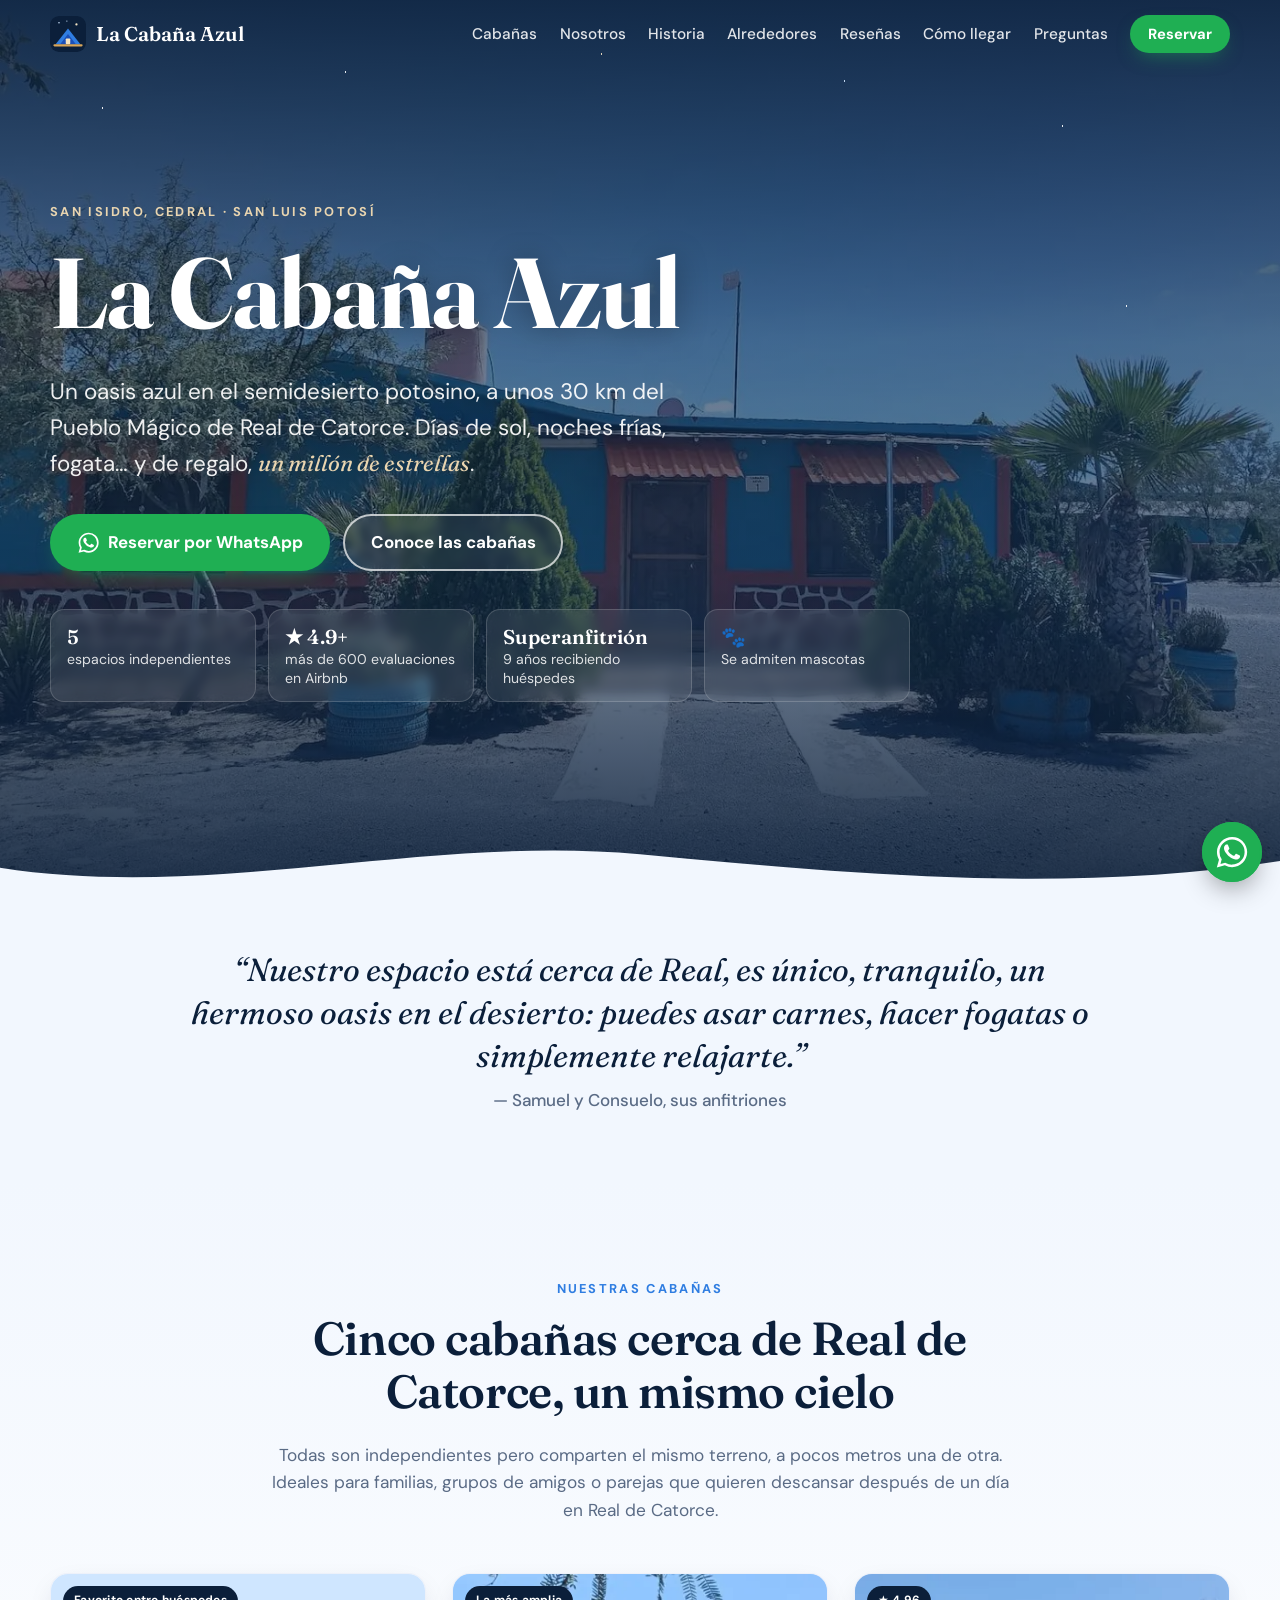
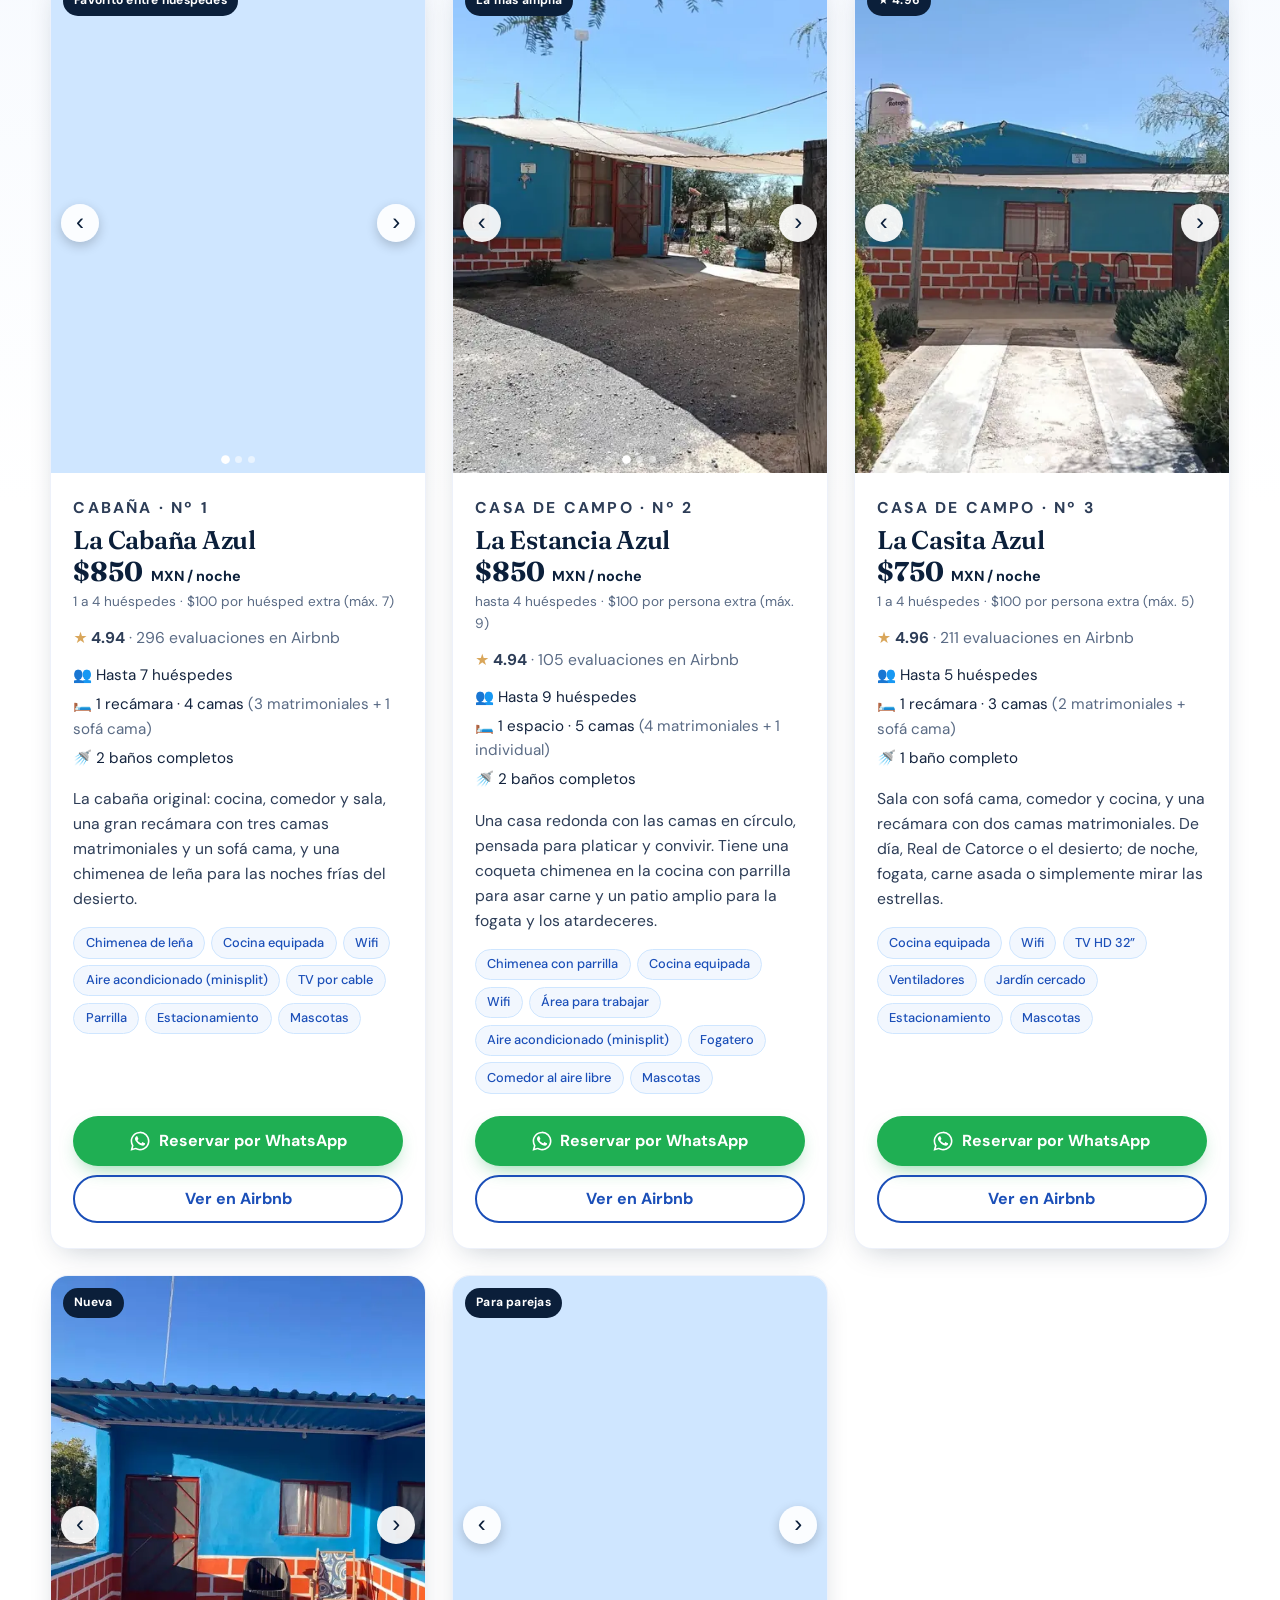
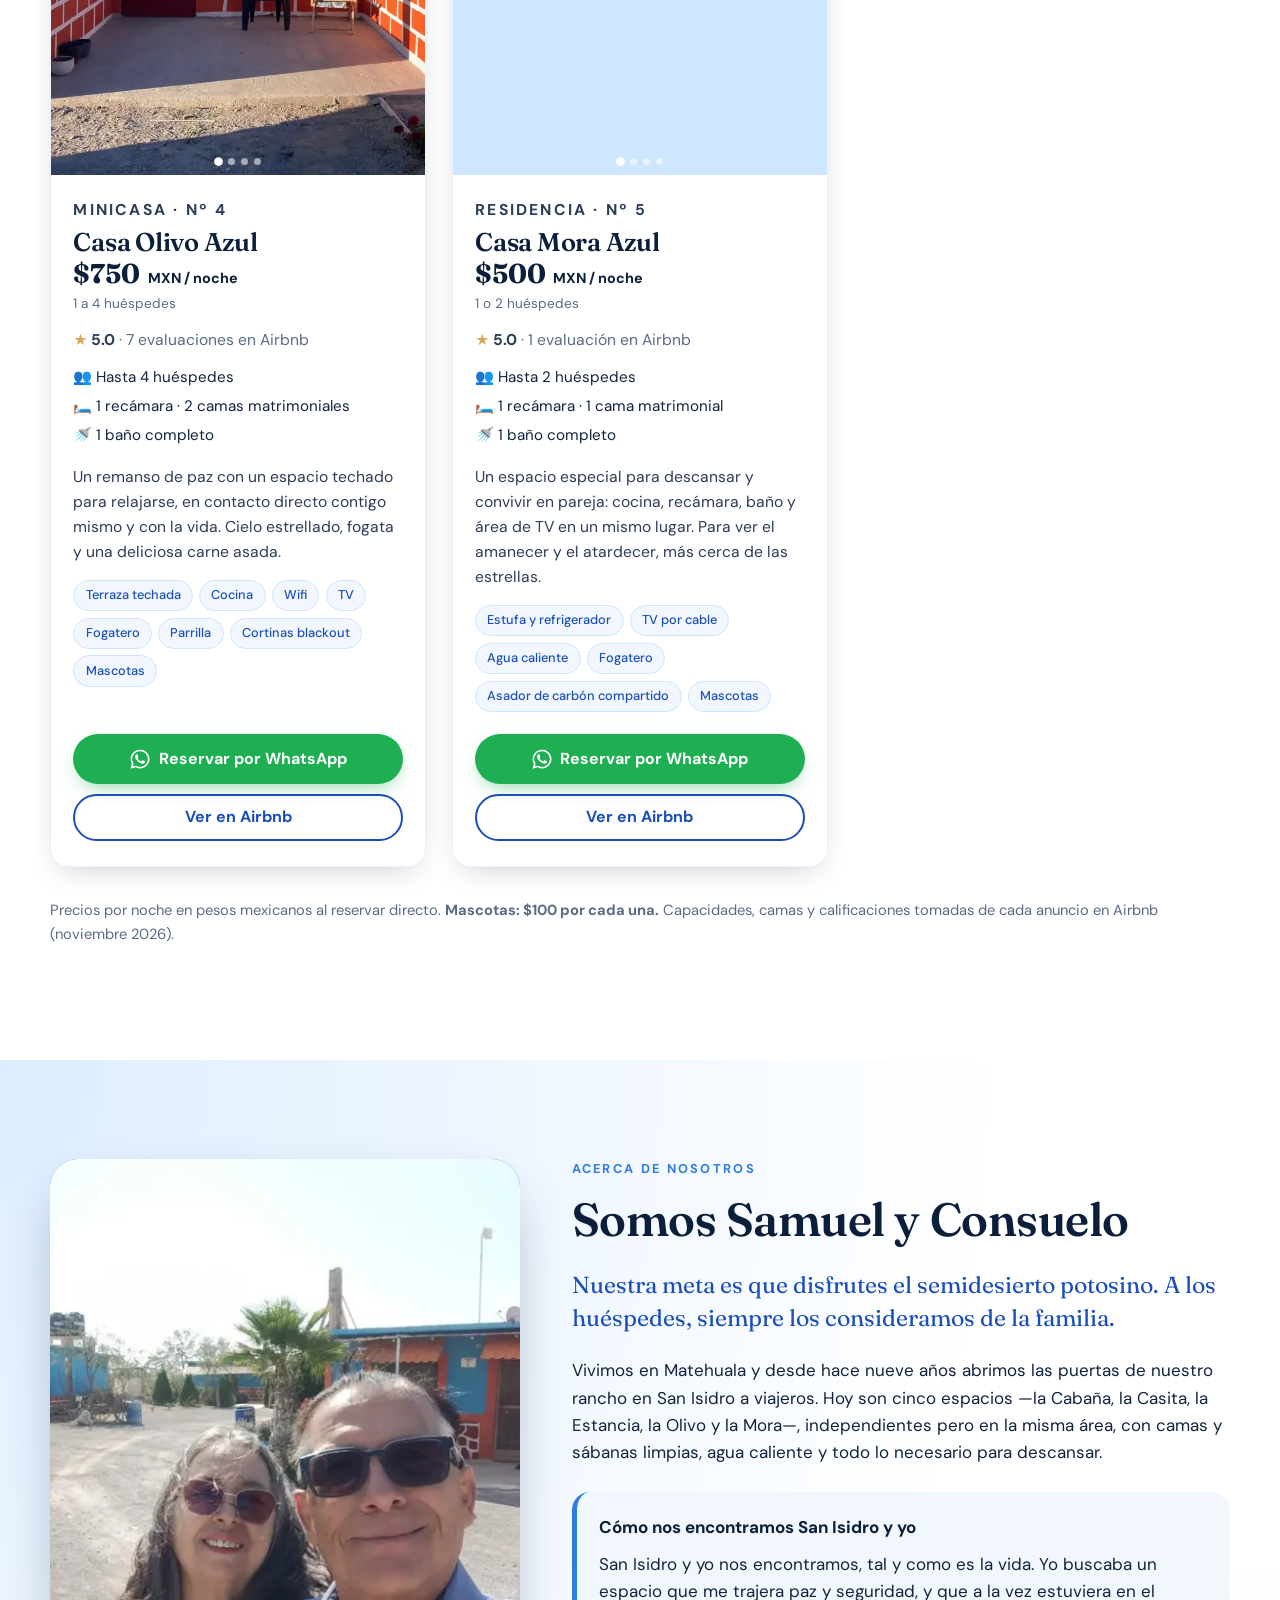
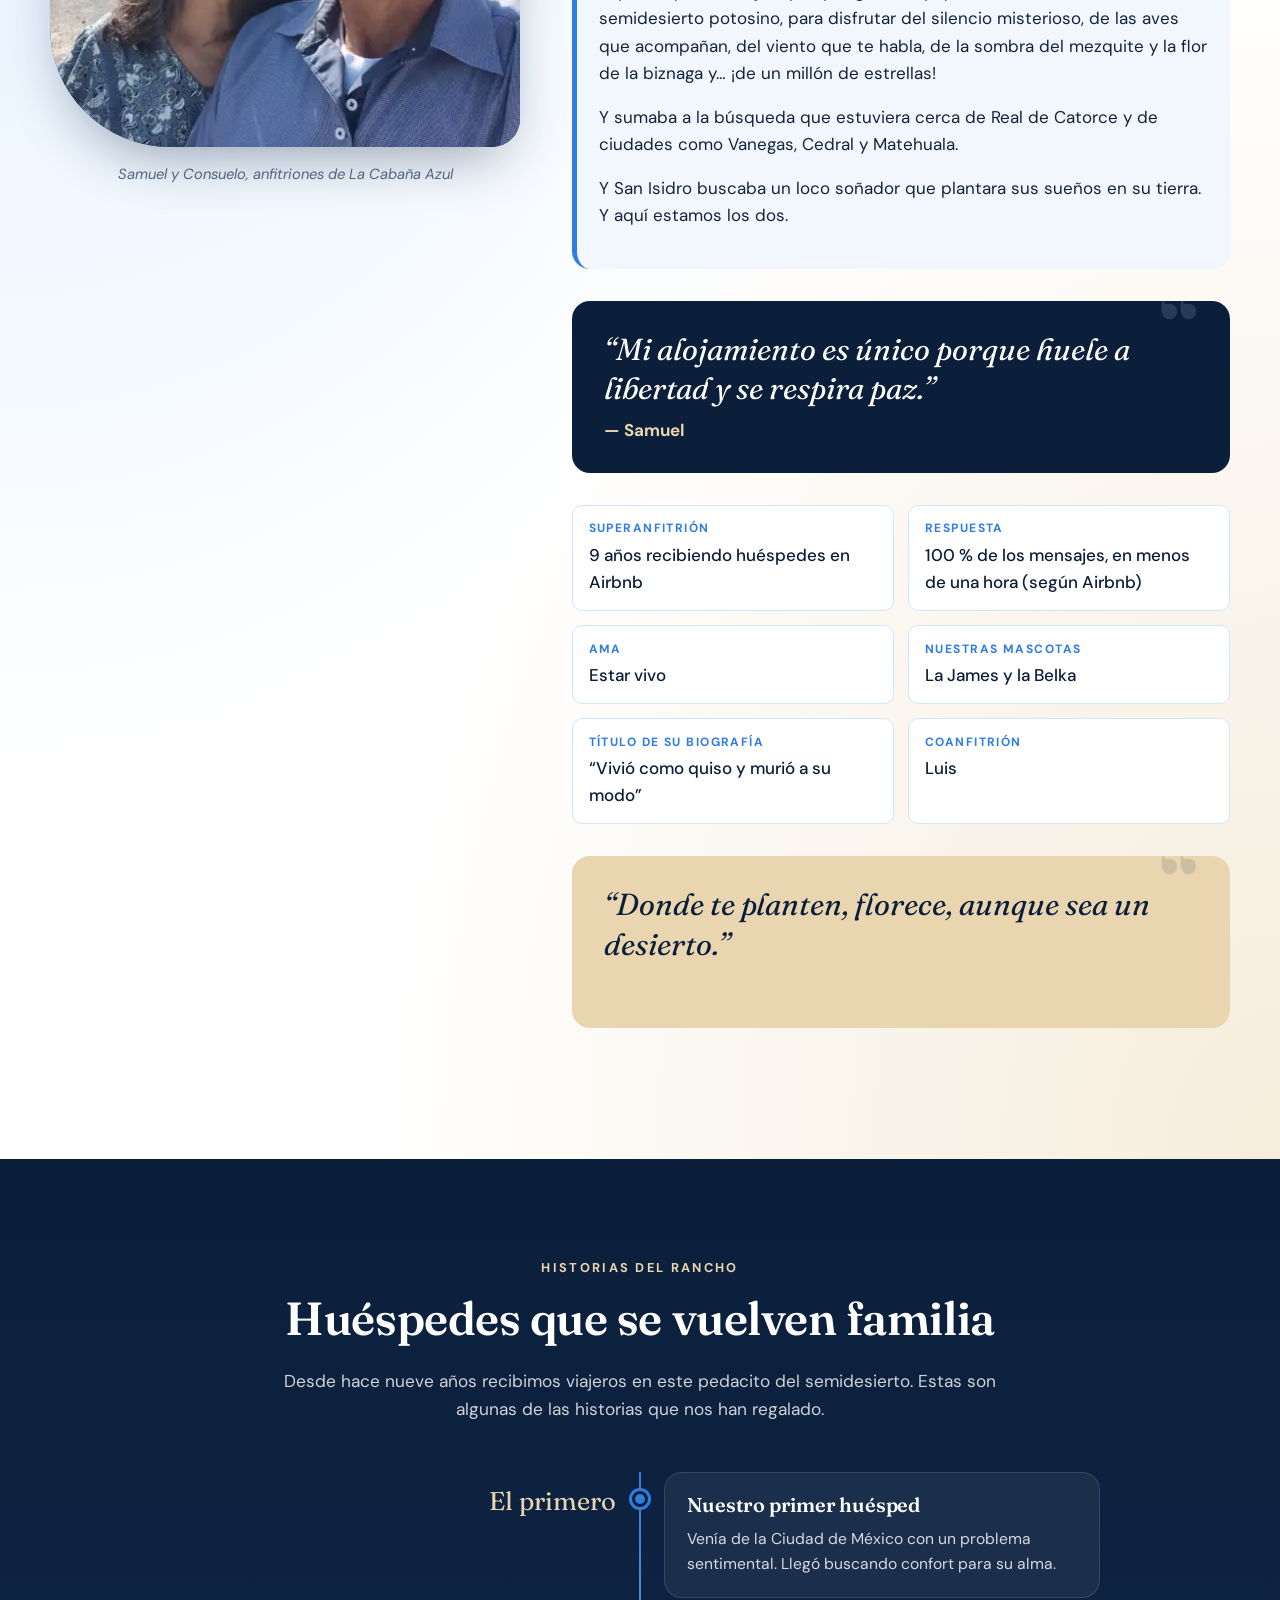
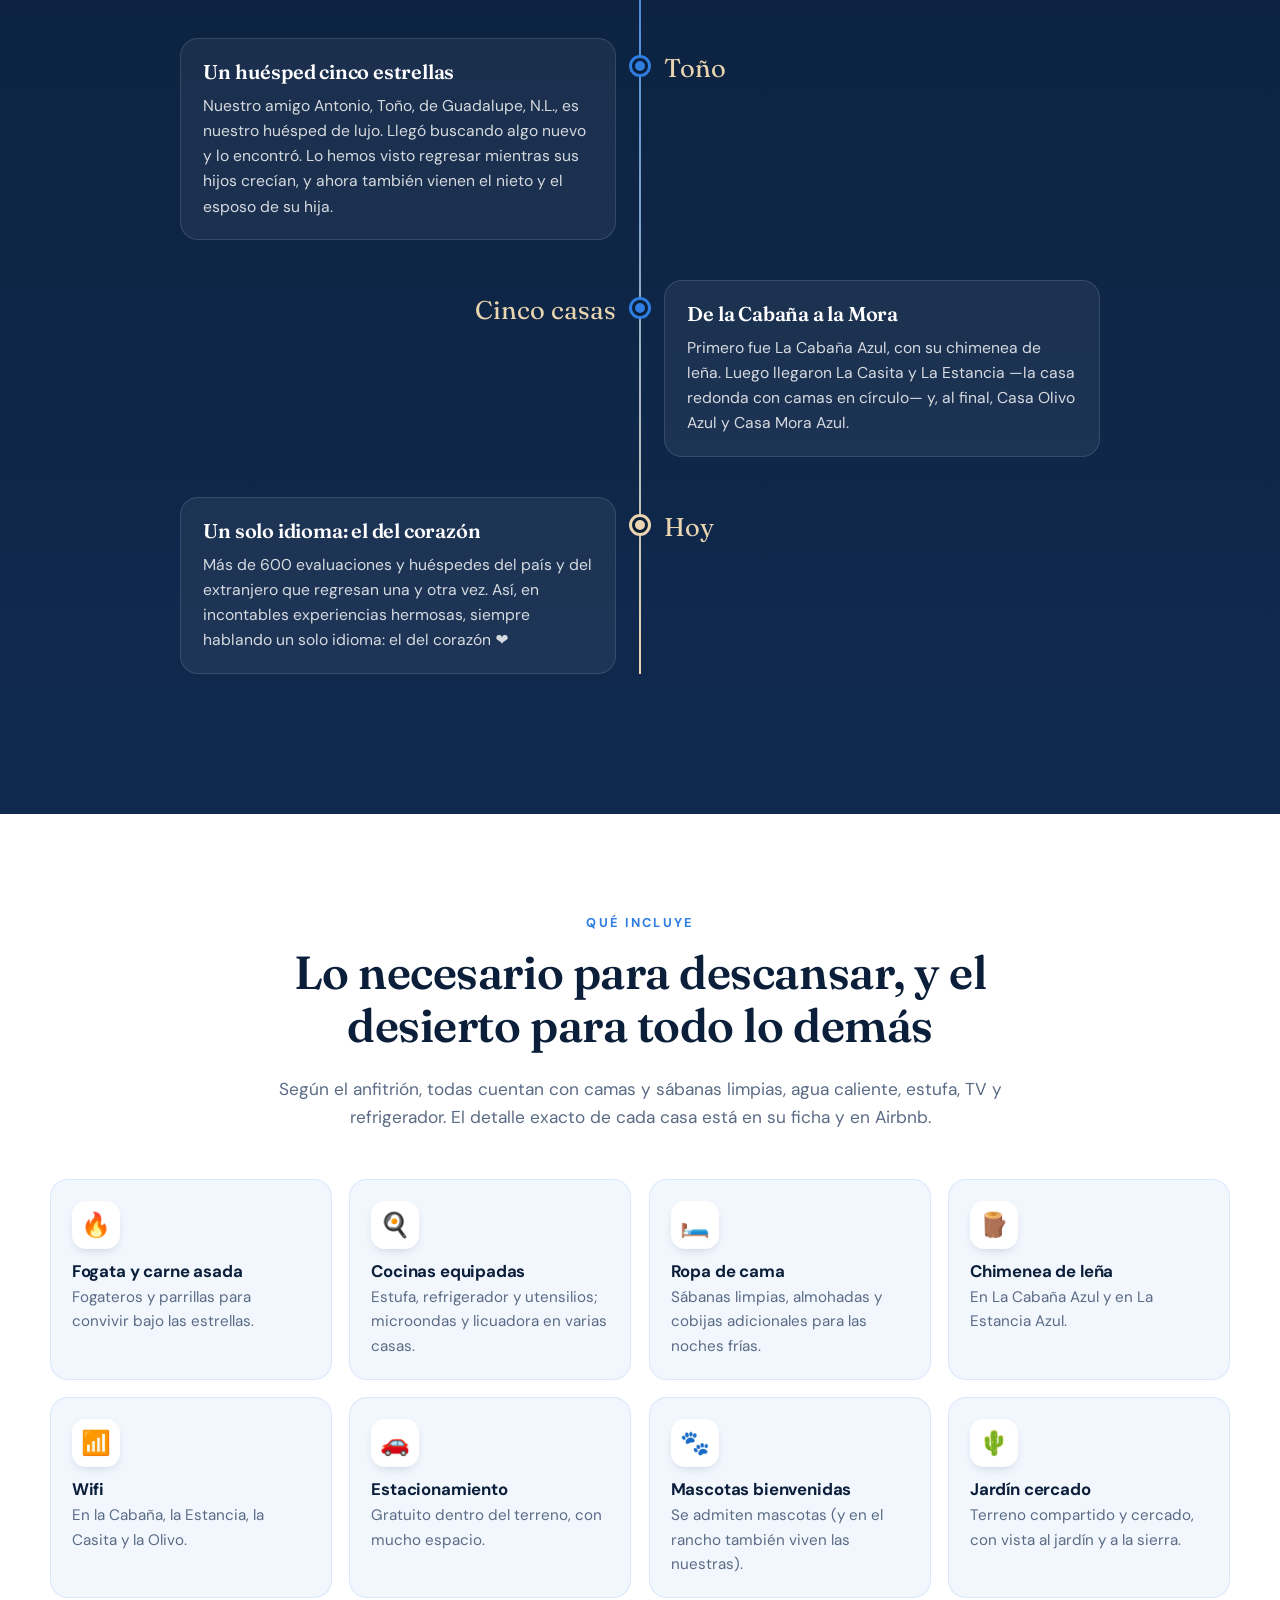
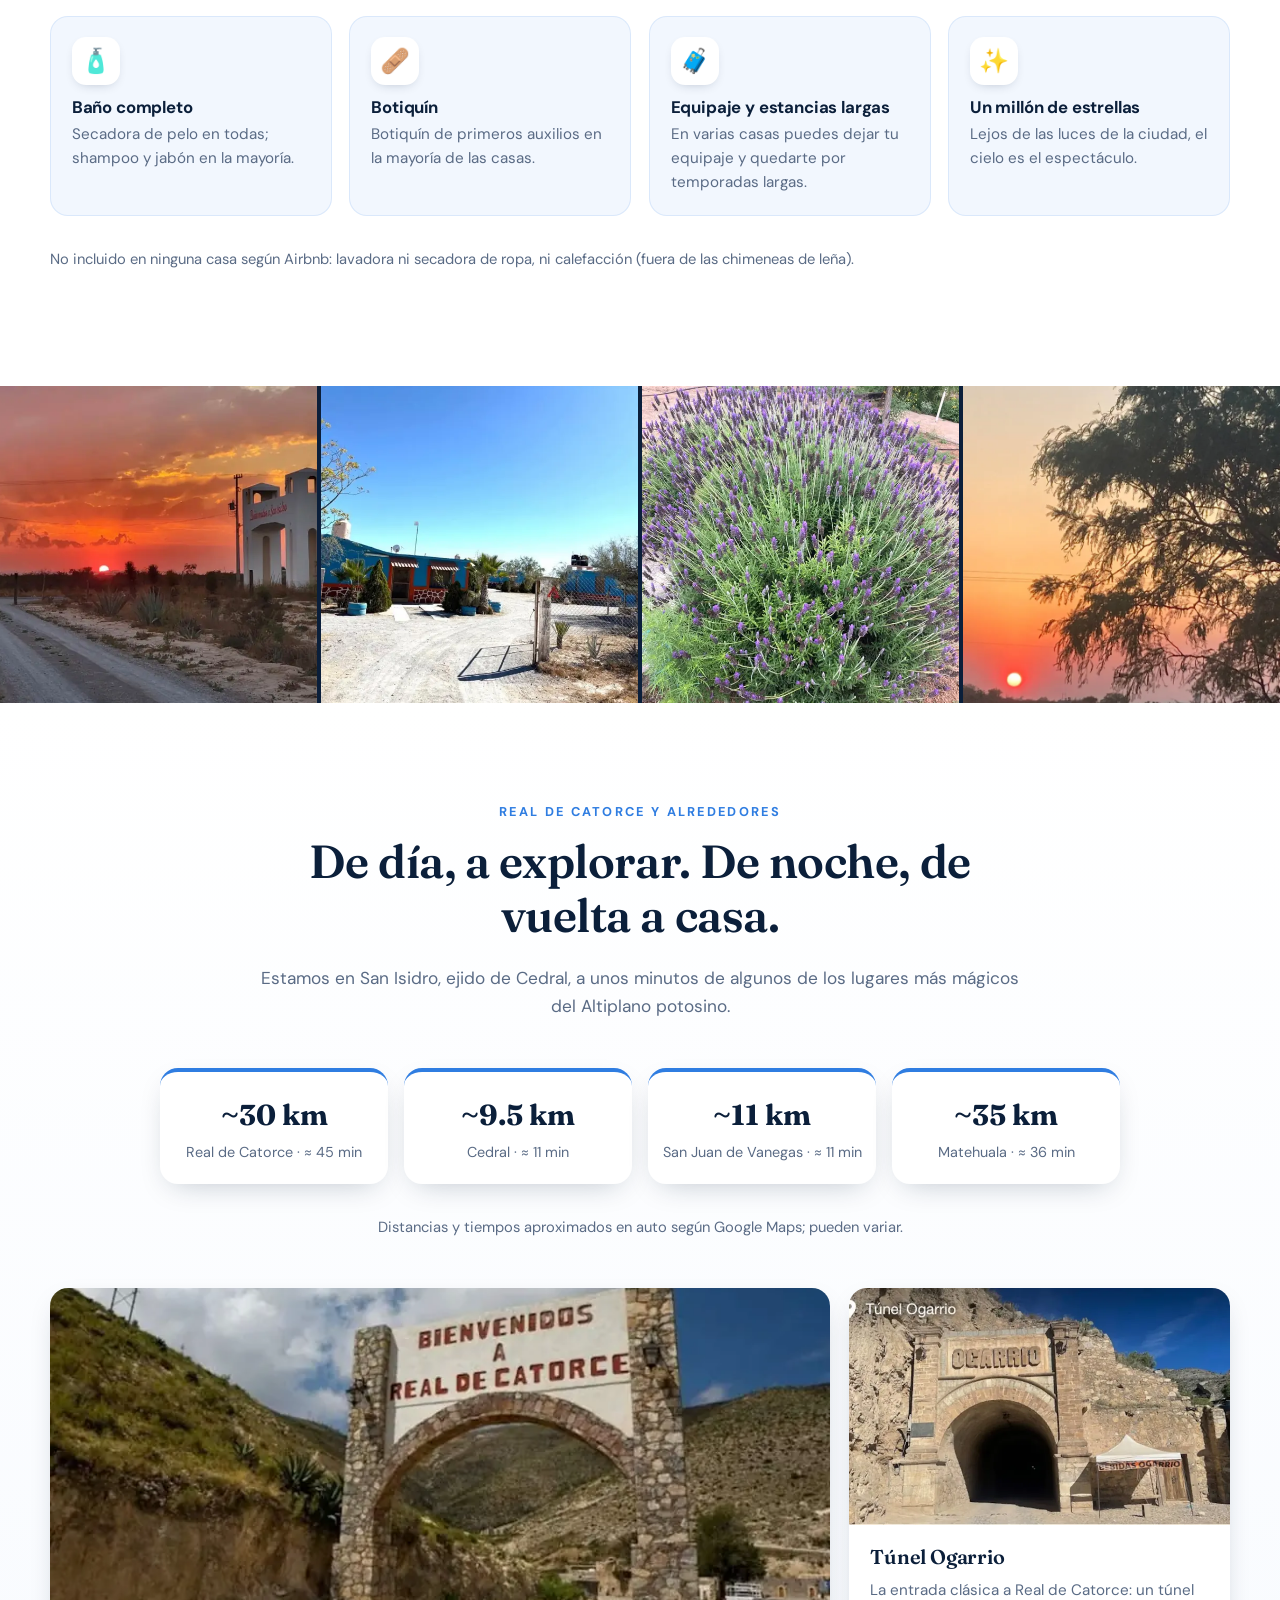
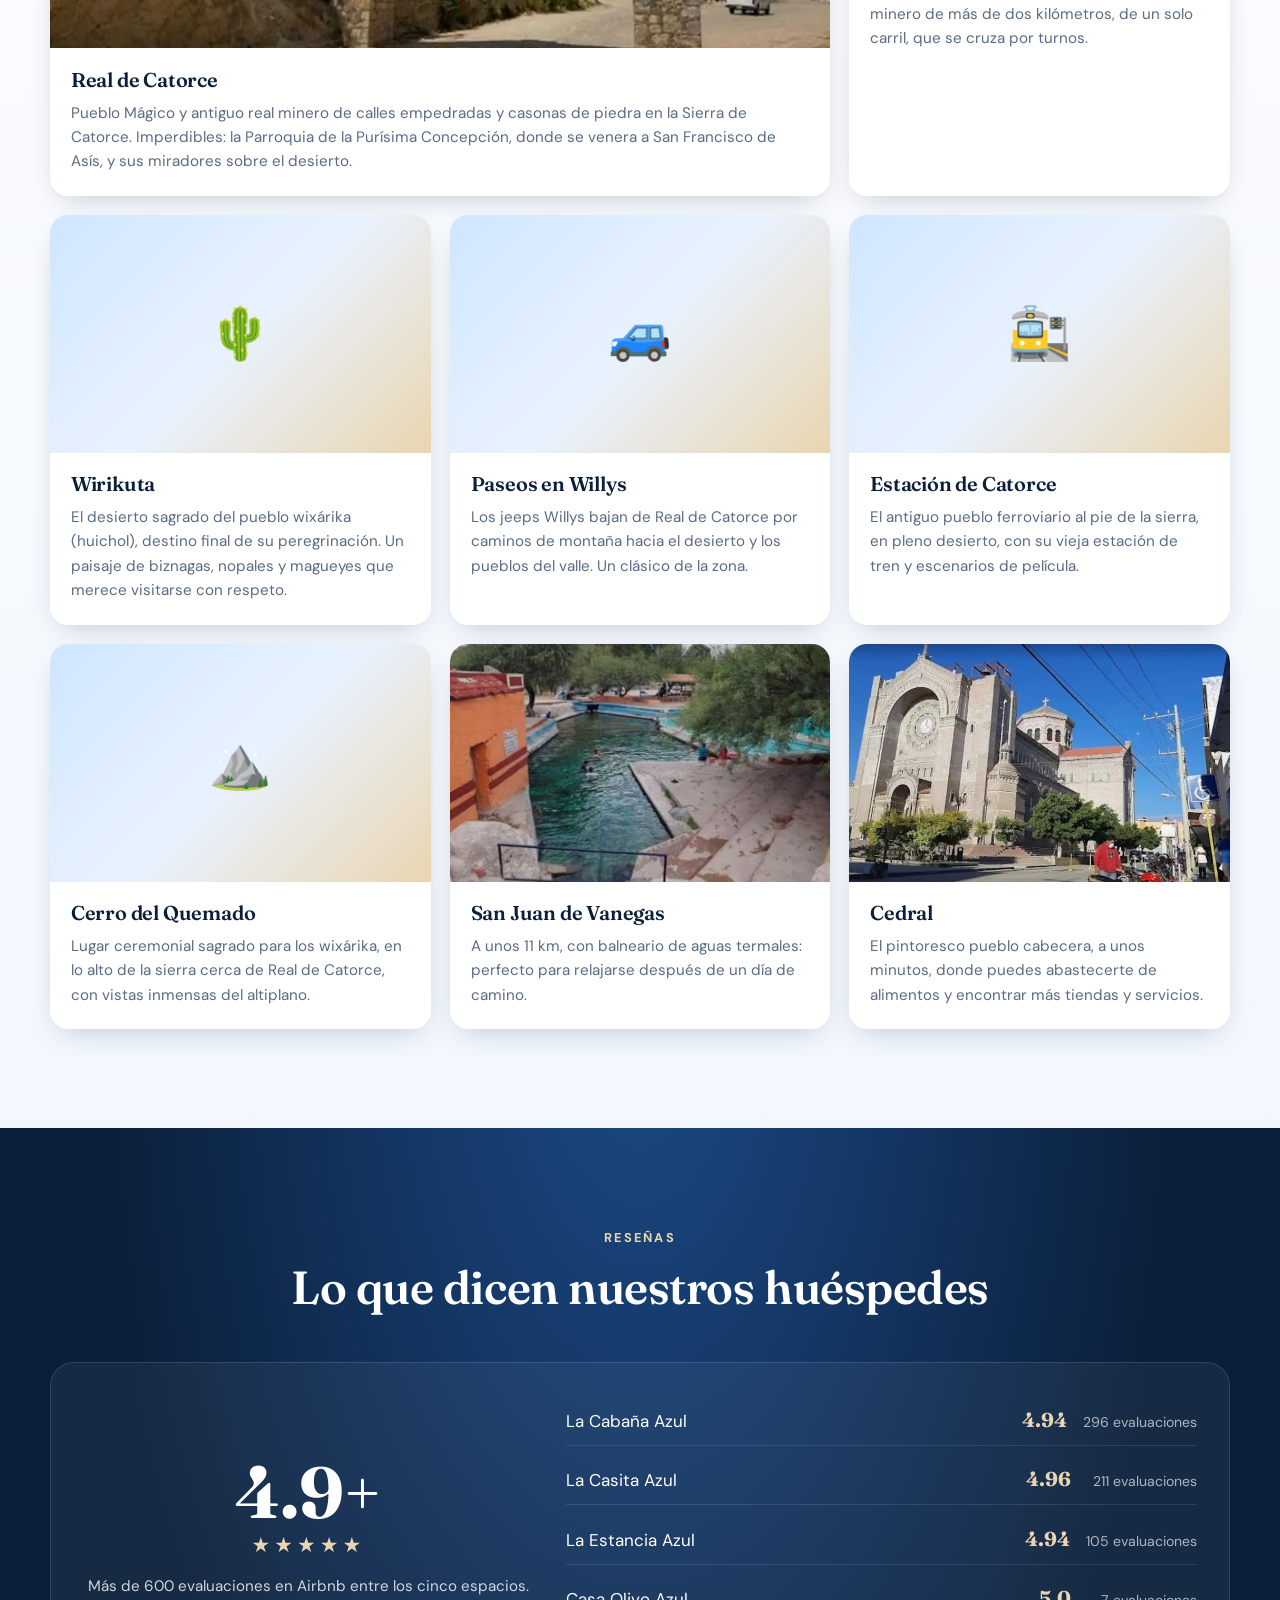
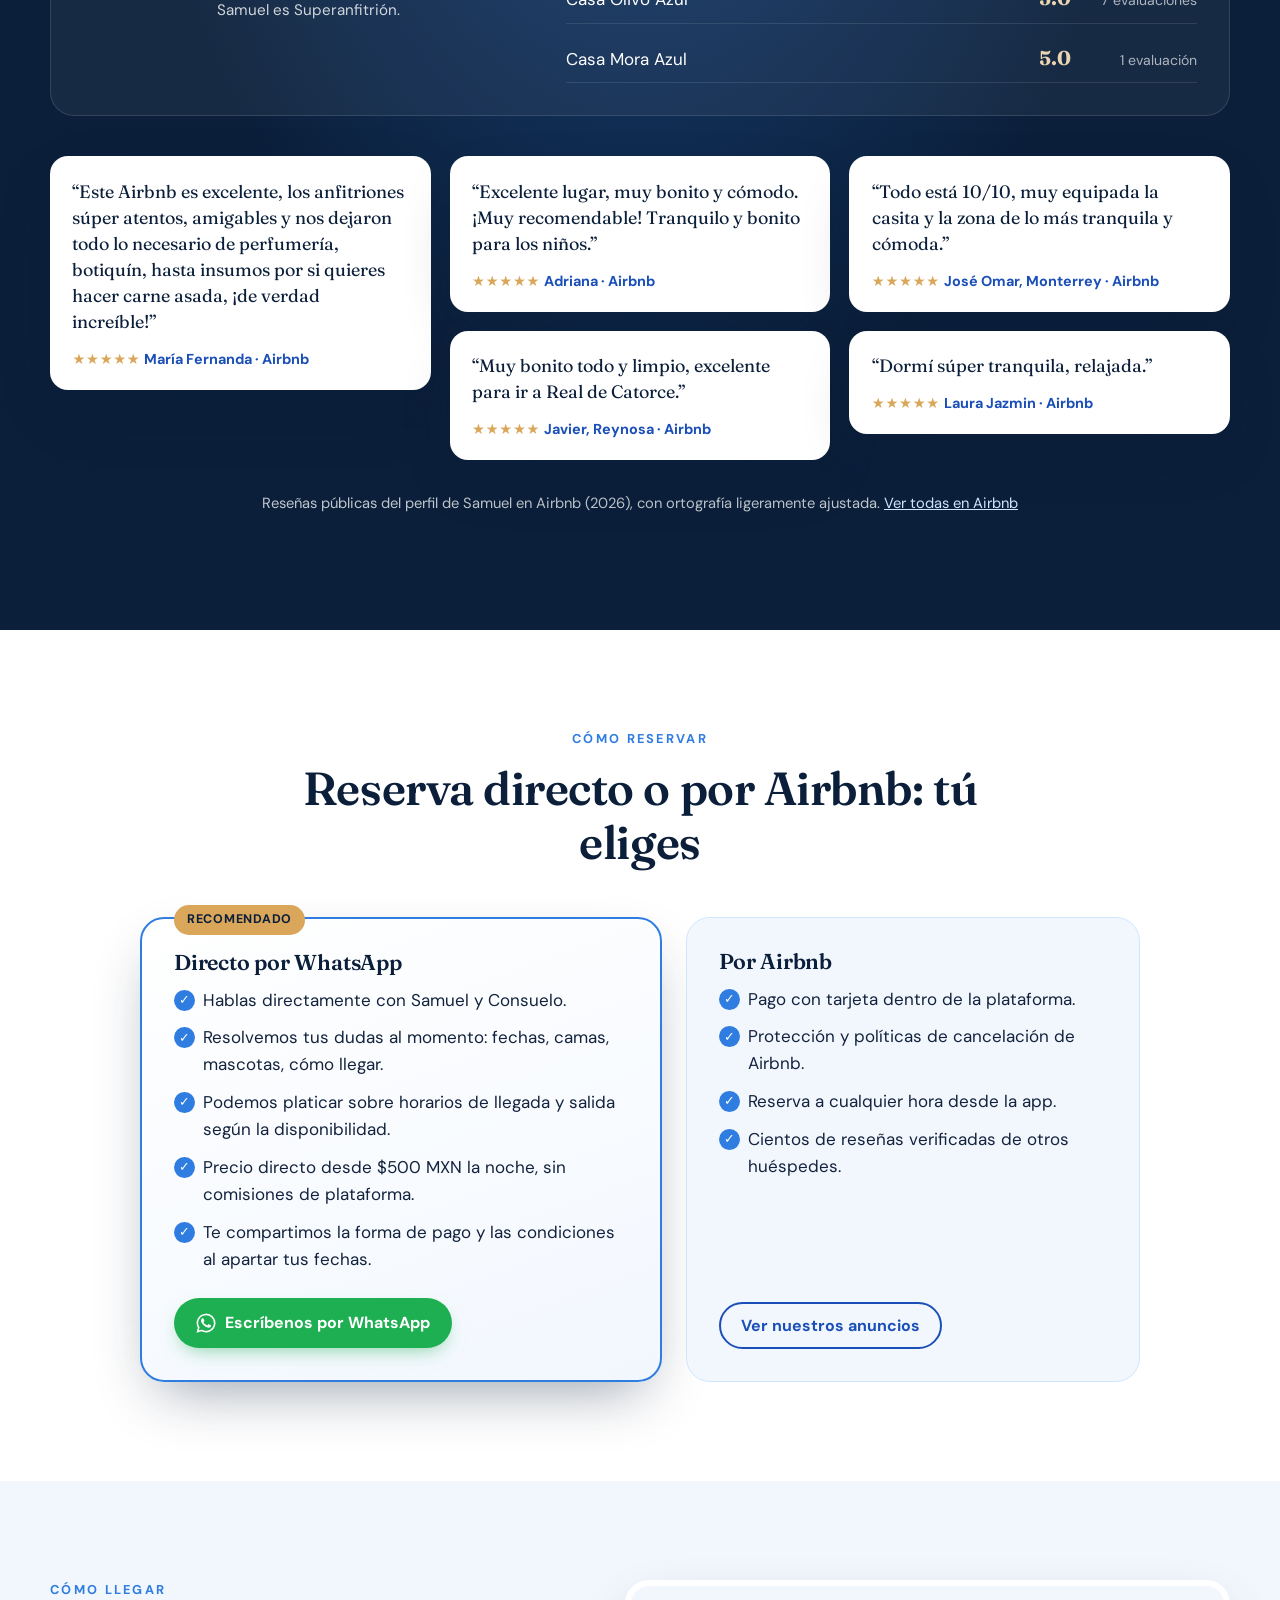
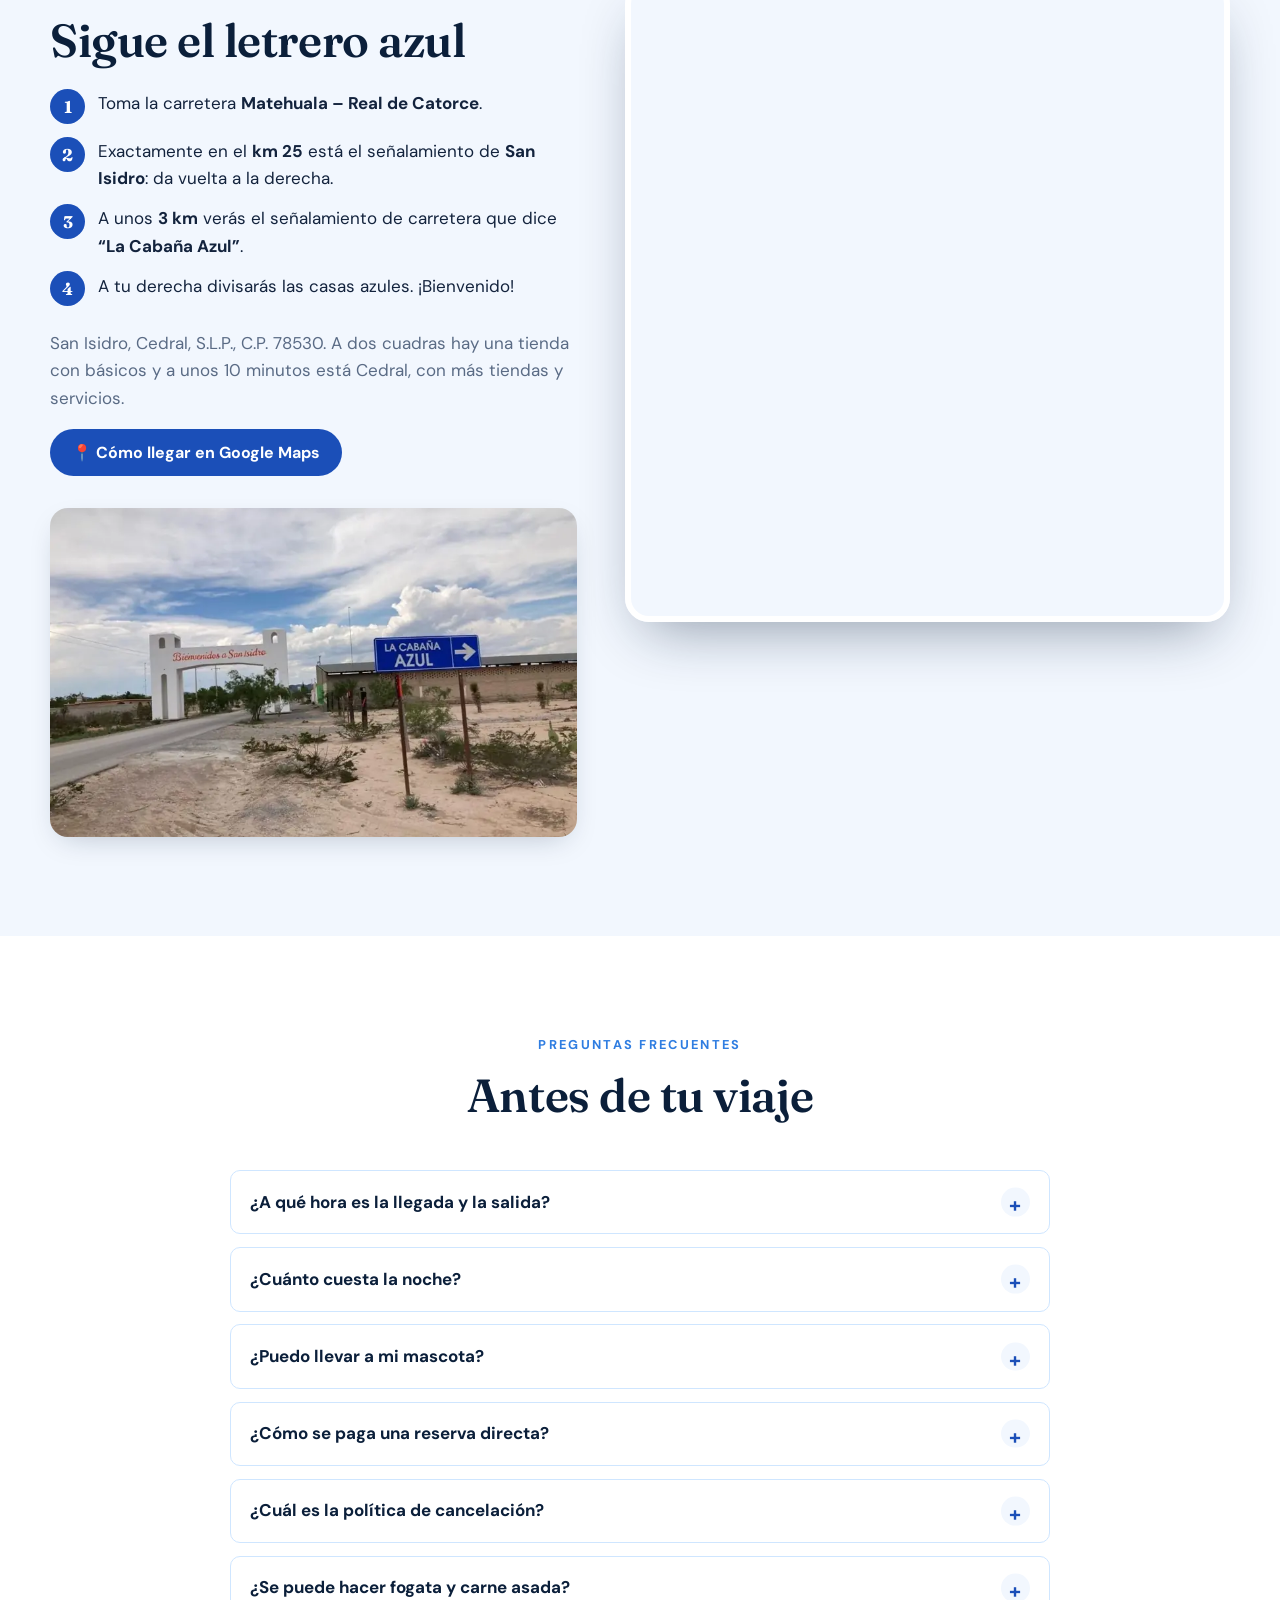
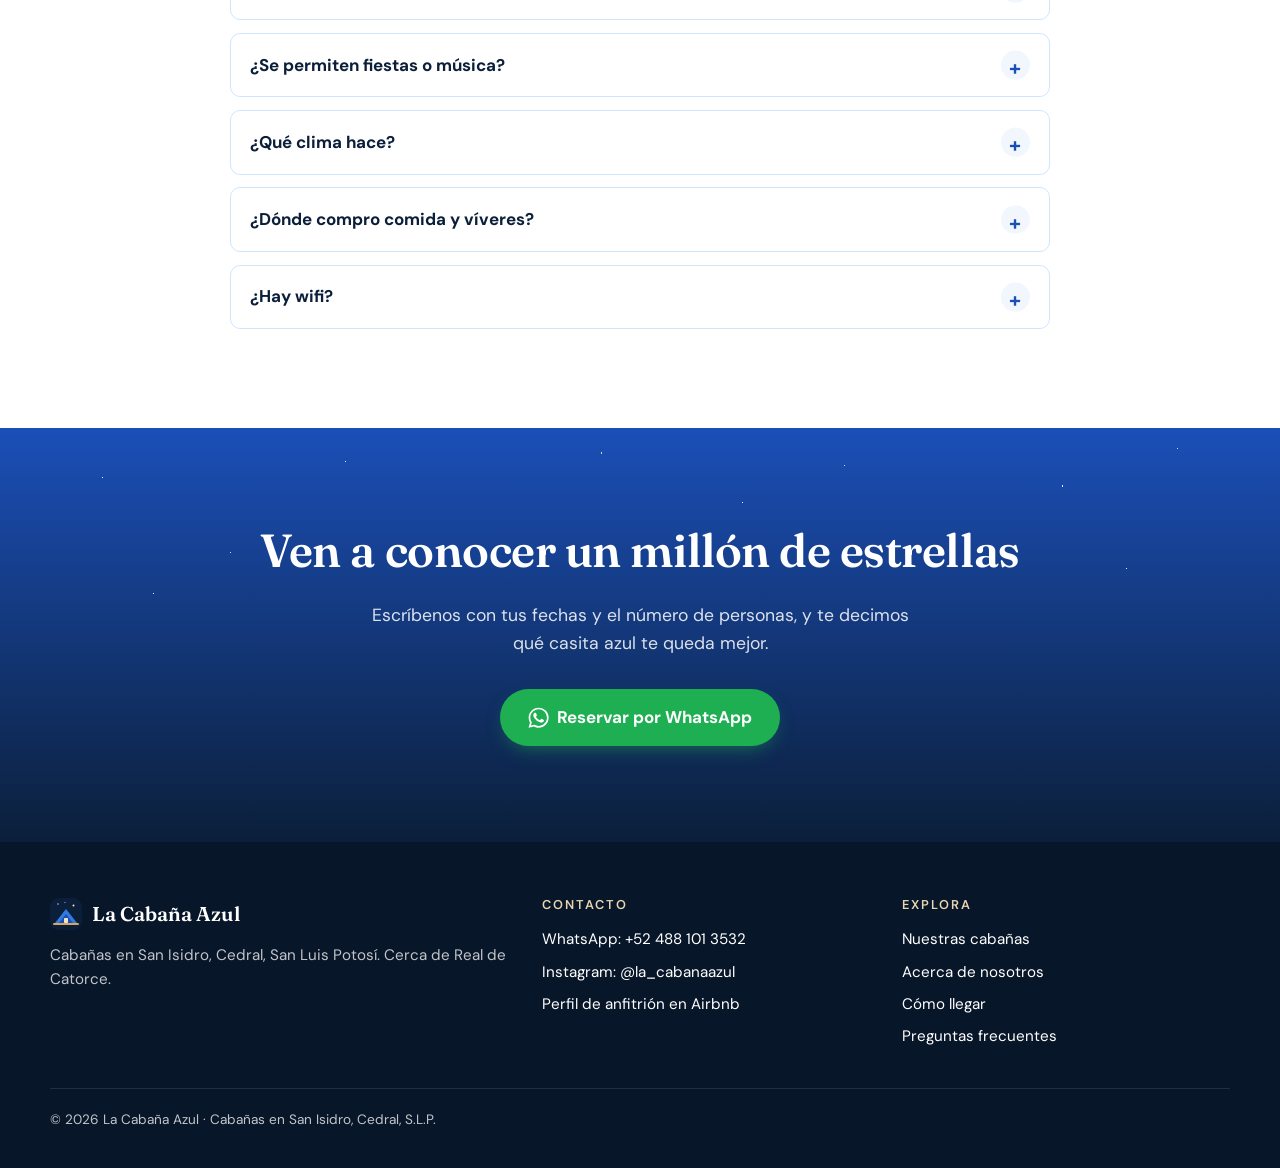
==== index.html @ 32acec33 "Contenido de los anfitriones, precios y mejoras de SEO - Sitio movido a la raíz del repo (listo para" ====
<!doctype html>
<html lang="es-MX">
<head>
  <meta charset="utf-8">
  <meta name="viewport" content="width=device-width, initial-scale=1, viewport-fit=cover">
  <title>La Cabaña Azul | Cabañas cerca de Real de Catorce, S.L.P. · Desde $500 la noche</title>
  <meta name="description" content="Hospedaje en San Isidro, Cedral, a 30 km de Real de Catorce: 5 cabañas independientes para 2 a 9 personas desde $500 MXN la noche. Fogata, carne asada, mascotas bienvenidas y un millón de estrellas. Reserva directo por WhatsApp.">
  <meta name="robots" content="index, follow, max-image-preview:large">
  <meta name="author" content="Samuel y Consuelo · La Cabaña Azul">
  <meta name="geo.region" content="MX-SLP">
  <meta name="geo.placename" content="San Isidro, Cedral, San Luis Potosí">
  <meta name="geo.position" content="23.8605292;-100.7771711">
  <meta name="ICBM" content="23.8605292, -100.7771711">
  <meta name="theme-color" content="#0B1F3A">
  <link rel="canonical" href="https://lucabamo.github.io/lacabanaazul/">
  <link rel="icon" href="assets/favicon.svg" type="image/svg+xml">
  <link rel="apple-touch-icon" href="assets/apple-touch-icon.png">

  <!-- Open Graph / redes sociales -->
  <meta property="og:type" content="website">
  <meta property="og:locale" content="es_MX">
  <meta property="og:site_name" content="La Cabaña Azul">
  <meta property="og:title" content="La Cabaña Azul · Cabañas cerca de Real de Catorce desde $500 la noche">
  <meta property="og:description" content="Un oasis azul en el semidesierto potosino: cabañas para descansar, hacer fogata y ver un millón de estrellas, a unos 30 km de Real de Catorce.">
  <meta property="og:url" content="https://lucabamo.github.io/lacabanaazul/">
  <meta property="og:image" content="https://lucabamo.github.io/lacabanaazul/assets/og-image.jpg">
  <meta property="og:image:width" content="1200">
  <meta property="og:image:height" content="630">
  <meta property="og:image:alt" content="Fachada azul de La Cabaña Azul bajo el cielo despejado del semidesierto">
  <meta name="twitter:card" content="summary_large_image">
  <meta name="twitter:title" content="La Cabaña Azul · Cabañas cerca de Real de Catorce">
  <meta name="twitter:description" content="5 cabañas en el semidesierto potosino, a 30 km de Real de Catorce. Desde $500 MXN la noche. Reserva directo por WhatsApp.">
  <meta name="twitter:image" content="https://lucabamo.github.io/lacabanaazul/assets/og-image.jpg">

  <link rel="preconnect" href="https://fonts.googleapis.com">
  <link rel="preconnect" href="https://fonts.gstatic.com" crossorigin>
  <link href="https://fonts.googleapis.com/css2?family=Fraunces:ital,opsz,wght@0,9..144,400;0,9..144,600;0,9..144,700;1,9..144,400;1,9..144,600&family=DM+Sans:wght@400;500;700&display=swap" rel="stylesheet">
  <link rel="preload" as="image" href="assets/img/cabana-azul-exterior.webp" imagesrcset="assets/img/cabana-azul-exterior-800.webp 800w, assets/img/cabana-azul-exterior.webp 1400w" imagesizes="100vw" fetchpriority="high">
  <link rel="stylesheet" href="styles.css">

  <script type="application/ld+json">
{
  "@context": "https://schema.org",
  "@graph": [
    {
      "@type": "WebSite",
      "@id": "https://lucabamo.github.io/lacabanaazul/#sitio",
      "url": "https://lucabamo.github.io/lacabanaazul/",
      "name": "La Cabaña Azul",
      "inLanguage": "es-MX",
      "publisher": {
        "@id": "https://lucabamo.github.io/lacabanaazul/#negocio"
      }
    },
    {
      "@type": "LodgingBusiness",
      "@id": "https://lucabamo.github.io/lacabanaazul/#negocio",
      "name": "La Cabaña Azul",
      "description": "Cinco cabañas independientes en San Isidro, Cedral, San Luis Potosí, a unos 30 km de Real de Catorce. Fogata, carne asada, mascotas bienvenidas y cielos estrellados en el semidesierto potosino.",
      "url": "https://lucabamo.github.io/lacabanaazul/",
      "image": [
        "https://lucabamo.github.io/lacabanaazul/assets/og-image.jpg",
        "https://lucabamo.github.io/lacabanaazul/assets/img/rancho-panorama.webp",
        "https://lucabamo.github.io/lacabanaazul/assets/img/samuel-y-consuelo.jpg"
      ],
      "logo": "https://lucabamo.github.io/lacabanaazul/assets/apple-touch-icon.png",
      "telephone": "+52 488 101 3532",
      "priceRange": "$500 – $1,350 MXN por noche",
      "currenciesAccepted": "MXN",
      "address": {
        "@type": "PostalAddress",
        "streetAddress": "San Isidro, km 25 de la carretera Matehuala–Real de Catorce (desviación a San Isidro)",
        "addressLocality": "Cedral",
        "addressRegion": "San Luis Potosí",
        "postalCode": "78530",
        "addressCountry": "MX"
      },
      "geo": {
        "@type": "GeoCoordinates",
        "latitude": 23.8605292,
        "longitude": -100.7771711
      },
      "hasMap": "https://www.google.com/maps/place/La+Caba%C3%B1a+Azul/@23.8605292,-100.7771711,17z",
      "areaServed": [
        "Real de Catorce",
        "Cedral",
        "Matehuala",
        "Vanegas",
        "Wirikuta"
      ],
      "knowsLanguage": "es",
      "petsAllowed": true,
      "founder": [
        {
          "@type": "Person",
          "name": "Samuel"
        },
        {
          "@type": "Person",
          "name": "Consuelo"
        }
      ],
      "slogan": "Donde te planten, florece, aunque sea un desierto.",
      "amenityFeature": [
        {
          "@type": "LocationFeatureSpecification",
          "name": "Estacionamiento gratuito",
          "value": true
        },
        {
          "@type": "LocationFeatureSpecification",
          "name": "Cocina",
          "value": true
        },
        {
          "@type": "LocationFeatureSpecification",
          "name": "Fogatero y parrilla",
          "value": true
        },
        {
          "@type": "LocationFeatureSpecification",
          "name": "Chimenea de leña",
          "value": true
        },
        {
          "@type": "LocationFeatureSpecification",
          "name": "Wifi",
          "value": true
        },
        {
          "@type": "LocationFeatureSpecification",
          "name": "Se admiten mascotas",
          "value": true
        }
      ],
      "containsPlace": [
        {
          "@type": "Accommodation",
          "@id": "https://lucabamo.github.io/lacabanaazul/#cabana-azul",
          "name": "La Cabaña Azul",
          "description": "Cabaña con chimenea de leña, cocina, comedor, sala y una recámara con tres camas matrimoniales y sofá cama.",
          "url": "https://lucabamo.github.io/lacabanaazul/#cabana-azul",
          "image": "https://lucabamo.github.io/lacabanaazul/assets/img/cabana-azul-exterior.webp",
          "occupancy": {
            "@type": "QuantitativeValue",
            "maxValue": 7
          },
          "numberOfBedrooms": 1,
          "numberOfBathroomsTotal": 2,
          "petsAllowed": true
        },
        {
          "@type": "Accommodation",
          "@id": "https://lucabamo.github.io/lacabanaazul/#estancia-azul",
          "name": "La Estancia Azul",
          "description": "Casa redonda con las camas en círculo, chimenea con parrilla en la cocina y patio amplio para fogata.",
          "url": "https://lucabamo.github.io/lacabanaazul/#estancia-azul",
          "image": "https://lucabamo.github.io/lacabanaazul/assets/img/estancia-azul-exterior.webp",
          "occupancy": {
            "@type": "QuantitativeValue",
            "maxValue": 9
          },
          "numberOfBedrooms": 1,
          "numberOfBathroomsTotal": 2,
          "petsAllowed": true
        },
        {
          "@type": "Accommodation",
          "@id": "https://lucabamo.github.io/lacabanaazul/#casita-azul",
          "name": "La Casita Azul",
          "description": "Casita con sala, sofá cama, comedor, cocina y una recámara con dos camas matrimoniales.",
          "url": "https://lucabamo.github.io/lacabanaazul/#casita-azul",
          "image": "https://lucabamo.github.io/lacabanaazul/assets/img/casita-azul-exterior.webp",
          "occupancy": {
            "@type": "QuantitativeValue",
            "maxValue": 5
          },
          "numberOfBedrooms": 1,
          "numberOfBathroomsTotal": 1,
          "petsAllowed": true
        },
        {
          "@type": "Accommodation",
          "@id": "https://lucabamo.github.io/lacabanaazul/#olivo-azul",
          "name": "Casa Olivo Azul",
          "description": "Minicasa con terraza techada, cocina y recámara con dos camas matrimoniales.",
          "url": "https://lucabamo.github.io/lacabanaazul/#olivo-azul",
          "image": "https://lucabamo.github.io/lacabanaazul/assets/img/olivo-azul-terraza.webp",
          "occupancy": {
            "@type": "QuantitativeValue",
            "maxValue": 4
          },
          "numberOfBedrooms": 1,
          "numberOfBathroomsTotal": 1,
          "petsAllowed": true
        },
        {
          "@type": "Accommodation",
          "@id": "https://lucabamo.github.io/lacabanaazul/#mora-azul",
          "name": "Casa Mora Azul",
          "description": "Residencia para parejas con cocina, recámara, baño y área de TV.",
          "url": "https://lucabamo.github.io/lacabanaazul/#mora-azul",
          "image": "https://lucabamo.github.io/lacabanaazul/assets/img/mora-azul-exterior.webp",
          "occupancy": {
            "@type": "QuantitativeValue",
            "maxValue": 2
          },
          "numberOfBedrooms": 1,
          "numberOfBathroomsTotal": 1,
          "petsAllowed": true
        }
      ],
      "makesOffer": [
        {
          "@type": "Offer",
          "name": "La Cabaña Azul · precio por noche",
          "itemOffered": {
            "@id": "https://lucabamo.github.io/lacabanaazul/#cabana-azul"
          },
          "priceSpecification": {
            "@type": "UnitPriceSpecification",
            "price": 850,
            "priceCurrency": "MXN",
            "unitText": "noche"
          }
        },
        {
          "@type": "Offer",
          "name": "La Estancia Azul · precio por noche",
          "itemOffered": {
            "@id": "https://lucabamo.github.io/lacabanaazul/#estancia-azul"
          },
          "priceSpecification": {
            "@type": "UnitPriceSpecification",
            "price": 850,
            "priceCurrency": "MXN",
            "unitText": "noche"
          }
        },
        {
          "@type": "Offer",
          "name": "La Casita Azul · precio por noche",
          "itemOffered": {
            "@id": "https://lucabamo.github.io/lacabanaazul/#casita-azul"
          },
          "priceSpecification": {
            "@type": "UnitPriceSpecification",
            "price": 750,
            "priceCurrency": "MXN",
            "unitText": "noche"
          }
        },
        {
          "@type": "Offer",
          "name": "Casa Olivo Azul · precio por noche",
          "itemOffered": {
            "@id": "https://lucabamo.github.io/lacabanaazul/#olivo-azul"
          },
          "priceSpecification": {
            "@type": "UnitPriceSpecification",
            "price": 750,
            "priceCurrency": "MXN",
            "unitText": "noche"
          }
        },
        {
          "@type": "Offer",
          "name": "Casa Mora Azul · precio por noche",
          "itemOffered": {
            "@id": "https://lucabamo.github.io/lacabanaazul/#mora-azul"
          },
          "priceSpecification": {
            "@type": "UnitPriceSpecification",
            "price": 500,
            "priceCurrency": "MXN",
            "unitText": "noche"
          }
        }
      ],
      "sameAs": [
        "https://www.instagram.com/la_cabanaazul/",
        "https://www.airbnb.mx/users/show/71899445"
      ]
    },
    {
      "@type": "FAQPage",
      "@id": "https://lucabamo.github.io/lacabanaazul/#faq",
      "mainEntity": [
        {
          "@type": "Question",
          "name": "¿A qué hora es la llegada y la salida?",
          "acceptedAnswer": {
            "@type": "Answer",
            "text": "Te confirmamos los horarios de llegada y salida al reservar. Te pedimos ser puntual a la hora de salida; si por alguna circunstancia necesitas más tiempo, avísanos y, si no hay huésped entrante, platicamos sobre opciones."
          }
        },
        {
          "@type": "Question",
          "name": "¿Cuánto cuesta la noche?",
          "acceptedAnswer": {
            "@type": "Answer",
            "text": "Reservando directo: La Cabaña Azul y La Estancia Azul $850, La Casita Azul y Casa Olivo Azul $750, y Casa Mora Azul $500 MXN por noche, para hasta 4 personas (2 en la Mora). Cada huésped extra cuesta $100 y cada mascota $100."
          }
        },
        {
          "@type": "Question",
          "name": "¿Puedo llevar a mi mascota?",
          "acceptedAnswer": {
            "@type": "Answer",
            "text": "Sí, en todas nuestras casas se admiten mascotas, con un cargo de $100 MXN por cada una. Ten en cuenta que en la propiedad también viven nuestras mascotas, la James y la Belka."
          }
        },
        {
          "@type": "Question",
          "name": "¿Cómo se paga una reserva directa?",
          "acceptedAnswer": {
            "@type": "Answer",
            "text": "Escríbenos por WhatsApp con tus fechas y el número de personas; al apartar te compartimos la forma de pago. Si reservas por Airbnb, el pago se hace dentro de la plataforma."
          }
        },
        {
          "@type": "Question",
          "name": "¿Cuál es la política de cancelación?",
          "acceptedAnswer": {
            "@type": "Answer",
            "text": "Para reservas directas, te explicamos las condiciones por WhatsApp antes de apartar. En Airbnb aplica la política que se muestre en cada anuncio al momento de reservar."
          }
        },
        {
          "@type": "Question",
          "name": "¿Se puede hacer fogata y carne asada?",
          "acceptedAnswer": {
            "@type": "Answer",
            "text": "¡Claro! Hay fogateros y parrillas en el exterior. Es de lo que más disfrutan nuestros huéspedes por la noche."
          }
        },
        {
          "@type": "Question",
          "name": "¿Se permiten fiestas o música?",
          "acceptedAnswer": {
            "@type": "Answer",
            "text": "Las reuniones son bienvenidas con los límites que requiera el respeto y la privacidad de todos. Si hay huéspedes en las otras casas, la música alta es como máximo hasta las 12 de la noche."
          }
        },
        {
          "@type": "Question",
          "name": "¿Qué clima hace?",
          "acceptedAnswer": {
            "@type": "Answer",
            "text": "En el semidesierto potosino los días suelen ser calurosos y las noches frías, casi siempre. Trae algo abrigador para la noche; tenemos cobijas adicionales."
          }
        },
        {
          "@type": "Question",
          "name": "¿Dónde compro comida y víveres?",
          "acceptedAnswer": {
            "@type": "Answer",
            "text": "A dos cuadras hay una tienda con productos básicos y a unos 10 minutos está Cedral, donde puedes abastecerte de todo. Todas las casas tienen cocina o estufa para preparar tus alimentos."
          }
        },
        {
          "@type": "Question",
          "name": "¿Hay wifi?",
          "acceptedAnswer": {
            "@type": "Answer",
            "text": "Sí en La Cabaña, La Estancia, La Casita y Casa Olivo Azul. Para Casa Mora Azul, confírmalo con nosotros por WhatsApp."
          }
        }
      ]
    }
  ]
}
  </script>
</head>
<body>
  <a class="skip-link" href="#contenido">Saltar al contenido</a>

  <!-- ============ ENCABEZADO ============ -->
  <header class="site-header" id="top">
    <div class="container header-inner">
      <a class="brand" href="#inicio" aria-label="La Cabaña Azul, ir al inicio">
        <img src="assets/favicon.svg" alt="" width="36" height="36">
        <span>La Cabaña Azul</span>
      </a>
      <button class="nav-toggle" aria-expanded="false" aria-controls="menu" aria-label="Abrir menú">
        <span></span><span></span><span></span>
      </button>
      <nav id="menu" class="nav" aria-label="Principal">
        <ul>
          <li><a href="#cabanas">Cabañas</a></li>
          <li><a href="#nosotros">Nosotros</a></li>
          <li><a href="#historia">Historia</a></li>
          <li><a href="#alrededores">Alrededores</a></li>
          <li><a href="#resenas">Reseñas</a></li>
          <li><a href="#como-llegar">Cómo llegar</a></li>
          <li><a href="#faq">Preguntas</a></li>
          <li><a class="btn btn-sm btn-wa" data-wa href="https://wa.me/524881013532">Reservar</a></li>
        </ul>
      </nav>
    </div>
  </header>

  <main id="contenido">

    <!-- ============ HERO ============ -->
    <section class="hero" id="inicio" aria-labelledby="hero-title">
      <div class="hero-media">
        <img src="assets/img/cabana-azul-exterior.webp" srcset="assets/img/cabana-azul-exterior-800.webp 800w, assets/img/cabana-azul-exterior.webp 1400w" sizes="100vw" alt="Fachada azul de La Cabaña Azul con plantas del desierto bajo un cielo despejado" width="1400" height="1050" fetchpriority="high">
      </div>
      <div class="hero-stars" aria-hidden="true"></div>
      <div class="container hero-content">
        <p class="eyebrow">San Isidro, Cedral · San Luis Potosí</p>
        <h1 id="hero-title">La Cabaña Azul</h1>
        <p class="hero-tagline">Un oasis azul en el semidesierto potosino, a unos 30 km del Pueblo Mágico de Real de Catorce. Días de sol, noches frías, fogata… y de regalo, <em>un millón de estrellas</em>.</p>
        <div class="hero-cta">
          <a class="btn btn-wa btn-lg" data-wa href="https://wa.me/524881013532">
            <svg class="ico" aria-hidden="true"><use href="#i-wa"/></svg> Reservar por WhatsApp
          </a>
          <a class="btn btn-ghost btn-lg" href="#cabanas">Conoce las cabañas</a>
        </div>
        <ul class="hero-badges" aria-label="Datos destacados">
          <li><strong>5</strong> espacios independientes</li>
          <li><strong>★ 4.9+</strong> más de 600 evaluaciones en Airbnb</li>
          <li><strong>Superanfitrión</strong> 9 años recibiendo huéspedes</li>
          <li><strong>🐾</strong> Se admiten mascotas</li>
        </ul>
      </div>
      <svg class="hero-wave" viewBox="0 0 1440 120" preserveAspectRatio="none" aria-hidden="true"><path d="M0 70 C240 120 480 20 720 50 C960 80 1200 110 1440 60 L1440 120 L0 120 Z" fill="currentColor"/></svg>
    </section>

    <!-- ============ INTRO ============ -->
    <section class="intro section-tight" aria-label="Bienvenida">
      <div class="container intro-grid">
        <p class="intro-lead">“Nuestro espacio está cerca de Real, es único, tranquilo, un hermoso oasis en el desierto: puedes asar carnes, hacer fogatas o simplemente relajarte.”</p>
        <p class="intro-sub">— Samuel y Consuelo, sus anfitriones</p>
      </div>
    </section>

    <!-- ============ CABAÑAS ============ -->
    <section class="section" id="cabanas" aria-labelledby="cabanas-title">
      <div class="container">
        <header class="section-head">
          <p class="eyebrow">Nuestras cabañas</p>
          <h2 id="cabanas-title">Cinco cabañas cerca de Real de Catorce, un mismo cielo</h2>
          <p>Todas son independientes pero comparten el mismo terreno, a pocos metros una de otra. Ideales para familias, grupos de amigos o parejas que quieren descansar después de un día en Real de Catorce.</p>
        </header>

        <div class="cards">

          <!-- 1. La Cabaña Azul -->
          <article class="card" id="cabana-azul" data-cabin="La Cabaña Azul">
            <div class="gallery" data-gallery>
              <div class="gallery-track" tabindex="0" aria-label="Fotos de La Cabaña Azul">
                <img src="assets/img/cabana-azul-exterior.webp" srcset="assets/img/cabana-azul-exterior-800.webp 800w, assets/img/cabana-azul-exterior.webp 1400w" sizes="(max-width: 800px) 100vw, 50vw" alt="Exterior de La Cabaña Azul, fachada azul con jardín y plantas del semidesierto" loading="lazy" decoding="async" width="1400" height="1050">
                <img src="assets/img/cabana-azul-patio.webp" srcset="assets/img/cabana-azul-patio-800.webp 800w, assets/img/cabana-azul-patio.webp 1400w" sizes="(max-width: 800px) 100vw, 50vw" alt="Patio amplio de tierra frente a las cabañas azules, con espacio para estacionar" loading="lazy" decoding="async" width="1400" height="1050">
                <img src="assets/img/cabana-azul-letrero.webp" srcset="assets/img/cabana-azul-letrero-800.webp 800w, assets/img/cabana-azul-letrero.webp 1400w" sizes="(max-width: 800px) 100vw, 50vw" alt="Muro azul con el letrero “Cabaña Azul 1”" loading="lazy" decoding="async" width="1050" height="1400">
              </div>
              <button class="g-btn g-prev" aria-label="Foto anterior">‹</button>
              <button class="g-btn g-next" aria-label="Foto siguiente">›</button>
              <span class="badge">Favorito entre huéspedes</span>
            </div>
            <div class="card-body">
              <p class="card-kicker">Cabaña · Nº 1</p>
              <h3>La Cabaña Azul</h3>
              <p class="price"><strong>$850</strong> <span>MXN / noche</span> <small>1 a 4 huéspedes · $100 por huésped extra (máx. 7)</small></p>
              <p class="rating"><span aria-hidden="true">★</span> 4.94 <span class="muted">· 296 evaluaciones en Airbnb</span></p>
              <ul class="specs" aria-label="Capacidad">
                <li>👥 Hasta 7 huéspedes</li>
                <li>🛏️ 1 recámara · 4 camas <span class="muted">(3 matrimoniales + 1 sofá cama)</span></li>
                <li>🚿 2 baños completos</li>
              </ul>
              <p>La cabaña original: cocina, comedor y sala, una gran recámara con tres camas matrimoniales y un sofá cama, y una chimenea de leña para las noches frías del desierto.</p>
              <ul class="chips" aria-label="Amenidades principales">
                <li>Chimenea de leña</li><li>Cocina equipada</li><li>Wifi</li><li>Aire acondicionado (minisplit)</li><li>TV por cable</li><li>Parrilla</li><li>Estacionamiento</li><li>Mascotas</li>
              </ul>
              <div class="card-actions">
                <a class="btn btn-wa" data-wa data-cabin-name="La Cabaña Azul" href="https://wa.me/524881013532"><svg class="ico" aria-hidden="true"><use href="#i-wa"/></svg> Reservar por WhatsApp</a>
                <a class="btn btn-outline" href="https://www.airbnb.mx/rooms/10617414" target="_blank" rel="noopener">Ver en Airbnb</a>
              </div>
            </div>
          </article>

          <!-- 2. La Estancia Azul -->
          <article class="card" id="estancia-azul" data-cabin="La Estancia Azul">
            <div class="gallery" data-gallery>
              <div class="gallery-track" tabindex="0" aria-label="Fotos de La Estancia Azul">
                <img src="assets/img/estancia-azul-exterior.webp" srcset="assets/img/estancia-azul-exterior-800.webp 800w, assets/img/estancia-azul-exterior.webp 1400w" sizes="(max-width: 800px) 100vw, 50vw" alt="Exterior de La Estancia Azul con camino de grava y árboles" loading="lazy" decoding="async" width="1400" height="1050">
                <img src="assets/img/estancia-azul-carreta.webp" srcset="assets/img/estancia-azul-carreta-800.webp 800w, assets/img/estancia-azul-carreta.webp 1400w" sizes="(max-width: 800px) 100vw, 50vw" alt="Rueda de carreta antigua de madera en el patio del rancho" loading="lazy" decoding="async" width="1050" height="1400">
                <img src="assets/img/estancia-azul-letrero.webp" srcset="assets/img/estancia-azul-letrero-800.webp 800w, assets/img/estancia-azul-letrero.webp 1400w" sizes="(max-width: 800px) 100vw, 50vw" alt="Muro azul con el letrero “Estancia Azul 2”" loading="lazy" decoding="async" width="1050" height="1400">
              </div>
              <button class="g-btn g-prev" aria-label="Foto anterior">‹</button>
              <button class="g-btn g-next" aria-label="Foto siguiente">›</button>
              <span class="badge">La más amplia</span>
            </div>
            <div class="card-body">
              <p class="card-kicker">Casa de campo · Nº 2</p>
              <h3>La Estancia Azul</h3>
              <p class="price"><strong>$850</strong> <span>MXN / noche</span> <small>hasta 4 huéspedes · $100 por persona extra (máx. 9)</small></p>
              <p class="rating"><span aria-hidden="true">★</span> 4.94 <span class="muted">· 105 evaluaciones en Airbnb</span></p>
              <ul class="specs" aria-label="Capacidad">
                <li>👥 Hasta 9 huéspedes</li>
                <li>🛏️ 1 espacio · 5 camas <span class="muted">(4 matrimoniales + 1 individual)</span></li>
                <li>🚿 2 baños completos</li>
              </ul>
              <p>Una casa redonda con las camas en círculo, pensada para platicar y convivir. Tiene una coqueta chimenea en la cocina con parrilla para asar carne y un patio amplio para la fogata y los atardeceres.</p>
              <ul class="chips" aria-label="Amenidades principales">
                <li>Chimenea con parrilla</li><li>Cocina equipada</li><li>Wifi</li><li>Área para trabajar</li><li>Aire acondicionado (minisplit)</li><li>Fogatero</li><li>Comedor al aire libre</li><li>Mascotas</li>
              </ul>
              <div class="card-actions">
                <a class="btn btn-wa" data-wa data-cabin-name="La Estancia Azul" href="https://wa.me/524881013532"><svg class="ico" aria-hidden="true"><use href="#i-wa"/></svg> Reservar por WhatsApp</a>
                <a class="btn btn-outline" href="https://www.airbnb.mx/rooms/46900722" target="_blank" rel="noopener">Ver en Airbnb</a>
              </div>
            </div>
          </article>

          <!-- 3. La Casita Azul -->
          <article class="card" id="casita-azul" data-cabin="La Casita Azul">
            <div class="gallery" data-gallery>
              <div class="gallery-track" tabindex="0" aria-label="Fotos de La Casita Azul">
                <img src="assets/img/casita-azul-exterior.webp" srcset="assets/img/casita-azul-exterior-800.webp 800w, assets/img/casita-azul-exterior.webp 1400w" sizes="(max-width: 800px) 100vw, 50vw" alt="Exterior de La Casita Azul entre árboles y plantas, con cielo azul" loading="lazy" decoding="async" width="1400" height="1050">
                <img src="assets/img/casita-azul-terreno.webp" srcset="assets/img/casita-azul-terreno-800.webp 800w, assets/img/casita-azul-terreno.webp 1400w" sizes="(max-width: 800px) 100vw, 50vw" alt="Terreno del rancho con las casas azules al fondo y el portón de entrada" loading="lazy" decoding="async" width="1400" height="1050">
                <img src="assets/img/casita-azul-letrero.webp" srcset="assets/img/casita-azul-letrero-800.webp 800w, assets/img/casita-azul-letrero.webp 1400w" sizes="(max-width: 800px) 100vw, 50vw" alt="Muro azul con el letrero “Casita Azul 3” y ventana con toldo" loading="lazy" decoding="async" width="1050" height="1400">
              </div>
              <button class="g-btn g-prev" aria-label="Foto anterior">‹</button>
              <button class="g-btn g-next" aria-label="Foto siguiente">›</button>
              <span class="badge">★ 4.96</span>
            </div>
            <div class="card-body">
              <p class="card-kicker">Casa de campo · Nº 3</p>
              <h3>La Casita Azul</h3>
              <p class="price"><strong>$750</strong> <span>MXN / noche</span> <small>1 a 4 huéspedes · $100 por persona extra (máx. 5)</small></p>
              <p class="rating"><span aria-hidden="true">★</span> 4.96 <span class="muted">· 211 evaluaciones en Airbnb</span></p>
              <ul class="specs" aria-label="Capacidad">
                <li>👥 Hasta 5 huéspedes</li>
                <li>🛏️ 1 recámara · 3 camas <span class="muted">(2 matrimoniales + sofá cama)</span></li>
                <li>🚿 1 baño completo</li>
              </ul>
              <p>Sala con sofá cama, comedor y cocina, y una recámara con dos camas matrimoniales. De día, Real de Catorce o el desierto; de noche, fogata, carne asada o simplemente mirar las estrellas.</p>
              <ul class="chips" aria-label="Amenidades principales">
                <li>Cocina equipada</li><li>Wifi</li><li>TV HD 32”</li><li>Ventiladores</li><li>Jardín cercado</li><li>Estacionamiento</li><li>Mascotas</li>
              </ul>
              <div class="card-actions">
                <a class="btn btn-wa" data-wa data-cabin-name="La Casita Azul" href="https://wa.me/524881013532"><svg class="ico" aria-hidden="true"><use href="#i-wa"/></svg> Reservar por WhatsApp</a>
                <a class="btn btn-outline" href="https://www.airbnb.mx/rooms/33633803" target="_blank" rel="noopener">Ver en Airbnb</a>
              </div>
            </div>
          </article>

          <!-- 4. Casa Olivo Azul -->
          <article class="card" id="olivo-azul" data-cabin="Casa Olivo Azul">
            <div class="gallery" data-gallery>
              <div class="gallery-track" tabindex="0" aria-label="Fotos de Casa Olivo Azul">
                <img src="assets/img/olivo-azul-terraza.webp" srcset="assets/img/olivo-azul-terraza-800.webp 800w, assets/img/olivo-azul-terraza.webp 1400w" sizes="(max-width: 800px) 100vw, 50vw" alt="Terraza techada de Casa Olivo Azul, muros azules y ladrillo rojo" loading="lazy" decoding="async" width="1400" height="1366">
                <img src="assets/img/olivo-azul-recamara.webp" srcset="assets/img/olivo-azul-recamara-800.webp 800w, assets/img/olivo-azul-recamara.webp 1400w" sizes="(max-width: 800px) 100vw, 50vw" alt="Recámara de Casa Olivo Azul con dos camas matrimoniales y televisión" loading="lazy" decoding="async" width="1400" height="1050">
                <img src="assets/img/olivo-azul-comedor.webp" srcset="assets/img/olivo-azul-comedor-800.webp 800w, assets/img/olivo-azul-comedor.webp 1400w" sizes="(max-width: 800px) 100vw, 50vw" alt="Comedor de madera con seis sillas en Casa Olivo Azul" loading="lazy" decoding="async" width="1400" height="1050">
                <img src="assets/img/olivo-azul-bano.webp" srcset="assets/img/olivo-azul-bano-800.webp 800w, assets/img/olivo-azul-bano.webp 1400w" sizes="(max-width: 800px) 100vw, 50vw" alt="Baño completo de Casa Olivo Azul, en tonos blancos" loading="lazy" decoding="async" width="1050" height="1400">
              </div>
              <button class="g-btn g-prev" aria-label="Foto anterior">‹</button>
              <button class="g-btn g-next" aria-label="Foto siguiente">›</button>
              <span class="badge">Nueva</span>
            </div>
            <div class="card-body">
              <p class="card-kicker">Minicasa · Nº 4</p>
              <h3>Casa Olivo Azul</h3>
              <p class="price"><strong>$750</strong> <span>MXN / noche</span> <small>1 a 4 huéspedes</small></p>
              <p class="rating"><span aria-hidden="true">★</span> 5.0 <span class="muted">· 7 evaluaciones en Airbnb</span></p>
              <ul class="specs" aria-label="Capacidad">
                <li>👥 Hasta 4 huéspedes</li>
                <li>🛏️ 1 recámara · 2 camas matrimoniales</li>
                <li>🚿 1 baño completo</li>
              </ul>
              <p>Un remanso de paz con un espacio techado para relajarse, en contacto directo contigo mismo y con la vida. Cielo estrellado, fogata y una deliciosa carne asada.</p>
              <ul class="chips" aria-label="Amenidades principales">
                <li>Terraza techada</li><li>Cocina</li><li>Wifi</li><li>TV</li><li>Fogatero</li><li>Parrilla</li><li>Cortinas blackout</li><li>Mascotas</li>
              </ul>
              <div class="card-actions">
                <a class="btn btn-wa" data-wa data-cabin-name="Casa Olivo Azul" href="https://wa.me/524881013532"><svg class="ico" aria-hidden="true"><use href="#i-wa"/></svg> Reservar por WhatsApp</a>
                <a class="btn btn-outline" href="https://www.airbnb.mx/rooms/1530568709805475083" target="_blank" rel="noopener">Ver en Airbnb</a>
              </div>
            </div>
          </article>

          <!-- 5. Casa Mora Azul -->
          <article class="card" id="mora-azul" data-cabin="Casa Mora Azul">
            <div class="gallery" data-gallery>
              <div class="gallery-track" tabindex="0" aria-label="Fotos de Casa Mora Azul">
                <img src="assets/img/mora-azul-exterior.webp" srcset="assets/img/mora-azul-exterior-800.webp 800w, assets/img/mora-azul-exterior.webp 1400w" sizes="(max-width: 800px) 100vw, 50vw" alt="Entrada de Casa Mora Azul, muro azul con el letrero número 5" loading="lazy" decoding="async" width="1050" height="1400">
                <img src="assets/img/mora-azul-recamara.webp" srcset="assets/img/mora-azul-recamara-800.webp 800w, assets/img/mora-azul-recamara.webp 1400w" sizes="(max-width: 800px) 100vw, 50vw" alt="Recámara de Casa Mora Azul con cama matrimonial, televisión y ventilador" loading="lazy" decoding="async" width="1050" height="1400">
                <img src="assets/img/mora-azul-recamara-2.webp" srcset="assets/img/mora-azul-recamara-2-800.webp 800w, assets/img/mora-azul-recamara-2.webp 1400w" sizes="(max-width: 800px) 100vw, 50vw" alt="Cama matrimonial con colcha azul y buró de madera en Casa Mora Azul" loading="lazy" decoding="async" width="1050" height="1400">
                <img src="assets/img/mora-azul-bano.webp" srcset="assets/img/mora-azul-bano-800.webp 800w, assets/img/mora-azul-bano.webp 1400w" sizes="(max-width: 800px) 100vw, 50vw" alt="Baño completo de Casa Mora Azul" loading="lazy" decoding="async" width="1050" height="1400">
              </div>
              <button class="g-btn g-prev" aria-label="Foto anterior">‹</button>
              <button class="g-btn g-next" aria-label="Foto siguiente">›</button>
              <span class="badge">Para parejas</span>
            </div>
            <div class="card-body">
              <p class="card-kicker">Residencia · Nº 5</p>
              <h3>Casa Mora Azul</h3>
              <p class="price"><strong>$500</strong> <span>MXN / noche</span> <small>1 o 2 huéspedes</small></p>
              <p class="rating"><span aria-hidden="true">★</span> 5.0 <span class="muted">· 1 evaluación en Airbnb</span></p>
              <ul class="specs" aria-label="Capacidad">
                <li>👥 Hasta 2 huéspedes</li>
                <li>🛏️ 1 recámara · 1 cama matrimonial</li>
                <li>🚿 1 baño completo</li>
              </ul>
              <p>Un espacio especial para descansar y convivir en pareja: cocina, recámara, baño y área de TV en un mismo lugar. Para ver el amanecer y el atardecer, más cerca de las estrellas.</p>
              <ul class="chips" aria-label="Amenidades principales">
                <li>Estufa y refrigerador</li><li>TV por cable</li><li>Agua caliente</li><li>Fogatero</li><li>Asador de carbón compartido</li><li>Mascotas</li>
              </ul>
              <div class="card-actions">
                <a class="btn btn-wa" data-wa data-cabin-name="Casa Mora Azul" href="https://wa.me/524881013532"><svg class="ico" aria-hidden="true"><use href="#i-wa"/></svg> Reservar por WhatsApp</a>
                <a class="btn btn-outline" href="https://www.airbnb.mx/rooms/1530573193805119303" target="_blank" rel="noopener">Ver en Airbnb</a>
              </div>
            </div>
          </article>

        </div>
        <p class="note">Precios por noche en pesos mexicanos al reservar directo. <strong>Mascotas: $100 por cada una.</strong> Capacidades, camas y calificaciones tomadas de cada anuncio en Airbnb (noviembre 2026).</p>
      </div>
    </section>

    <!-- ============ ACERCA DE NOSOTROS ============ -->
    <section class="section about" id="nosotros" aria-labelledby="nosotros-title">
      <div class="container about-grid">
        <figure class="about-photo">
          <div class="photo-slot has-photo">
            <img src="assets/img/samuel-y-consuelo.webp" srcset="assets/img/samuel-y-consuelo-800.webp 800w, assets/img/samuel-y-consuelo.webp 1400w" sizes="(max-width: 800px) 100vw, 50vw" alt="Samuel y Consuelo sonriendo en el patio del rancho, con las casas azules de San Isidro al fondo" loading="lazy" decoding="async" width="1280" height="960">
          </div>
          <figcaption>Samuel y Consuelo, anfitriones de La Cabaña Azul</figcaption>
        </figure>

        <div class="about-text">
          <p class="eyebrow">Acerca de nosotros</p>
          <h2 id="nosotros-title">Somos Samuel y Consuelo</h2>
          <p class="lead">Nuestra meta es que disfrutes el semidesierto potosino. A los huéspedes, siempre los consideramos de la familia.</p>
          <p>Vivimos en Matehuala y desde hace nueve años abrimos las puertas de nuestro rancho en San Isidro a viajeros. Hoy son cinco espacios —la Cabaña, la Casita, la Estancia, la Olivo y la Mora—, independientes pero en la misma área, con camas y sábanas limpias, agua caliente y todo lo necesario para descansar.</p>

          <div class="story-slot">
            <p class="story-label">Cómo nos encontramos San Isidro y yo</p>
            <p>San Isidro y yo nos encontramos, tal y como es la vida. Yo buscaba un espacio que me trajera paz y seguridad, y que a la vez estuviera en el semidesierto potosino, para disfrutar del silencio misterioso, de las aves que acompañan, del viento que te habla, de la sombra del mezquite y la flor de la biznaga y… ¡de un millón de estrellas!</p>
            <p>Y sumaba a la búsqueda que estuviera cerca de Real de Catorce y de ciudades como Vanegas, Cedral y Matehuala.</p>
            <p>Y San Isidro buscaba un loco soñador que plantara sus sueños en su tierra. Y aquí estamos los dos.</p>
          </div>

          <blockquote class="pull-quote">
            <p>“Mi alojamiento es único porque huele a libertad y se respira paz.”</p>
            <cite>— Samuel</cite>
          </blockquote>

          <dl class="host-facts">
            <div><dt>Superanfitrión</dt><dd>9 años recibiendo huéspedes en Airbnb</dd></div>
            <div><dt>Respuesta</dt><dd>100 % de los mensajes, en menos de una hora (según Airbnb)</dd></div>
            <div><dt>Ama</dt><dd>Estar vivo</dd></div>
            <div><dt>Nuestras mascotas</dt><dd>La James y la Belka</dd></div>
            <div><dt>Título de su biografía</dt><dd>“Vivió como quiso y murió a su modo”</dd></div>
            <div><dt>Coanfitrión</dt><dd>Luis</dd></div>
          </dl>

          <blockquote class="pull-quote pull-quote-alt">
            <p>“Donde te planten, florece, aunque sea un desierto.”</p>
            <cite>— Nuestra frase favorita</cite>
          </blockquote>
        </div>
      </div>
    </section>

    <!-- ============ HISTORIA DEL RANCHO ============ -->
    <section class="section history" id="historia" aria-labelledby="historia-title">
      <div class="container">
        <header class="section-head light">
          <p class="eyebrow">Historias del rancho</p>
          <h2 id="historia-title">Huéspedes que se vuelven familia</h2>
          <p>Desde hace nueve años recibimos viajeros en este pedacito del semidesierto. Estas son algunas de las historias que nos han regalado.</p>
        </header>

        <ol class="timeline">
          <li class="tl-item">
            <span class="tl-year">El primero</span>
            <div class="tl-card">
              <h3>Nuestro primer huésped</h3>
              <p>Venía de la Ciudad de México con un problema sentimental. Llegó buscando confort para su alma.</p>
            </div>
          </li>
          <li class="tl-item">
            <span class="tl-year">Toño</span>
            <div class="tl-card">
              <h3>Un huésped cinco estrellas</h3>
              <p>Nuestro amigo Antonio, Toño, de Guadalupe, N.L., es nuestro huésped de lujo. Llegó buscando algo nuevo y lo encontró. Lo hemos visto regresar mientras sus hijos crecían, y ahora también vienen el nieto y el esposo de su hija.</p>
            </div>
          </li>
          <li class="tl-item">
            <span class="tl-year">Cinco casas</span>
            <div class="tl-card">
              <h3>De la Cabaña a la Mora</h3>
              <p>Primero fue La Cabaña Azul, con su chimenea de leña. Luego llegaron La Casita y La Estancia —la casa redonda con camas en círculo— y, al final, Casa Olivo Azul y Casa Mora Azul.</p>
            </div>
          </li>
          <li class="tl-item now">
            <span class="tl-year">Hoy</span>
            <div class="tl-card">
              <h3>Un solo idioma: el del corazón</h3>
              <p>Más de 600 evaluaciones y huéspedes del país y del extranjero que regresan una y otra vez. Así, en incontables experiencias hermosas, siempre hablando un solo idioma: el del corazón ❤️</p>
            </div>
          </li>
        </ol>
      </div>
    </section>

    <!-- ============ AMENIDADES ============ -->
    <section class="section" id="amenidades" aria-labelledby="amenidades-title">
      <div class="container">
        <header class="section-head">
          <p class="eyebrow">Qué incluye</p>
          <h2 id="amenidades-title">Lo necesario para descansar, y el desierto para todo lo demás</h2>
          <p>Según el anfitrión, todas cuentan con camas y sábanas limpias, agua caliente, estufa, TV y refrigerador. El detalle exacto de cada casa está en su ficha y en Airbnb.</p>
        </header>
        <ul class="amenities">
          <li><span class="am-ico" aria-hidden="true">🔥</span><h3>Fogata y carne asada</h3><p>Fogateros y parrillas para convivir bajo las estrellas.</p></li>
          <li><span class="am-ico" aria-hidden="true">🍳</span><h3>Cocinas equipadas</h3><p>Estufa, refrigerador y utensilios; microondas y licuadora en varias casas.</p></li>
          <li><span class="am-ico" aria-hidden="true">🛏️</span><h3>Ropa de cama</h3><p>Sábanas limpias, almohadas y cobijas adicionales para las noches frías.</p></li>
          <li><span class="am-ico" aria-hidden="true">🪵</span><h3>Chimenea de leña</h3><p>En La Cabaña Azul y en La Estancia Azul.</p></li>
          <li><span class="am-ico" aria-hidden="true">📶</span><h3>Wifi</h3><p>En la Cabaña, la Estancia, la Casita y la Olivo.</p></li>
          <li><span class="am-ico" aria-hidden="true">🚗</span><h3>Estacionamiento</h3><p>Gratuito dentro del terreno, con mucho espacio.</p></li>
          <li><span class="am-ico" aria-hidden="true">🐾</span><h3>Mascotas bienvenidas</h3><p>Se admiten mascotas (y en el rancho también viven las nuestras).</p></li>
          <li><span class="am-ico" aria-hidden="true">🌵</span><h3>Jardín cercado</h3><p>Terreno compartido y cercado, con vista al jardín y a la sierra.</p></li>
          <li><span class="am-ico" aria-hidden="true">🧴</span><h3>Baño completo</h3><p>Secadora de pelo en todas; shampoo y jabón en la mayoría.</p></li>
          <li><span class="am-ico" aria-hidden="true">🩹</span><h3>Botiquín</h3><p>Botiquín de primeros auxilios en la mayoría de las casas.</p></li>
          <li><span class="am-ico" aria-hidden="true">🧳</span><h3>Equipaje y estancias largas</h3><p>En varias casas puedes dejar tu equipaje y quedarte por temporadas largas.</p></li>
          <li><span class="am-ico" aria-hidden="true">✨</span><h3>Un millón de estrellas</h3><p>Lejos de las luces de la ciudad, el cielo es el espectáculo.</p></li>
        </ul>
        <p class="note">No incluido en ninguna casa según Airbnb: lavadora ni secadora de ropa, ni calefacción (fuera de las chimeneas de leña).</p>
      </div>
    </section>

    <!-- ============ FRANJA DE FOTOS ============ -->
    <section class="strip" aria-label="Momentos en el rancho">
      <figure><img src="assets/img/atardecer-camino.webp" srcset="assets/img/atardecer-camino-800.webp 800w, assets/img/atardecer-camino.webp 1400w" sizes="(max-width: 800px) 100vw, 50vw" alt="Atardecer naranja sobre el camino de tierra junto al arco de entrada de San Isidro" loading="lazy" decoding="async" width="1400" height="1044"></figure>
      <figure><img src="assets/img/rancho-panorama.webp" srcset="assets/img/rancho-panorama-800.webp 800w, assets/img/rancho-panorama.webp 1400w" sizes="(max-width: 800px) 100vw, 50vw" alt="Vista del rancho con las casas azules, palmas y portón de entrada" loading="lazy" decoding="async" width="1400" height="1050"></figure>
      <figure><img src="assets/img/lavanda.webp" srcset="assets/img/lavanda-800.webp 800w, assets/img/lavanda.webp 1400w" sizes="(max-width: 800px) 100vw, 50vw" alt="Arbusto de lavanda en flor en el jardín del rancho" loading="lazy" decoding="async" width="1050" height="1400"></figure>
      <figure><img src="assets/img/atardecer-mezquite.webp" srcset="assets/img/atardecer-mezquite-800.webp 800w, assets/img/atardecer-mezquite.webp 1400w" sizes="(max-width: 800px) 100vw, 50vw" alt="Silueta de un mezquite contra el sol poniente del desierto" loading="lazy" decoding="async" width="1266" height="1400"></figure>
    </section>

    <!-- ============ ALREDEDORES ============ -->
    <section class="section nearby" id="alrededores" aria-labelledby="alrededores-title">
      <div class="container">
        <header class="section-head">
          <p class="eyebrow">Real de Catorce y alrededores</p>
          <h2 id="alrededores-title">De día, a explorar. De noche, de vuelta a casa.</h2>
          <p>Estamos en San Isidro, ejido de Cedral, a unos minutos de algunos de los lugares más mágicos del Altiplano potosino.</p>
        </header>

        <ul class="distances" aria-label="Distancias aproximadas en auto desde La Cabaña Azul">
          <li><strong>~30 km</strong><span>Real de Catorce · ≈ 45 min</span></li>
          <li><strong>~9.5 km</strong><span>Cedral · ≈ 11 min</span></li>
          <li><strong>~11 km</strong><span>San Juan de Vanegas · ≈ 11 min</span></li>
          <li><strong>~35 km</strong><span>Matehuala · ≈ 36 min</span></li>
        </ul>
        <p class="note center">Distancias y tiempos aproximados en auto según Google Maps; pueden variar.</p>

        <div class="places">
          <article class="place place-feature">
            <img src="assets/img/real-de-catorce-arco.webp" srcset="assets/img/real-de-catorce-arco-800.webp 800w, assets/img/real-de-catorce-arco.webp 1400w" sizes="(max-width: 800px) 100vw, 50vw" alt="Arco de piedra de bienvenida a Real de Catorce" loading="lazy" decoding="async" width="1400" height="743">
            <div>
              <h3>Real de Catorce</h3>
              <p>Pueblo Mágico y antiguo real minero de calles empedradas y casonas de piedra en la Sierra de Catorce. Imperdibles: la Parroquia de la Purísima Concepción, donde se venera a San Francisco de Asís, y sus miradores sobre el desierto.</p>
            </div>
          </article>
          <article class="place">
            <img src="assets/img/tunel-ogarrio.webp" srcset="assets/img/tunel-ogarrio-800.webp 800w, assets/img/tunel-ogarrio.webp 1400w" sizes="(max-width: 800px) 100vw, 50vw" alt="Entrada al Túnel Ogarrio, excavado en la roca" loading="lazy" decoding="async" width="1400" height="801">
            <div>
              <h3>Túnel Ogarrio</h3>
              <p>La entrada clásica a Real de Catorce: un túnel minero de más de dos kilómetros, de un solo carril, que se cruza por turnos.</p>
            </div>
          </article>
          <article class="place">
            <div class="place-ico" aria-hidden="true">🌵</div>
            <div>
              <h3>Wirikuta</h3>
              <p>El desierto sagrado del pueblo wixárika (huichol), destino final de su peregrinación. Un paisaje de biznagas, nopales y magueyes que merece visitarse con respeto.</p>
            </div>
          </article>
          <article class="place">
            <div class="place-ico" aria-hidden="true">🚙</div>
            <div>
              <h3>Paseos en Willys</h3>
              <p>Los jeeps Willys bajan de Real de Catorce por caminos de montaña hacia el desierto y los pueblos del valle. Un clásico de la zona.</p>
            </div>
          </article>
          <article class="place">
            <div class="place-ico" aria-hidden="true">🚉</div>
            <div>
              <h3>Estación de Catorce</h3>
              <p>El antiguo pueblo ferroviario al pie de la sierra, en pleno desierto, con su vieja estación de tren y escenarios de película.</p>
            </div>
          </article>
          <article class="place">
            <div class="place-ico" aria-hidden="true">⛰️</div>
            <div>
              <h3>Cerro del Quemado</h3>
              <p>Lugar ceremonial sagrado para los wixárika, en lo alto de la sierra cerca de Real de Catorce, con vistas inmensas del altiplano.</p>
            </div>
          </article>
          <article class="place">
            <img src="assets/img/balneario-vanegas.webp" srcset="assets/img/balneario-vanegas-800.webp 800w, assets/img/balneario-vanegas.webp 1400w" sizes="(max-width: 800px) 100vw, 50vw" alt="Alberca del balneario de aguas termales de San Juan de Vanegas" loading="lazy" decoding="async" width="1400" height="919">
            <div>
              <h3>San Juan de Vanegas</h3>
              <p>A unos 11 km, con balneario de aguas termales: perfecto para relajarse después de un día de camino.</p>
            </div>
          </article>
          <article class="place">
            <img src="assets/img/cedral-iglesia.webp" srcset="assets/img/cedral-iglesia-800.webp 800w, assets/img/cedral-iglesia.webp 1400w" sizes="(max-width: 800px) 100vw, 50vw" alt="Iglesia de piedra de Cedral con palmeras en la plaza principal" loading="lazy" decoding="async" width="1400" height="790">
            <div>
              <h3>Cedral</h3>
              <p>El pintoresco pueblo cabecera, a unos minutos, donde puedes abastecerte de alimentos y encontrar más tiendas y servicios.</p>
            </div>
          </article>
        </div>
      </div>
    </section>

    <!-- ============ RESEÑAS ============ -->
    <section class="section reviews" id="resenas" aria-labelledby="resenas-title">
      <div class="container">
        <header class="section-head light">
          <p class="eyebrow">Reseñas</p>
          <h2 id="resenas-title">Lo que dicen nuestros huéspedes</h2>
        </header>

        <div class="score">
          <div class="score-big">
            <strong>4.9+</strong>
            <span>★★★★★</span>
            <p>Más de 600 evaluaciones en Airbnb entre los cinco espacios. Samuel es Superanfitrión.</p>
          </div>
          <ul class="score-list" aria-label="Calificación de cada espacio en Airbnb">
            <li><span>La Cabaña Azul</span><b>4.94</b><em>296 evaluaciones</em></li>
            <li><span>La Casita Azul</span><b>4.96</b><em>211 evaluaciones</em></li>
            <li><span>La Estancia Azul</span><b>4.94</b><em>105 evaluaciones</em></li>
            <li><span>Casa Olivo Azul</span><b>5.0</b><em>7 evaluaciones</em></li>
            <li><span>Casa Mora Azul</span><b>5.0</b><em>1 evaluación</em></li>
          </ul>
        </div>

        <div class="quotes">
          <figure class="quote">
            <blockquote><p>“Este Airbnb es excelente, los anfitriones súper atentos, amigables y nos dejaron todo lo necesario de perfumería, botiquín, hasta insumos por si quieres hacer carne asada, ¡de verdad increíble!”</p></blockquote>
            <figcaption>María Fernanda · Airbnb</figcaption>
          </figure>
          <figure class="quote">
            <blockquote><p>“Excelente lugar, muy bonito y cómodo. ¡Muy recomendable! Tranquilo y bonito para los niños.”</p></blockquote>
            <figcaption>Adriana · Airbnb</figcaption>
          </figure>
          <figure class="quote">
            <blockquote><p>“Muy bonito todo y limpio, excelente para ir a Real de Catorce.”</p></blockquote>
            <figcaption>Javier, Reynosa · Airbnb</figcaption>
          </figure>
          <figure class="quote">
            <blockquote><p>“Todo está 10/10, muy equipada la casita y la zona de lo más tranquila y cómoda.”</p></blockquote>
            <figcaption>José Omar, Monterrey · Airbnb</figcaption>
          </figure>
          <figure class="quote">
            <blockquote><p>“Dormí súper tranquila, relajada.”</p></blockquote>
            <figcaption>Laura Jazmin · Airbnb</figcaption>
          </figure>
        </div>
        <p class="note light center">Reseñas públicas del perfil de Samuel en Airbnb (2026), con ortografía ligeramente ajustada. <a href="https://www.airbnb.mx/users/show/71899445" target="_blank" rel="noopener">Ver todas en Airbnb</a></p>
      </div>
    </section>

    <!-- ============ RESERVAR DIRECTO ============ -->
    <section class="section" id="reservar" aria-labelledby="reservar-title">
      <div class="container">
        <header class="section-head">
          <p class="eyebrow">Cómo reservar</p>
          <h2 id="reservar-title">Reserva directo o por Airbnb: tú eliges</h2>
        </header>
        <div class="compare">
          <article class="compare-card direct">
            <span class="compare-tag">Recomendado</span>
            <h3>Directo por WhatsApp</h3>
            <ul class="checks">
              <li>Hablas directamente con Samuel y Consuelo.</li>
              <li>Resolvemos tus dudas al momento: fechas, camas, mascotas, cómo llegar.</li>
              <li>Podemos platicar sobre horarios de llegada y salida según la disponibilidad.</li>
              <li>Precio directo desde $500 MXN la noche, sin comisiones de plataforma.</li>
              <li>Te compartimos la forma de pago y las condiciones al apartar tus fechas.</li>
              <!-- PENDIENTE: forma de pago, anticipo y política de cancelación de reservas directas -->
            </ul>
            <a class="btn btn-wa" data-wa href="https://wa.me/524881013532"><svg class="ico" aria-hidden="true"><use href="#i-wa"/></svg> Escríbenos por WhatsApp</a>
          </article>
          <article class="compare-card">
            <h3>Por Airbnb</h3>
            <ul class="checks">
              <li>Pago con tarjeta dentro de la plataforma.</li>
              <li>Protección y políticas de cancelación de Airbnb.</li>
              <li>Reserva a cualquier hora desde la app.</li>
              <li>Cientos de reseñas verificadas de otros huéspedes.</li>
            </ul>
            <a class="btn btn-outline" href="https://www.airbnb.mx/users/show/71899445" target="_blank" rel="noopener">Ver nuestros anuncios</a>
          </article>
        </div>
      </div>
    </section>

    <!-- ============ CÓMO LLEGAR ============ -->
    <section class="section directions" id="como-llegar" aria-labelledby="llegar-title">
      <div class="container directions-grid">
        <div>
          <p class="eyebrow">Cómo llegar</p>
          <h2 id="llegar-title">Sigue el letrero azul</h2>
          <ol class="steps">
            <li>Toma la carretera <strong>Matehuala – Real de Catorce</strong>.</li>
            <li>Exactamente en el <strong>km 25</strong> está el señalamiento de <strong>San Isidro</strong>: da vuelta a la derecha.</li>
            <li>A unos <strong>3 km</strong> verás el señalamiento de carretera que dice <strong>“La Cabaña Azul”</strong>.</li>
            <li>A tu derecha divisarás las casas azules. ¡Bienvenido!</li>
          </ol>
          <p class="muted">San Isidro, Cedral, S.L.P., C.P. 78530. A dos cuadras hay una tienda con básicos y a unos 10 minutos está Cedral, con más tiendas y servicios.</p>
          <a class="btn btn-primary" href="https://www.google.com/maps/dir/?api=1&amp;destination=23.8605292,-100.7771711" target="_blank" rel="noopener">📍 Cómo llegar en Google Maps</a>
          <figure class="sign-photo">
            <img src="assets/img/letrero-entrada.webp" srcset="assets/img/letrero-entrada-800.webp 800w, assets/img/letrero-entrada.webp 1400w" sizes="(max-width: 800px) 100vw, 50vw" alt="Letrero azul de “La Cabaña Azul” junto al camino, con el arco de San Isidro al fondo" loading="lazy" decoding="async" width="1400" height="1050">
          </figure>
        </div>
        <div class="map-wrap">
          <iframe title="Mapa de ubicación de La Cabaña Azul en San Isidro, Cedral" src="https://www.google.com/maps?q=23.8605292,-100.7771711&amp;z=14&amp;hl=es&amp;output=embed" loading="lazy" referrerpolicy="no-referrer-when-downgrade" allowfullscreen></iframe>
        </div>
      </div>
    </section>

    <!-- ============ FAQ ============ -->
    <section class="section faq" id="faq" aria-labelledby="faq-title">
      <div class="container narrow">
        <header class="section-head">
          <p class="eyebrow">Preguntas frecuentes</p>
          <h2 id="faq-title">Antes de tu viaje</h2>
        </header>
        <div class="accordion">
          <details>
            <summary>¿A qué hora es la llegada y la salida?</summary>
            <p>Te confirmamos los horarios de llegada y salida al reservar. Te pedimos ser puntual a la hora de salida; si por alguna circunstancia necesitas más tiempo, avísanos y, si no hay huésped entrante, platicamos sobre opciones.</p><!-- PENDIENTE: horas de check-in y check-out -->
          </details>
          <details>
            <summary>¿Cuánto cuesta la noche?</summary>
            <p>Reservando directo: La Cabaña Azul y La Estancia Azul $850, La Casita Azul y Casa Olivo Azul $750, y Casa Mora Azul $500 MXN por noche, para hasta 4 personas (2 en la Mora). Cada huésped extra cuesta $100 y cada mascota $100.</p>
          </details>
          <details>
            <summary>¿Puedo llevar a mi mascota?</summary>
            <p>Sí, en todas nuestras casas se admiten mascotas, con un cargo de $100 MXN por cada una. Ten en cuenta que en la propiedad también viven nuestras mascotas, la James y la Belka.</p>
          </details>
          <details>
            <summary>¿Cómo se paga una reserva directa?</summary>
            <p>Escríbenos por WhatsApp con tus fechas y el número de personas; al apartar te compartimos la forma de pago. Si reservas por Airbnb, el pago se hace dentro de la plataforma.</p>
          </details>
          <details>
            <summary>¿Cuál es la política de cancelación?</summary>
            <p>Para reservas directas, te explicamos las condiciones por WhatsApp antes de apartar. En Airbnb aplica la política que se muestre en cada anuncio al momento de reservar.</p>
          </details>
          <details>
            <summary>¿Se puede hacer fogata y carne asada?</summary>
            <p>¡Claro! Hay fogateros y parrillas en el exterior. Es de lo que más disfrutan nuestros huéspedes por la noche.</p>
          </details>
          <details>
            <summary>¿Se permiten fiestas o música?</summary>
            <p>Las reuniones son bienvenidas con los límites que requiera el respeto y la privacidad de todos. Si hay huéspedes en las otras casas, la música alta es como máximo hasta las 12 de la noche.</p>
          </details>
          <details>
            <summary>¿Qué clima hace?</summary>
            <p>En el semidesierto potosino los días suelen ser calurosos y las noches frías, casi siempre. Trae algo abrigador para la noche; tenemos cobijas adicionales.</p>
          </details>
          <details>
            <summary>¿Dónde compro comida y víveres?</summary>
            <p>A dos cuadras hay una tienda con productos básicos y a unos 10 minutos está Cedral, donde puedes abastecerte de todo. Todas las casas tienen cocina o estufa para preparar tus alimentos.</p>
          </details>
          <details>
            <summary>¿Hay wifi?</summary>
            <p>Sí en La Cabaña, La Estancia, La Casita y Casa Olivo Azul. Para Casa Mora Azul, confírmalo con nosotros por WhatsApp.</p>
          </details>
        </div>
      </div>
    </section>

    <!-- ============ CTA FINAL ============ -->
    <section class="final-cta" aria-labelledby="cta-title">
      <div class="hero-stars" aria-hidden="true"></div>
      <div class="container">
        <h2 id="cta-title">Ven a conocer un millón de estrellas</h2>
        <p>Escríbenos con tus fechas y el número de personas, y te decimos qué casita azul te queda mejor.</p>
        <a class="btn btn-wa btn-lg" data-wa href="https://wa.me/524881013532"><svg class="ico" aria-hidden="true"><use href="#i-wa"/></svg> Reservar por WhatsApp</a>
      </div>
    </section>
  </main>

  <!-- ============ PIE ============ -->
  <footer class="site-footer">
    <div class="container footer-grid">
      <div>
        <a class="brand" href="#inicio"><img src="assets/favicon.svg" alt="" width="32" height="32"><span>La Cabaña Azul</span></a>
        <p>Cabañas en San Isidro, Cedral, San Luis Potosí. Cerca de Real de Catorce.</p>
      </div>
      <div>
        <h2 class="footer-title">Contacto</h2>
        <ul>
          <li><a data-wa href="https://wa.me/524881013532">WhatsApp: <span data-phone-display>+52 488 101 3532</span></a></li>
          <li><a href="https://www.instagram.com/la_cabanaazul/" target="_blank" rel="noopener">Instagram: @la_cabanaazul</a></li>
          <li><a href="https://www.airbnb.mx/users/show/71899445" target="_blank" rel="noopener">Perfil de anfitrión en Airbnb</a></li>
        </ul>
      </div>
      <div>
        <h2 class="footer-title">Explora</h2>
        <ul>
          <li><a href="#cabanas">Nuestras cabañas</a></li>
          <li><a href="#nosotros">Acerca de nosotros</a></li>
          <li><a href="#como-llegar">Cómo llegar</a></li>
          <li><a href="#faq">Preguntas frecuentes</a></li>
        </ul>
      </div>
    </div>
    <div class="container footer-bottom">
      <p>© <span data-year>2026</span> La Cabaña Azul · Cabañas en San Isidro, Cedral, S.L.P.</p>
    </div>
  </footer>

  <!-- Botón flotante de WhatsApp -->
  <a class="wa-float" data-wa href="https://wa.me/524881013532" aria-label="Escríbenos por WhatsApp">
    <svg class="ico" aria-hidden="true"><use href="#i-wa"/></svg>
  </a>

  <!-- Visor de fotos -->
  <dialog class="lightbox" aria-label="Foto ampliada">
    <button class="lb-close" aria-label="Cerrar foto">×</button>
    <img src="" alt="">
  </dialog>

  <!-- Íconos SVG -->
  <svg width="0" height="0" style="position:absolute" aria-hidden="true">
    <symbol id="i-wa" viewBox="0 0 24 24"><path fill="currentColor" d="M17.47 14.38c-.3-.15-1.76-.87-2.03-.97-.27-.1-.47-.15-.67.15-.2.3-.77.97-.94 1.17-.17.2-.35.22-.64.07-.3-.15-1.26-.46-2.4-1.48-.89-.79-1.49-1.77-1.66-2.07-.17-.3-.02-.46.13-.6.13-.14.3-.35.45-.52.15-.17.2-.3.3-.5.1-.2.05-.37-.03-.52-.07-.15-.67-1.61-.92-2.2-.24-.58-.49-.5-.67-.51h-.57c-.2 0-.52.07-.79.37-.27.3-1.04 1.02-1.04 2.48s1.07 2.88 1.21 3.08c.15.2 2.1 3.2 5.08 4.49.71.31 1.26.49 1.69.62.71.23 1.36.2 1.87.12.57-.08 1.76-.72 2-1.41.25-.7.25-1.29.17-1.41-.07-.13-.27-.2-.57-.35M12.05 21.5h-.01a9.4 9.4 0 0 1-4.79-1.31l-.34-.2-3.56.93.95-3.47-.22-.36A9.4 9.4 0 0 1 2.64 12C2.64 6.8 6.87 2.58 12.06 2.58a9.35 9.35 0 0 1 6.65 2.76 9.35 9.35 0 0 1 2.75 6.66c0 5.19-4.22 9.42-9.41 9.42m8.01-17.43A11.26 11.26 0 0 0 12.05.75C5.8.75.72 5.83.72 12.07c0 2 .52 3.94 1.51 5.65L.62 23.6l6.01-1.58a11.3 11.3 0 0 0 5.41 1.38h.01c6.24 0 11.33-5.08 11.33-11.32 0-3.02-1.18-5.87-3.32-8.01"/></symbol>
  </svg>

  <script src="main.js" defer></script>
</body>
</html>
---- styles.css ----
/* =========================================================
   La Cabaña Azul — estilos
   Paleta: marino profundo, cobalto, azul cabaña, cielo, blanco y arena
   ========================================================= */
:root{
  --navy:#0B1F3A;
  --navy-2:#102a4f;
  --cobalt:#1B4FB8;
  --azul:#2F7DE1;      /* el azul de las fachadas */
  --sky:#CFE6FF;
  --mist:#F2F7FE;
  --white:#ffffff;
  --sand:#E9D5B0;
  --sand-2:#D9A65A;
  --terra:#C8553D;     /* acento del ladrillo de las casitas */
  --ink:#13233d;
  --muted:#5a6b85;
  --wa:#1FAF53;
  --wa-dark:#178a41;
  --radius:18px;
  --radius-sm:10px;
  --shadow:0 10px 30px -12px rgba(11,31,58,.28);
  --shadow-lg:0 24px 60px -20px rgba(11,31,58,.45);
  --font-display:"Fraunces", Georgia, "Times New Roman", serif;
  --font-body:"DM Sans", system-ui, -apple-system, "Segoe UI", Roboto, sans-serif;
  --header-h:68px;
}

*,*::before,*::after{box-sizing:border-box}
html{scroll-behavior:smooth;scroll-padding-top:calc(var(--header-h) + 8px);-webkit-text-size-adjust:100%}
body{margin:0;font-family:var(--font-body);color:var(--ink);background:var(--white);line-height:1.6;font-size:1.0625rem}
img{max-width:100%;height:auto;display:block}
a{color:var(--cobalt)}
a:hover{color:var(--navy)}
h1,h2,h3{font-family:var(--font-display);line-height:1.15;color:var(--navy);margin:0 0 .5em;font-weight:600;letter-spacing:-.01em}
h2{font-size:clamp(1.8rem,1.2rem + 2.4vw,2.9rem)}
h3{font-size:1.35rem}
p{margin:0 0 1em}
:focus-visible{outline:3px solid var(--sand-2);outline-offset:3px;border-radius:6px}
@media (prefers-reduced-motion:reduce){html{scroll-behavior:auto}*{animation:none!important;transition:none!important}}

.container{width:min(1180px,100% - 2.5rem);margin-inline:auto}
.container.narrow{width:min(820px,100% - 2.5rem)}
.section{padding:clamp(4rem,3rem + 4vw,7rem) 0}
.section-tight{padding:3rem 0}
.muted{color:var(--muted)}
.center{text-align:center}
.note{font-size:.92rem;color:var(--muted);margin-top:2rem}
.note.light{color:rgba(255,255,255,.75)}
.note.light a{color:var(--sky)}

.skip-link{position:absolute;left:-999px;top:0;background:var(--navy);color:#fff;padding:.7rem 1rem;z-index:1000;border-radius:0 0 8px 0}
.skip-link:focus{left:0}

/* Marcadores de contenido pendiente [CORCHETES] */
.ph{background:repeating-linear-gradient(-45deg,rgba(217,166,90,.18) 0 8px,rgba(217,166,90,.08) 8px 16px);border:1px dashed var(--sand-2);color:#7a5414;border-radius:6px;padding:.05em .4em;font-style:normal;font-size:.95em}
p.ph{display:block;padding:.8em 1em}

.eyebrow{font-size:.8rem;text-transform:uppercase;letter-spacing:.18em;font-weight:700;color:var(--azul);margin-bottom:.8rem}
.section-head{max-width:760px;margin:0 auto 3rem;text-align:center}
.section-head p:not(.eyebrow){color:var(--muted);font-size:1.08rem}
.section-head.light h2{color:#fff}
.section-head.light p:not(.eyebrow){color:rgba(255,255,255,.8)}
.section-head.light .eyebrow{color:var(--sand)}

/* Botones */
.btn{display:inline-flex;align-items:center;justify-content:center;gap:.55rem;padding:.8rem 1.25rem;border-radius:999px;font-weight:700;text-decoration:none;border:2px solid transparent;transition:transform .15s ease,background .2s ease,box-shadow .2s ease,color .2s;line-height:1.1;font-size:1rem;cursor:pointer;text-align:center}
.btn:hover{transform:translateY(-1px)}
.btn-lg{padding:1rem 1.6rem;font-size:1.06rem}
.btn-sm{padding:.55rem 1rem;font-size:.92rem}
.btn-wa{background:var(--wa);color:#fff;box-shadow:0 8px 20px -8px rgba(31,175,83,.6)}
.btn-wa:hover{background:var(--wa-dark);color:#fff}
.btn-primary{background:var(--cobalt);color:#fff}
.btn-primary:hover{background:var(--navy);color:#fff}
.btn-outline{border-color:var(--cobalt);color:var(--cobalt);background:transparent}
.btn-outline:hover{background:var(--cobalt);color:#fff}
.btn-ghost{border-color:rgba(255,255,255,.7);color:#fff;background:rgba(255,255,255,.06);backdrop-filter:blur(4px)}
.btn-ghost:hover{background:#fff;color:var(--navy)}
.ico{width:1.25em;height:1.25em;flex:none}

/* Encabezado */
.site-header{position:fixed;inset:0 0 auto 0;z-index:50;height:var(--header-h);display:flex;align-items:center;transition:background .3s,box-shadow .3s}
.site-header.scrolled{background:rgba(11,31,58,.94);backdrop-filter:blur(10px);box-shadow:0 6px 20px -10px rgba(0,0,0,.4)}
.header-inner{display:flex;align-items:center;justify-content:space-between;gap:1rem}
.brand{display:flex;align-items:center;gap:.6rem;color:#fff;text-decoration:none;font-family:var(--font-display);font-weight:600;font-size:1.25rem}
.brand:hover{color:#fff}
.brand img{border-radius:9px}
.nav ul{list-style:none;margin:0;padding:0;display:flex;gap:1.4rem;align-items:center}
.nav a:not(.btn){color:rgba(255,255,255,.88);text-decoration:none;font-weight:500;font-size:.96rem}
.nav a:not(.btn):hover{color:#fff;text-decoration:underline;text-underline-offset:6px;text-decoration-color:var(--sand)}
.nav-toggle{display:none;background:none;border:0;padding:10px;cursor:pointer}
.nav-toggle span{display:block;width:24px;height:2px;background:#fff;margin:5px 0;border-radius:2px;transition:transform .25s,opacity .25s}
@media (max-width:960px){
  .nav-toggle{display:block}
  .nav{position:fixed;inset:var(--header-h) 0 auto 0;background:var(--navy);padding:1rem 1.25rem 1.5rem;transform:translateY(-120%);transition:transform .3s ease;box-shadow:var(--shadow-lg);visibility:hidden}
  .nav.open{transform:none;visibility:visible}
  .nav ul{flex-direction:column;align-items:stretch;gap:.2rem}
  .nav a:not(.btn){display:block;padding:.8rem .25rem;border-bottom:1px solid rgba(255,255,255,.08);font-size:1.05rem}
  .nav .btn{margin-top:.8rem}
  .nav-toggle[aria-expanded="true"] span:nth-child(1){transform:translateY(7px) rotate(45deg)}
  .nav-toggle[aria-expanded="true"] span:nth-child(2){opacity:0}
  .nav-toggle[aria-expanded="true"] span:nth-child(3){transform:translateY(-7px) rotate(-45deg)}
}

/* Hero */
.hero{position:relative;min-height:min(100svh,920px);display:flex;align-items:center;color:#fff;overflow:hidden;background:var(--navy);padding:calc(var(--header-h) + 3rem) 0 7rem}
.hero-media{position:absolute;inset:0}
.hero-media img{width:100%;height:100%;object-fit:cover;object-position:center 60%}
.hero-media::after{content:"";position:absolute;inset:0;background:
  linear-gradient(180deg,rgba(11,31,58,.92) 0%,rgba(11,31,58,.55) 38%,rgba(16,42,79,.55) 65%,rgba(11,31,58,.92) 100%),
  radial-gradient(ellipse at 80% 10%,rgba(47,125,225,.35),transparent 60%)}
.hero-stars{position:absolute;inset:0;pointer-events:none;opacity:.9;background-image:
  radial-gradient(1.5px 1.5px at 8% 12%,#fff 50%,transparent 51%),radial-gradient(1px 1px at 18% 30%,#cfe6ff 50%,transparent 51%),
  radial-gradient(1.2px 1.2px at 27% 8%,#fff 50%,transparent 51%),radial-gradient(1px 1px at 36% 22%,#fff 50%,transparent 51%),
  radial-gradient(1.6px 1.6px at 47% 6%,#f3e3c3 50%,transparent 51%),radial-gradient(1px 1px at 58% 18%,#fff 50%,transparent 51%),
  radial-gradient(1.3px 1.3px at 66% 9%,#cfe6ff 50%,transparent 51%),radial-gradient(1px 1px at 74% 26%,#fff 50%,transparent 51%),
  radial-gradient(1.7px 1.7px at 83% 14%,#fff 50%,transparent 51%),radial-gradient(1px 1px at 92% 5%,#cfe6ff 50%,transparent 51%),
  radial-gradient(1px 1px at 12% 40%,#fff 50%,transparent 51%),radial-gradient(1.2px 1.2px at 88% 34%,#fff 50%,transparent 51%);
  animation:twinkle 6s ease-in-out infinite alternate}
@keyframes twinkle{from{opacity:.55}to{opacity:1}}
.hero-content{position:relative;z-index:2;max-width:860px;margin-left:max(1.25rem,calc((100% - 1180px)/2))}
.hero .eyebrow{color:var(--sand)}
.hero h1{color:#fff;font-size:clamp(3rem,1.6rem + 6vw,6.2rem);font-weight:700;margin-bottom:.25em;text-shadow:0 4px 30px rgba(0,0,0,.35)}
.hero-tagline{font-size:clamp(1.1rem,1rem + .6vw,1.4rem);max-width:640px;color:rgba(255,255,255,.92)}
.hero-tagline em{font-family:var(--font-display);font-style:italic;color:var(--sand)}
.hero-cta{display:flex;flex-wrap:wrap;gap:.8rem;margin:2rem 0 2.4rem}
.hero-badges{list-style:none;padding:0;margin:0;display:grid;grid-template-columns:repeat(4,minmax(0,1fr));gap:.75rem;max-width:860px}
.hero-badges li{background:rgba(255,255,255,.08);border:1px solid rgba(255,255,255,.16);border-radius:14px;padding:.8rem 1rem;font-size:.88rem;color:rgba(255,255,255,.85);backdrop-filter:blur(6px);line-height:1.35}
.hero-badges strong{display:block;font-family:var(--font-display);font-size:1.25rem;color:#fff;font-weight:600}
.hero-wave{position:absolute;left:0;right:0;bottom:-1px;width:100%;height:80px;color:var(--mist);z-index:2}
@media (max-width:760px){.hero-badges{grid-template-columns:repeat(2,minmax(0,1fr))}.hero{padding-bottom:5.5rem}}

/* Intro */
.intro{background:var(--mist)}
.intro-grid{max-width:900px;text-align:center}
.intro-lead{font-family:var(--font-display);font-style:italic;font-size:clamp(1.35rem,1.1rem + 1.2vw,2rem);color:var(--navy);line-height:1.35;margin-bottom:.6rem}
.intro-sub{color:var(--muted);font-weight:500}

/* Tarjetas de cabañas */
#cabanas{background:linear-gradient(180deg,var(--mist),#fff 30%)}
.cards{display:grid;grid-template-columns:repeat(auto-fill,minmax(330px,1fr));gap:1.6rem}
.card{background:#fff;border-radius:var(--radius);overflow:hidden;box-shadow:var(--shadow);display:flex;flex-direction:column;border:1px solid rgba(27,79,184,.08);transition:transform .25s,box-shadow .25s}
.card:hover{transform:translateY(-4px);box-shadow:var(--shadow-lg)}
.card-body{padding:1.4rem 1.4rem 1.6rem;display:flex;flex-direction:column;flex:1}
.card-body h3{font-size:1.6rem;margin-bottom:.2rem}
.card-body > p{color:#2d3d57;font-size:.98rem}
.card-kicker{font-size:.78rem;letter-spacing:.14em;text-transform:uppercase;color:var(--azul);font-weight:700;margin-bottom:.35rem}
.rating{font-weight:700;color:var(--navy);margin-bottom:.8rem}
.rating span[aria-hidden]{color:var(--sand-2)}
.rating .muted{font-weight:400}
.specs{list-style:none;padding:0;margin:0 0 1rem;display:grid;gap:.3rem;font-size:.95rem}
.chips{list-style:none;padding:0;margin:0 0 1.4rem;display:flex;flex-wrap:wrap;gap:.4rem}
.chips li{background:var(--mist);color:var(--cobalt);border:1px solid var(--sky);border-radius:999px;padding:.28rem .7rem;font-size:.8rem;font-weight:500}
.card-actions{margin-top:auto;display:grid;grid-template-columns:1fr;gap:.6rem}

/* Galería */
.gallery{position:relative;aspect-ratio:4/3;background:var(--sky)}
.gallery-track{display:flex;height:100%;overflow-x:auto;scroll-snap-type:x mandatory;scrollbar-width:none}
.gallery-track::-webkit-scrollbar{display:none}
.gallery-track img{flex:0 0 100%;width:100%;height:100%;object-fit:cover;scroll-snap-align:start;cursor:zoom-in}
.g-btn{position:absolute;top:50%;transform:translateY(-50%);width:38px;height:38px;border-radius:50%;border:0;background:rgba(255,255,255,.92);color:var(--navy);font-size:1.5rem;line-height:1;cursor:pointer;box-shadow:0 4px 12px rgba(0,0,0,.2);display:grid;place-items:center;padding-bottom:3px}
.g-prev{left:10px}.g-next{right:10px}
.g-dots{position:absolute;bottom:10px;left:0;right:0;display:flex;justify-content:center;gap:6px}
.g-dots span{width:7px;height:7px;border-radius:50%;background:rgba(255,255,255,.55);transition:background .2s,transform .2s}
.g-dots span.on{background:#fff;transform:scale(1.25)}
.badge{position:absolute;top:12px;left:12px;background:var(--navy);color:#fff;font-size:.75rem;font-weight:700;padding:.35rem .7rem;border-radius:999px;letter-spacing:.02em}

/* Acerca de nosotros */
.about{background:
  radial-gradient(ellipse at 0% 0%,rgba(207,230,255,.7),transparent 55%),
  radial-gradient(ellipse at 100% 100%,rgba(233,213,176,.45),transparent 50%),#fff}
.about-grid{display:grid;grid-template-columns:5fr 7fr;gap:clamp(2rem,4vw,4.5rem);align-items:start}
.about-photo{margin:0;position:sticky;top:calc(var(--header-h) + 24px)}
.photo-slot{aspect-ratio:4/5;border-radius:28px 28px 28px 120px;background:linear-gradient(160deg,var(--azul),var(--navy));display:grid;place-content:center;text-align:center;color:#fff;padding:2rem;box-shadow:var(--shadow-lg);position:relative;overflow:hidden}
.photo-slot::before{content:"";position:absolute;inset:14px;border:1.5px dashed rgba(255,255,255,.4);border-radius:20px 20px 20px 108px}
.photo-slot span{font-size:3rem}
.photo-slot .ph{color:#fff;border-color:rgba(255,255,255,.6);background:rgba(255,255,255,.1)}
.photo-slot img{position:absolute;inset:0;width:100%;height:100%;object-fit:cover}
.about-photo figcaption{margin-top:1rem;color:var(--muted);font-size:.92rem;text-align:center;font-style:italic}
.about-text .lead{font-family:var(--font-display);font-size:1.45rem;line-height:1.4;color:var(--cobalt)}
.story-slot{margin:1.6rem 0;padding:1.4rem;border-radius:var(--radius);background:var(--mist);border-left:5px solid var(--azul)}
.story-label{font-weight:700;color:var(--navy);margin-bottom:.6rem}
.pull-quote{margin:2rem 0;padding:1.8rem 2rem;border-radius:var(--radius);background:var(--navy);color:#fff;position:relative;overflow:hidden}
.pull-quote::before{content:"“";position:absolute;top:-.2em;right:.2em;font-family:var(--font-display);font-size:9rem;color:rgba(207,230,255,.15);line-height:1}
.pull-quote p{font-family:var(--font-display);font-style:italic;font-size:clamp(1.3rem,1.1rem + 1vw,1.9rem);line-height:1.3;margin:0 0 .5rem;position:relative}
.pull-quote cite{color:var(--sand);font-style:normal;font-weight:700}
.pull-quote-alt{background:var(--sand);color:var(--navy)}
.pull-quote-alt::before{color:rgba(11,31,58,.12)}
.pull-quote-alt .ph{font-family:var(--font-body);font-style:normal;font-size:1rem;color:#6a470f}
.host-facts{display:grid;grid-template-columns:repeat(2,minmax(0,1fr));gap:.9rem;margin:1.5rem 0 0}
.host-facts div{background:#fff;border:1px solid var(--sky);border-radius:var(--radius-sm);padding:.85rem 1rem}
.host-facts dt{font-size:.75rem;text-transform:uppercase;letter-spacing:.12em;color:var(--azul);font-weight:700}
.host-facts dd{margin:.2rem 0 0;color:var(--navy);font-weight:500}
@media (max-width:880px){.about-grid{grid-template-columns:1fr}.about-photo{position:static;max-width:420px;margin-inline:auto;width:100%}}
@media (max-width:480px){.host-facts{grid-template-columns:1fr}}

/* Historia / línea del tiempo */
.history{background:linear-gradient(180deg,var(--navy),var(--navy-2));color:#fff;position:relative;overflow:hidden}
.history .ph{color:var(--sand);border-color:rgba(233,213,176,.6);background:rgba(233,213,176,.08)}
.timeline{list-style:none;margin:0 auto;padding:0;max-width:920px;position:relative}
.timeline::before{content:"";position:absolute;left:50%;top:0;bottom:0;width:2px;background:linear-gradient(var(--azul),var(--sand));transform:translateX(-50%)}
.tl-item{position:relative;display:grid;grid-template-columns:1fr 1fr;gap:3rem;margin-bottom:2.5rem}
.tl-item::before{content:"";position:absolute;left:50%;top:1.2rem;width:16px;height:16px;border-radius:50%;background:var(--azul);border:3px solid var(--navy);box-shadow:0 0 0 3px var(--azul);transform:translateX(-50%)}
.tl-item.now::before{background:var(--sand);box-shadow:0 0 0 3px var(--sand)}
.tl-year{font-family:var(--font-display);font-size:1.6rem;color:var(--sand);text-align:right;padding-top:.6rem;align-self:start;justify-self:end}
.tl-card{background:rgba(255,255,255,.06);border:1px solid rgba(255,255,255,.12);border-radius:var(--radius);padding:1.3rem 1.4rem}
.tl-card h3{color:#fff;font-size:1.25rem}
.tl-card p{color:rgba(255,255,255,.82);margin:0;font-size:.98rem}
.tl-item:nth-child(even) .tl-year{order:2;text-align:left;justify-self:start}
.tl-item:nth-child(even) .tl-card{order:1}
@media (max-width:760px){
  .timeline::before{left:10px}
  .tl-item{grid-template-columns:1fr;gap:.5rem;padding-left:2.4rem}
  .tl-item::before{left:10px}
  .tl-year,.tl-item:nth-child(even) .tl-year{order:0;text-align:left;justify-self:start;padding-top:0;font-size:1.35rem}
  .tl-item:nth-child(even) .tl-card{order:1}
}

/* Amenidades */
.amenities{list-style:none;padding:0;margin:0;display:grid;grid-template-columns:repeat(auto-fill,minmax(240px,1fr));gap:1.1rem}
.amenities li{background:var(--mist);border-radius:var(--radius);padding:1.3rem;border:1px solid rgba(47,125,225,.12)}
.am-ico{display:grid;place-items:center;width:48px;height:48px;border-radius:14px;background:#fff;font-size:1.5rem;margin-bottom:.8rem;box-shadow:0 4px 12px -6px rgba(11,31,58,.3)}
.amenities h3{font-family:var(--font-body);font-weight:700;font-size:1.05rem;margin-bottom:.25rem}
.amenities p{margin:0;color:var(--muted);font-size:.95rem}
@media (max-width:600px){.amenities{grid-template-columns:repeat(2,minmax(0,1fr));gap:.7rem}.amenities li{padding:1rem}.am-ico{width:40px;height:40px;font-size:1.25rem;margin-bottom:.6rem}.amenities h3{font-size:.95rem}.amenities p{font-size:.85rem}}

/* Franja de fotos */
.strip{display:grid;grid-template-columns:repeat(4,1fr);gap:4px;background:var(--navy)}
.strip figure{margin:0;aspect-ratio:1/1;overflow:hidden}
.strip img{width:100%;height:100%;object-fit:cover;transition:transform .6s;cursor:zoom-in}
.strip figure:hover img{transform:scale(1.05)}
@media (max-width:640px){.strip{grid-template-columns:repeat(2,1fr)}}

/* Alrededores */
.nearby{background:linear-gradient(180deg,#fff,var(--mist))}
.distances{list-style:none;padding:0;margin:0 auto;display:grid;grid-template-columns:repeat(4,minmax(0,1fr));gap:1rem;max-width:960px}
.distances li{text-align:center;background:#fff;border-radius:var(--radius);padding:1.2rem .8rem;box-shadow:var(--shadow);border-top:4px solid var(--azul)}
.distances strong{display:block;font-family:var(--font-display);font-size:1.8rem;color:var(--navy)}
.distances span{color:var(--muted);font-size:.9rem}
@media (max-width:760px){.distances{grid-template-columns:repeat(2,minmax(0,1fr))}}
.places{display:grid;grid-template-columns:repeat(3,minmax(0,1fr));gap:1.2rem;margin-top:3rem}
.place{background:#fff;border-radius:var(--radius);overflow:hidden;box-shadow:var(--shadow);display:flex;flex-direction:column}
.place > div:last-child{padding:1.2rem 1.3rem 1.4rem}
.place img{aspect-ratio:16/10;width:100%;height:auto;object-fit:cover}
.place h3{font-size:1.25rem}
.place p{color:var(--muted);font-size:.95rem;margin:0}
.place-ico{aspect-ratio:16/10;display:grid;place-items:center;font-size:3.2rem;background:linear-gradient(135deg,var(--sky),#e8f2ff 50%,var(--sand))}
.place-feature{grid-column:span 2;grid-row:span 1}
.place-feature img{aspect-ratio:16/7.4}
@media (max-width:1060px){.places{grid-template-columns:repeat(2,minmax(0,1fr))}.place-feature img{aspect-ratio:16/9}}
@media (max-width:600px){.places{grid-template-columns:1fr}.place-feature{grid-column:auto}}

/* Reseñas */
.reviews{background:radial-gradient(ellipse at 50% -10%,rgba(47,125,225,.45),transparent 60%),var(--navy);color:#fff}
.score{display:grid;grid-template-columns:1fr 1.4fr;gap:2rem;align-items:center;background:rgba(255,255,255,.05);border:1px solid rgba(255,255,255,.12);border-radius:24px;padding:2rem;margin-bottom:2.5rem}
.score-big{text-align:center}
.score-big strong{font-family:var(--font-display);font-size:4.5rem;line-height:1;display:block}
.score-big span{color:var(--sand);letter-spacing:.2em;font-size:1.3rem}
.score-big p{color:rgba(255,255,255,.8);margin:.8rem 0 0;font-size:.95rem}
.score-list{list-style:none;padding:0;margin:0;display:grid;gap:.55rem}
.score-list li{display:grid;grid-template-columns:1fr auto auto;gap:1rem;align-items:baseline;padding:.55rem 0;border-bottom:1px solid rgba(255,255,255,.1)}
.score-list b{font-family:var(--font-display);font-size:1.25rem;color:var(--sand)}
.score-list em{font-style:normal;color:rgba(255,255,255,.65);font-size:.88rem;min-width:110px;text-align:right}
@media (max-width:760px){.score{grid-template-columns:1fr;padding:1.4rem}.score-list em{min-width:0}}
.quotes{columns:3 280px;column-gap:1.2rem}
.quote{break-inside:avoid;margin:0 0 1.2rem;background:#fff;color:var(--ink);border-radius:var(--radius);padding:1.4rem 1.4rem 1.2rem;box-shadow:var(--shadow-lg);position:relative}
.quote blockquote{margin:0}
.quote p{font-family:var(--font-display);font-size:1.12rem;line-height:1.45;color:var(--navy);margin-bottom:.8rem}
.quote figcaption{font-weight:700;color:var(--cobalt);font-size:.9rem}
.quote figcaption::before{content:"★★★★★ ";color:var(--sand-2);letter-spacing:.05em}

/* Comparativa */
.compare{display:grid;grid-template-columns:1.15fr 1fr;gap:1.5rem;max-width:1000px;margin:0 auto}
.compare-card{border-radius:24px;padding:2rem;background:var(--mist);border:1px solid var(--sky);position:relative;display:flex;flex-direction:column;align-items:flex-start}
.compare-card.direct{background:linear-gradient(160deg,#fff,var(--mist));border:2px solid var(--azul);box-shadow:var(--shadow-lg)}
.compare-tag{position:absolute;top:-14px;left:2rem;background:var(--sand-2);color:var(--navy);font-weight:700;font-size:.78rem;padding:.3rem .8rem;border-radius:999px;letter-spacing:.06em;text-transform:uppercase}
.checks{list-style:none;padding:0;margin:0 0 1.6rem;display:grid;gap:.65rem}
.checks li{padding-left:1.8rem;position:relative}
.checks li::before{content:"✓";position:absolute;left:0;top:0;width:1.3rem;height:1.3rem;border-radius:50%;background:var(--azul);color:#fff;font-size:.8rem;display:grid;place-items:center;font-weight:700;margin-top:.2rem}
.compare-card .btn{margin-top:auto}
@media (max-width:820px){.compare{grid-template-columns:1fr}}

/* Cómo llegar */
.directions{background:var(--mist)}
.directions-grid{display:grid;grid-template-columns:1fr 1.15fr;gap:3rem;align-items:start}
.steps{counter-reset:s;list-style:none;padding:0;margin:1.2rem 0 1.4rem;display:grid;gap:.8rem}
.steps li{counter-increment:s;padding-left:3rem;position:relative;min-height:2.2rem}
.steps li::before{content:counter(s);position:absolute;left:0;top:-.1rem;width:2.2rem;height:2.2rem;border-radius:50%;background:var(--cobalt);color:#fff;display:grid;place-items:center;font-weight:700;font-family:var(--font-display)}
.sign-photo{margin:2rem 0 0;border-radius:var(--radius);overflow:hidden;box-shadow:var(--shadow)}
.sign-photo img{aspect-ratio:16/10;object-fit:cover;width:100%}
.map-wrap{border-radius:24px;overflow:hidden;box-shadow:var(--shadow-lg);border:6px solid #fff;position:sticky;top:calc(var(--header-h) + 24px)}
.map-wrap iframe{display:block;width:100%;height:min(640px,70vh);border:0}
@media (max-width:880px){.directions-grid{grid-template-columns:1fr}.map-wrap{position:static}.map-wrap iframe{height:380px}}

/* FAQ */
.accordion{display:grid;gap:.8rem}
.accordion details{background:#fff;border:1px solid var(--sky);border-radius:var(--radius-sm);padding:0 1.2rem;transition:box-shadow .2s}
.accordion details[open]{box-shadow:var(--shadow)}
.accordion summary{cursor:pointer;list-style:none;padding:1.1rem 2rem 1.1rem 0;font-weight:700;color:var(--navy);position:relative}
.accordion summary::-webkit-details-marker{display:none}
.accordion summary::after{content:"+";position:absolute;right:0;top:50%;transform:translateY(-50%);width:1.8rem;height:1.8rem;border-radius:50%;background:var(--mist);color:var(--cobalt);display:grid;place-items:center;font-size:1.3rem;transition:transform .2s}
.accordion details[open] summary::after{transform:translateY(-50%) rotate(45deg)}
.accordion details p{color:#2d3d57;padding-bottom:1.1rem;margin:0}

/* CTA final */
.final-cta{position:relative;overflow:hidden;text-align:center;color:#fff;padding:6rem 0;background:linear-gradient(180deg,var(--cobalt),var(--navy))}
.final-cta h2{color:#fff}
.final-cta p{color:rgba(255,255,255,.85);max-width:560px;margin:0 auto 2rem;font-size:1.1rem}
.final-cta .container{position:relative}

/* Pie */
.site-footer{background:#081629;color:rgba(255,255,255,.75);padding:3.5rem 0 1.5rem;font-size:.95rem}
.footer-grid{display:grid;grid-template-columns:1.4fr 1fr 1fr;gap:2rem}
.footer-title{font-family:var(--font-body);font-size:.8rem;text-transform:uppercase;letter-spacing:.16em;color:var(--sand);margin-bottom:.9rem}
.site-footer ul{list-style:none;padding:0;margin:0;display:grid;gap:.5rem}
.site-footer a{color:#fff;text-decoration:none}
.site-footer a:hover{text-decoration:underline;color:var(--sky)}
.site-footer .brand{margin-bottom:.8rem}
.footer-bottom{border-top:1px solid rgba(255,255,255,.1);margin-top:2.5rem;padding-top:1.2rem;font-size:.85rem}
@media (max-width:760px){.footer-grid{grid-template-columns:1fr}}

/* WhatsApp flotante */
.wa-float{position:fixed;right:18px;bottom:calc(18px + env(safe-area-inset-bottom));z-index:60;width:60px;height:60px;border-radius:50%;background:var(--wa);color:#fff;display:grid;place-items:center;box-shadow:0 12px 28px -8px rgba(0,0,0,.45);transition:transform .2s}
.wa-float:hover{transform:scale(1.07);color:#fff}
.wa-float .ico{width:32px;height:32px}
.wa-float::after{content:"";position:absolute;inset:0;border-radius:50%;border:2px solid var(--wa);animation:pulse 2.4s ease-out infinite}
@keyframes pulse{from{transform:scale(1);opacity:.8}to{transform:scale(1.6);opacity:0}}

/* Visor */
.lightbox{border:0;padding:0;background:transparent;max-width:min(1200px,94vw);max-height:92vh}
.lightbox::backdrop{background:rgba(6,16,32,.88)}
.lightbox img{max-width:100%;max-height:88vh;border-radius:12px;margin:auto}
.lb-close{position:fixed;top:14px;right:18px;width:44px;height:44px;border-radius:50%;border:0;background:#fff;color:var(--navy);font-size:1.8rem;cursor:pointer;line-height:1}

/* Aparición al hacer scroll */
.reveal{opacity:0;transform:translateY(18px);transition:opacity .7s ease,transform .7s ease}
.reveal.in{opacity:1;transform:none}

/* ---------- Precios en tarjetas ---------- */
.card-body > p.price{display:flex;flex-wrap:wrap;align-items:baseline;gap:.15rem .45rem;margin:0 0 .8rem;color:var(--navy)}
.price strong{font-family:var(--font-display);font-size:1.7rem;line-height:1}
.price span{font-weight:700;font-size:.9rem}
.price small{flex-basis:100%;color:var(--muted);font-size:.85rem}

/* ---------- Foto de los anfitriones ---------- */
.photo-slot.has-photo{padding:0}
.photo-slot.has-photo::before{display:none}
.photo-slot.has-photo img{object-position:62% center}
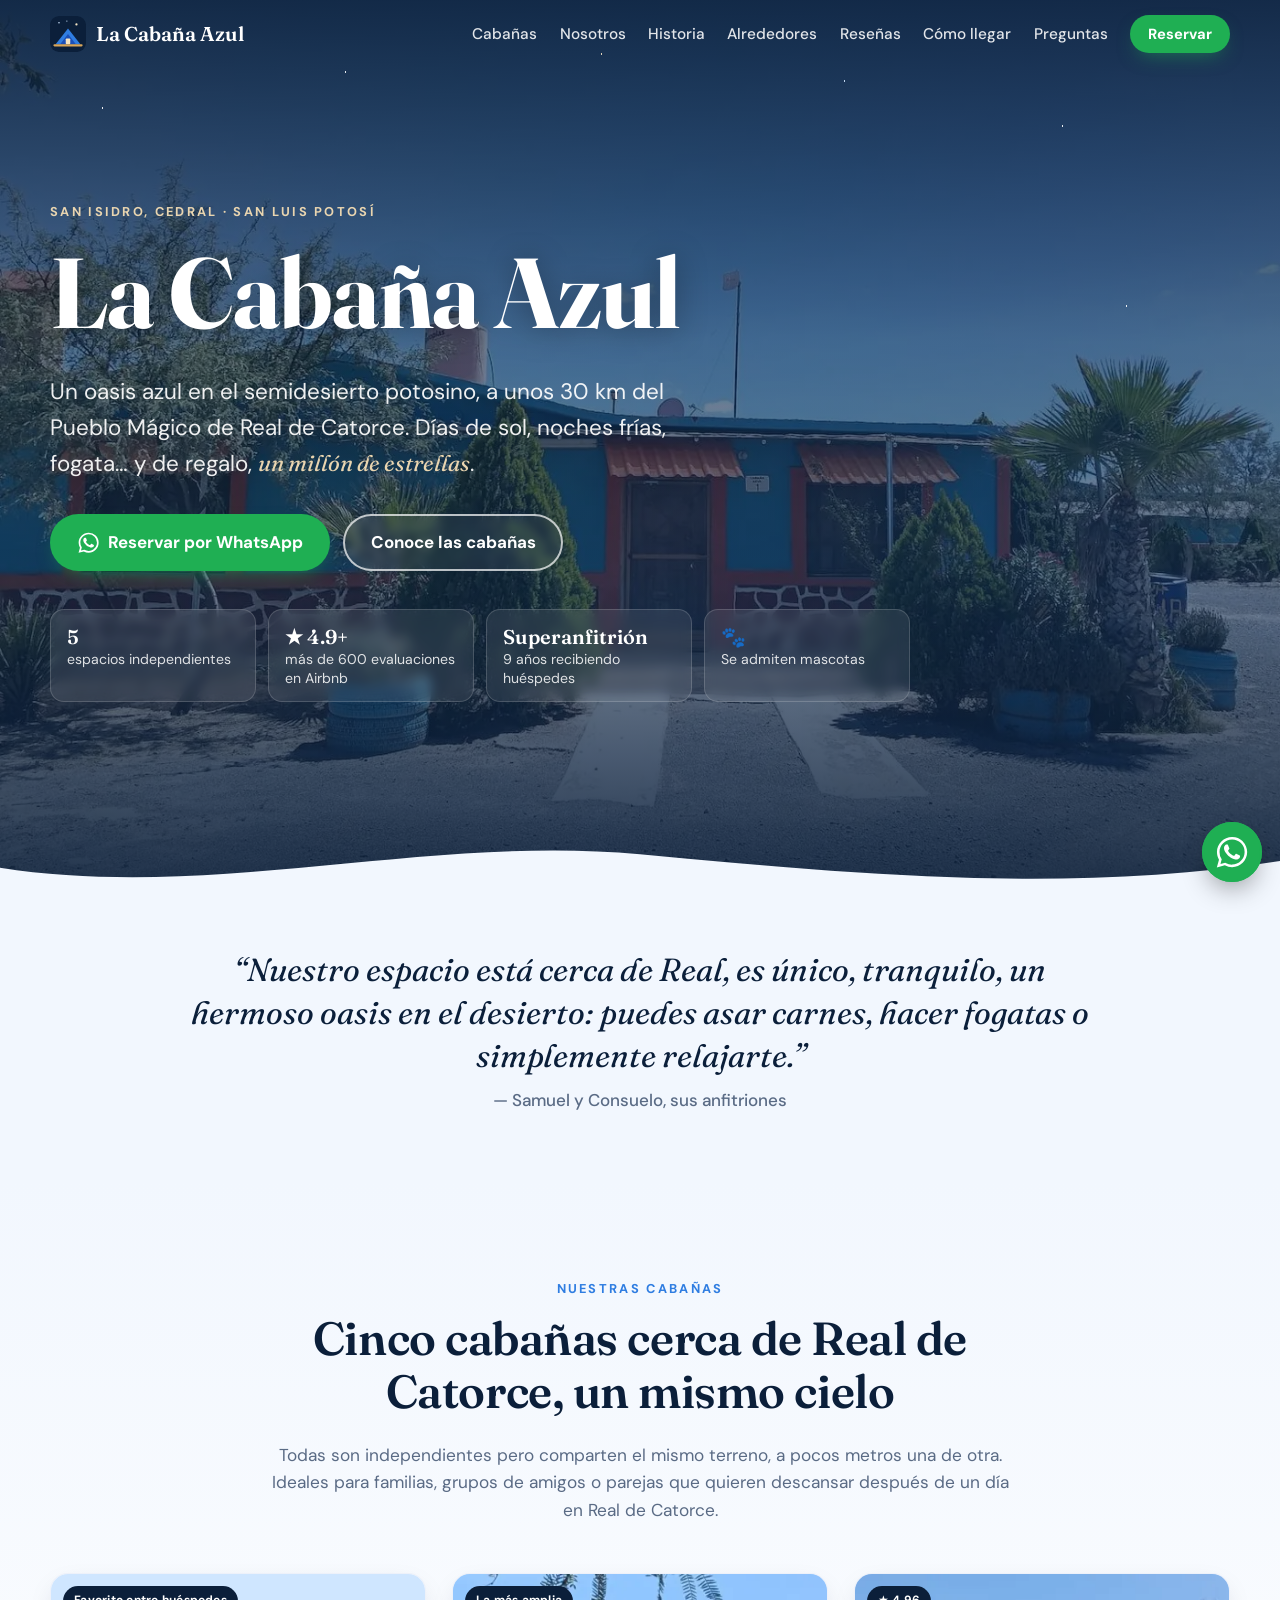
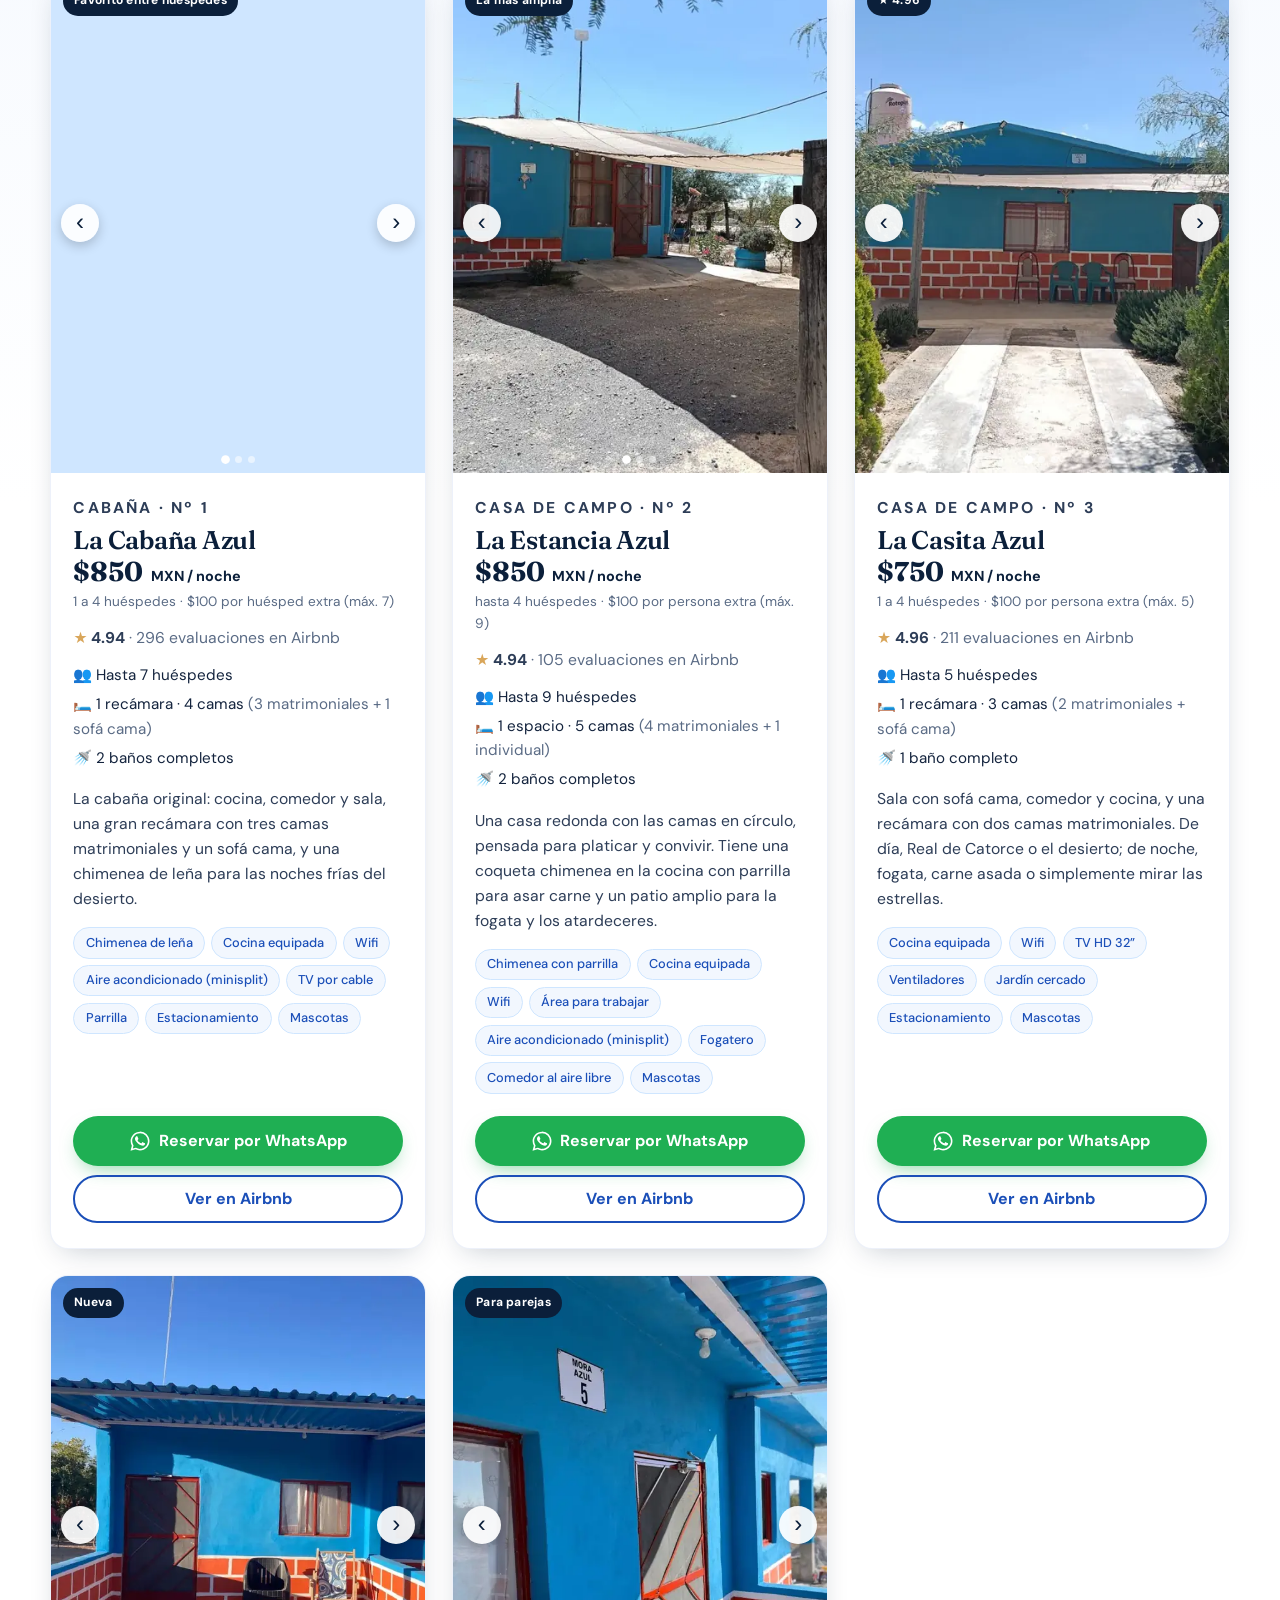
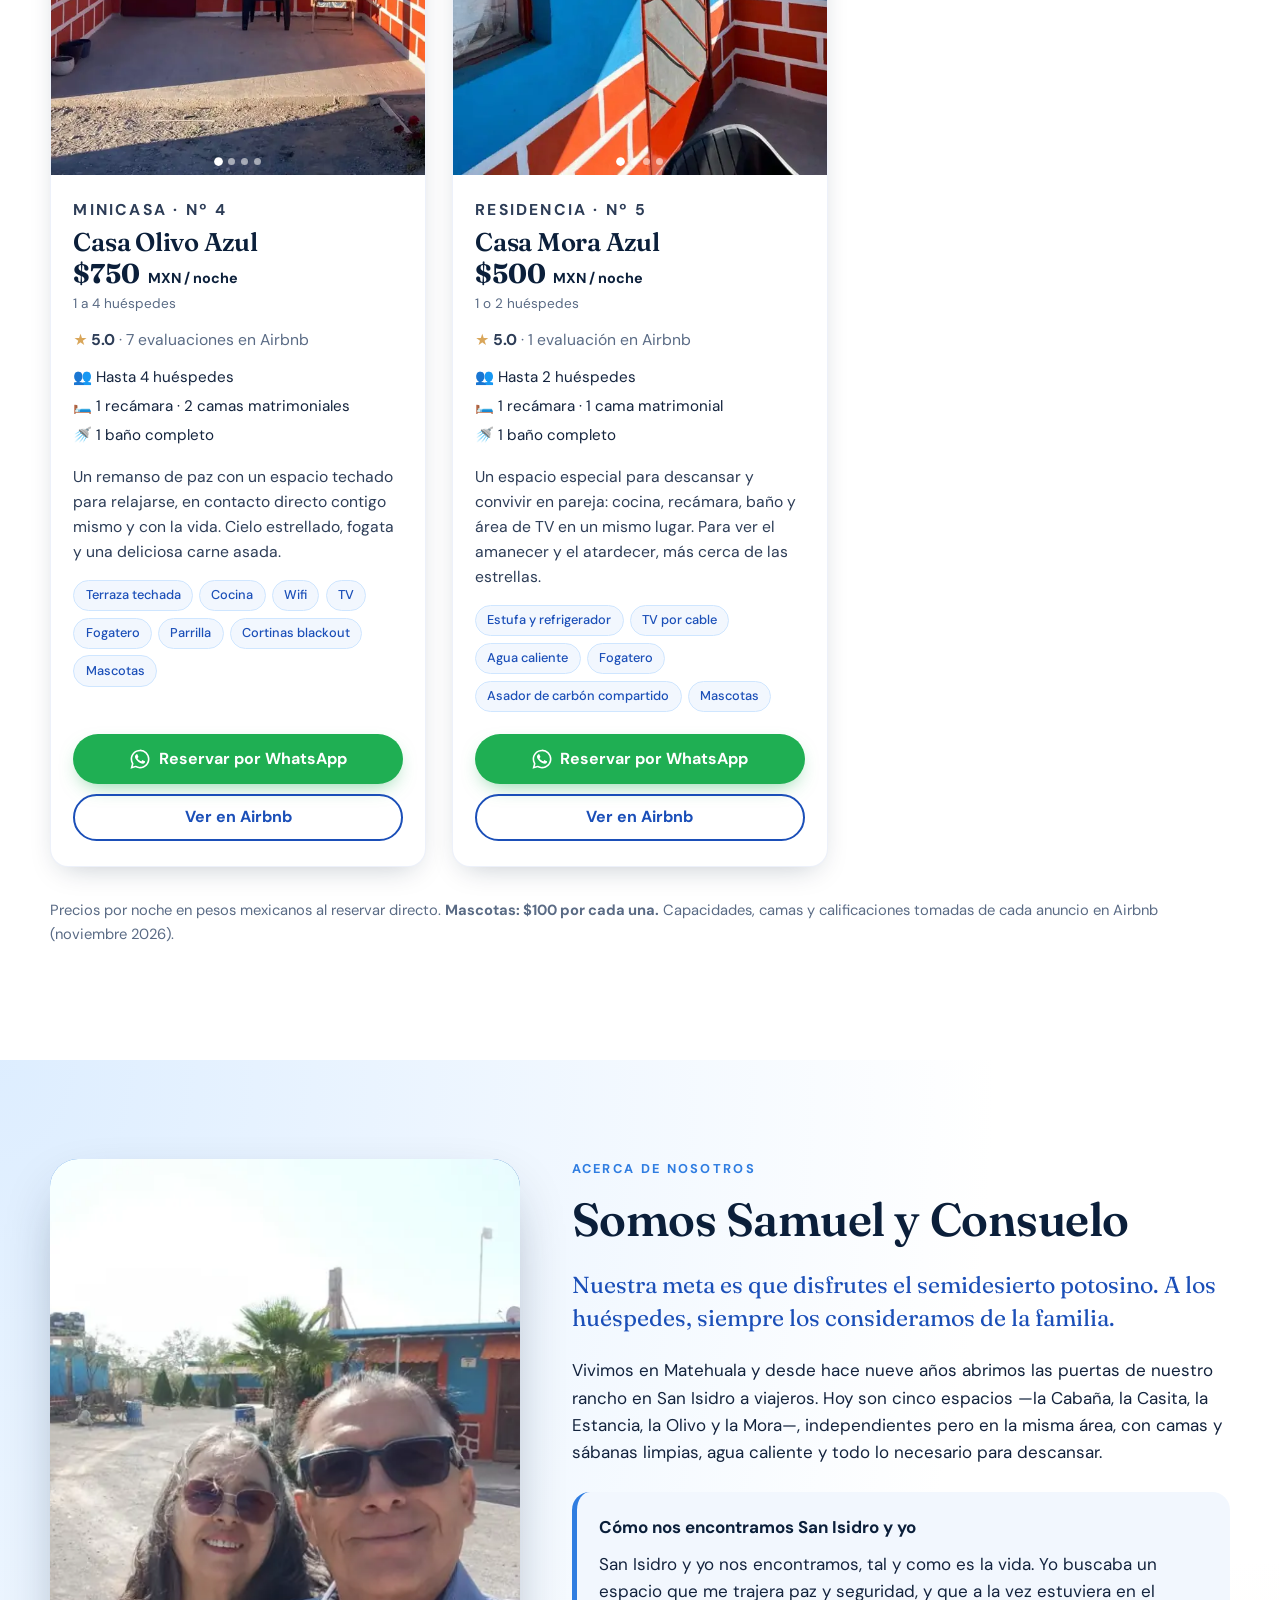
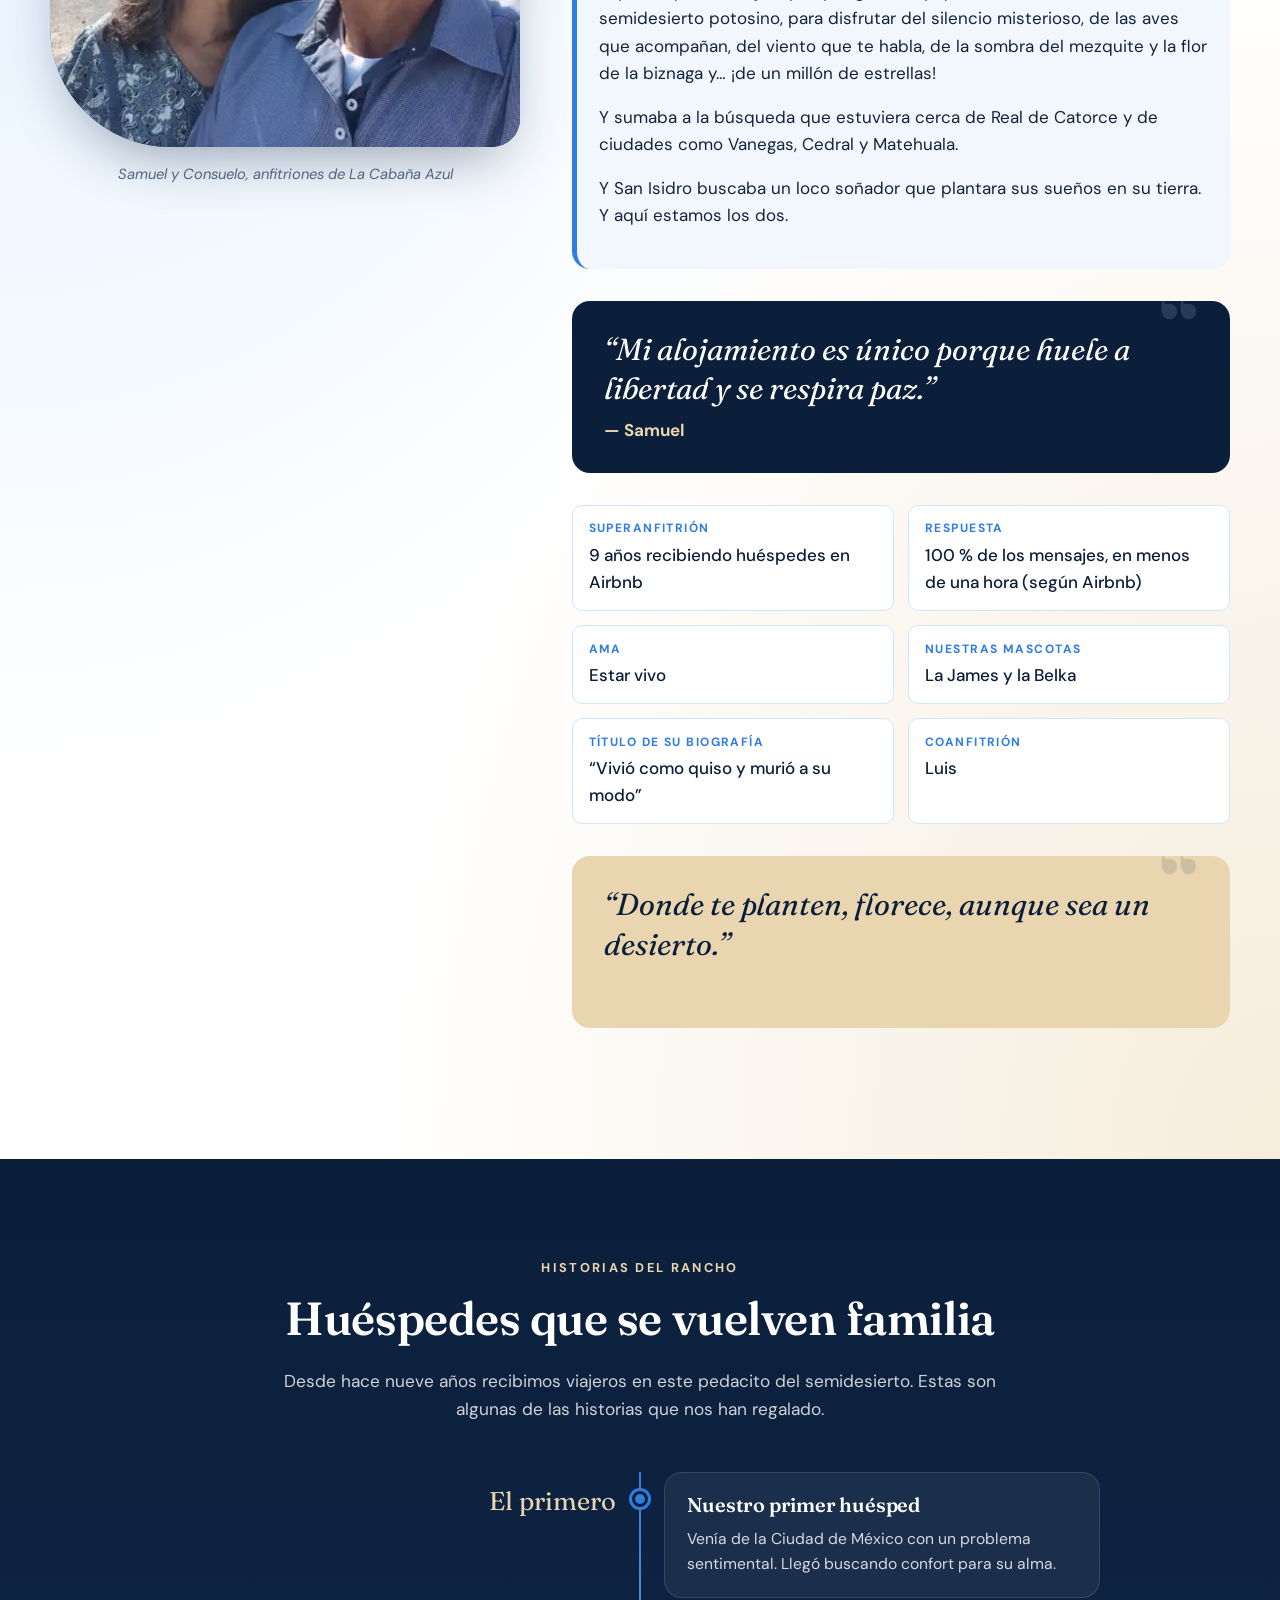
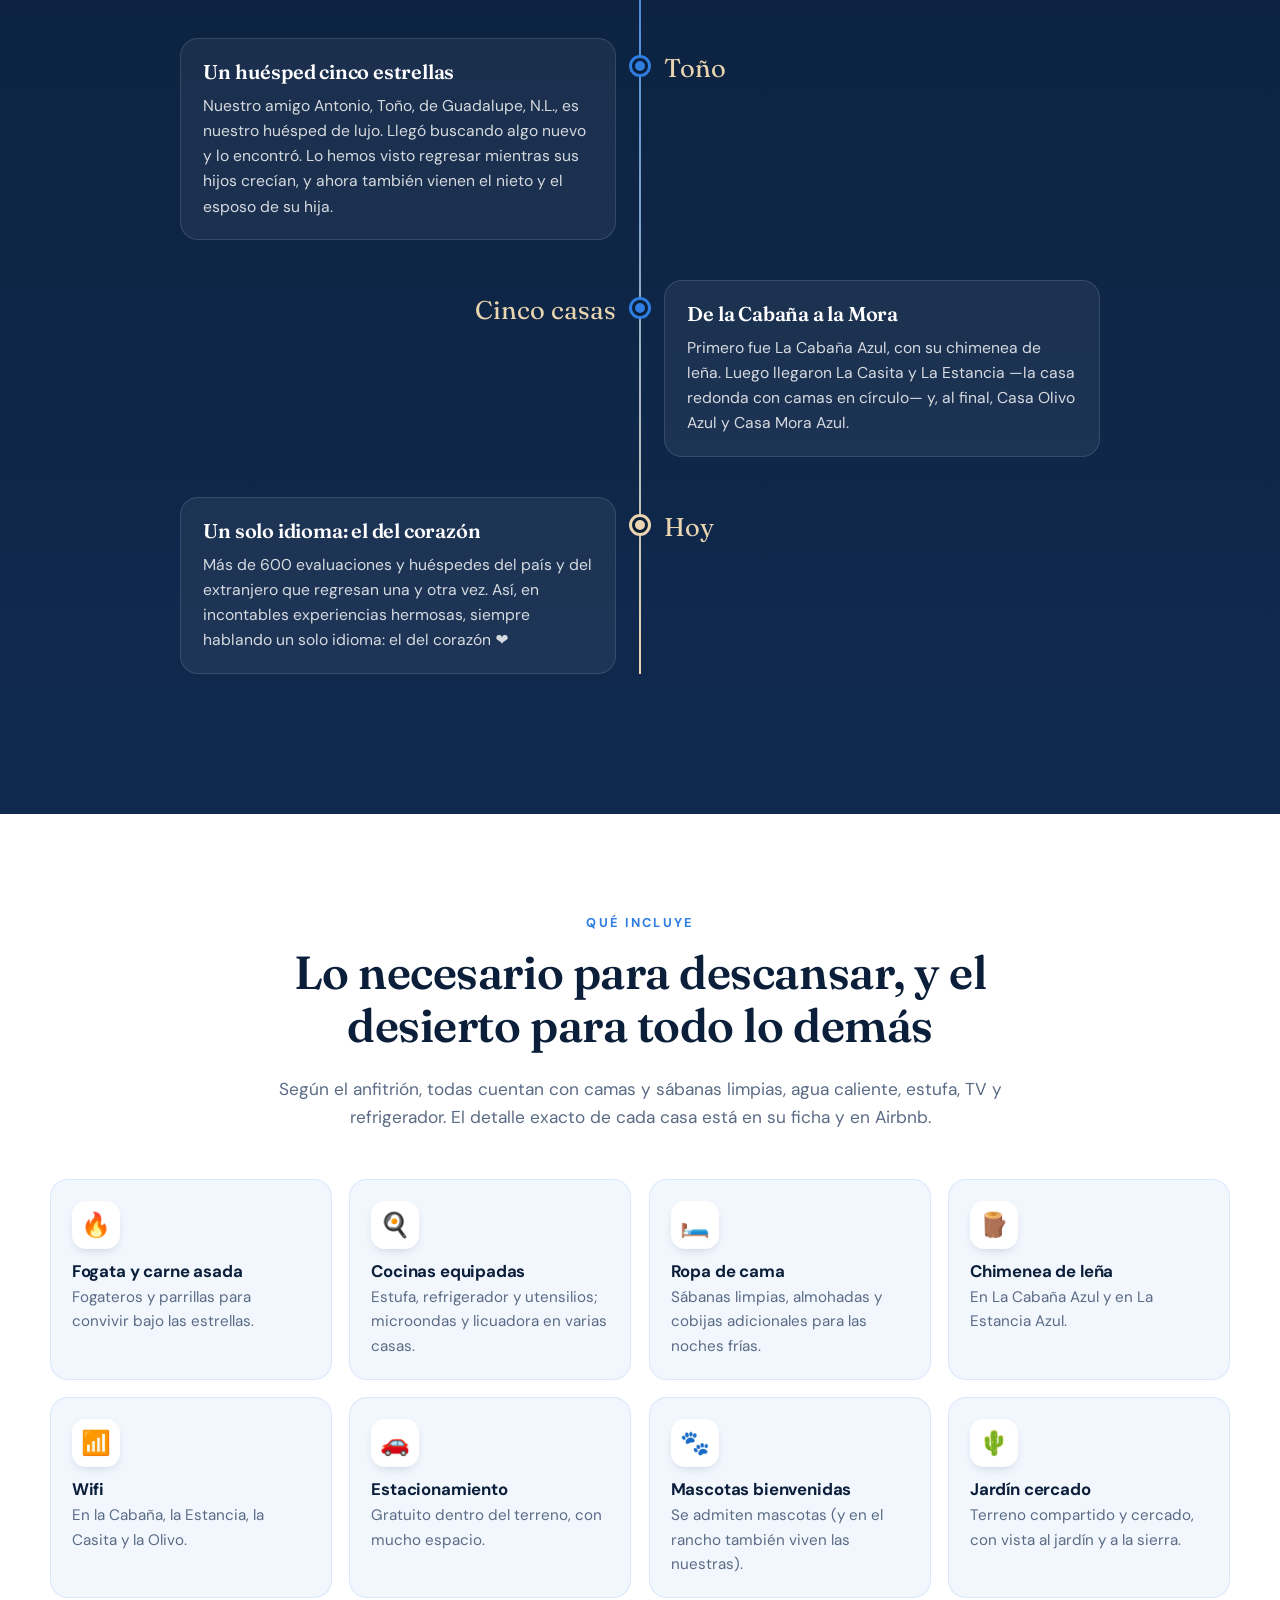
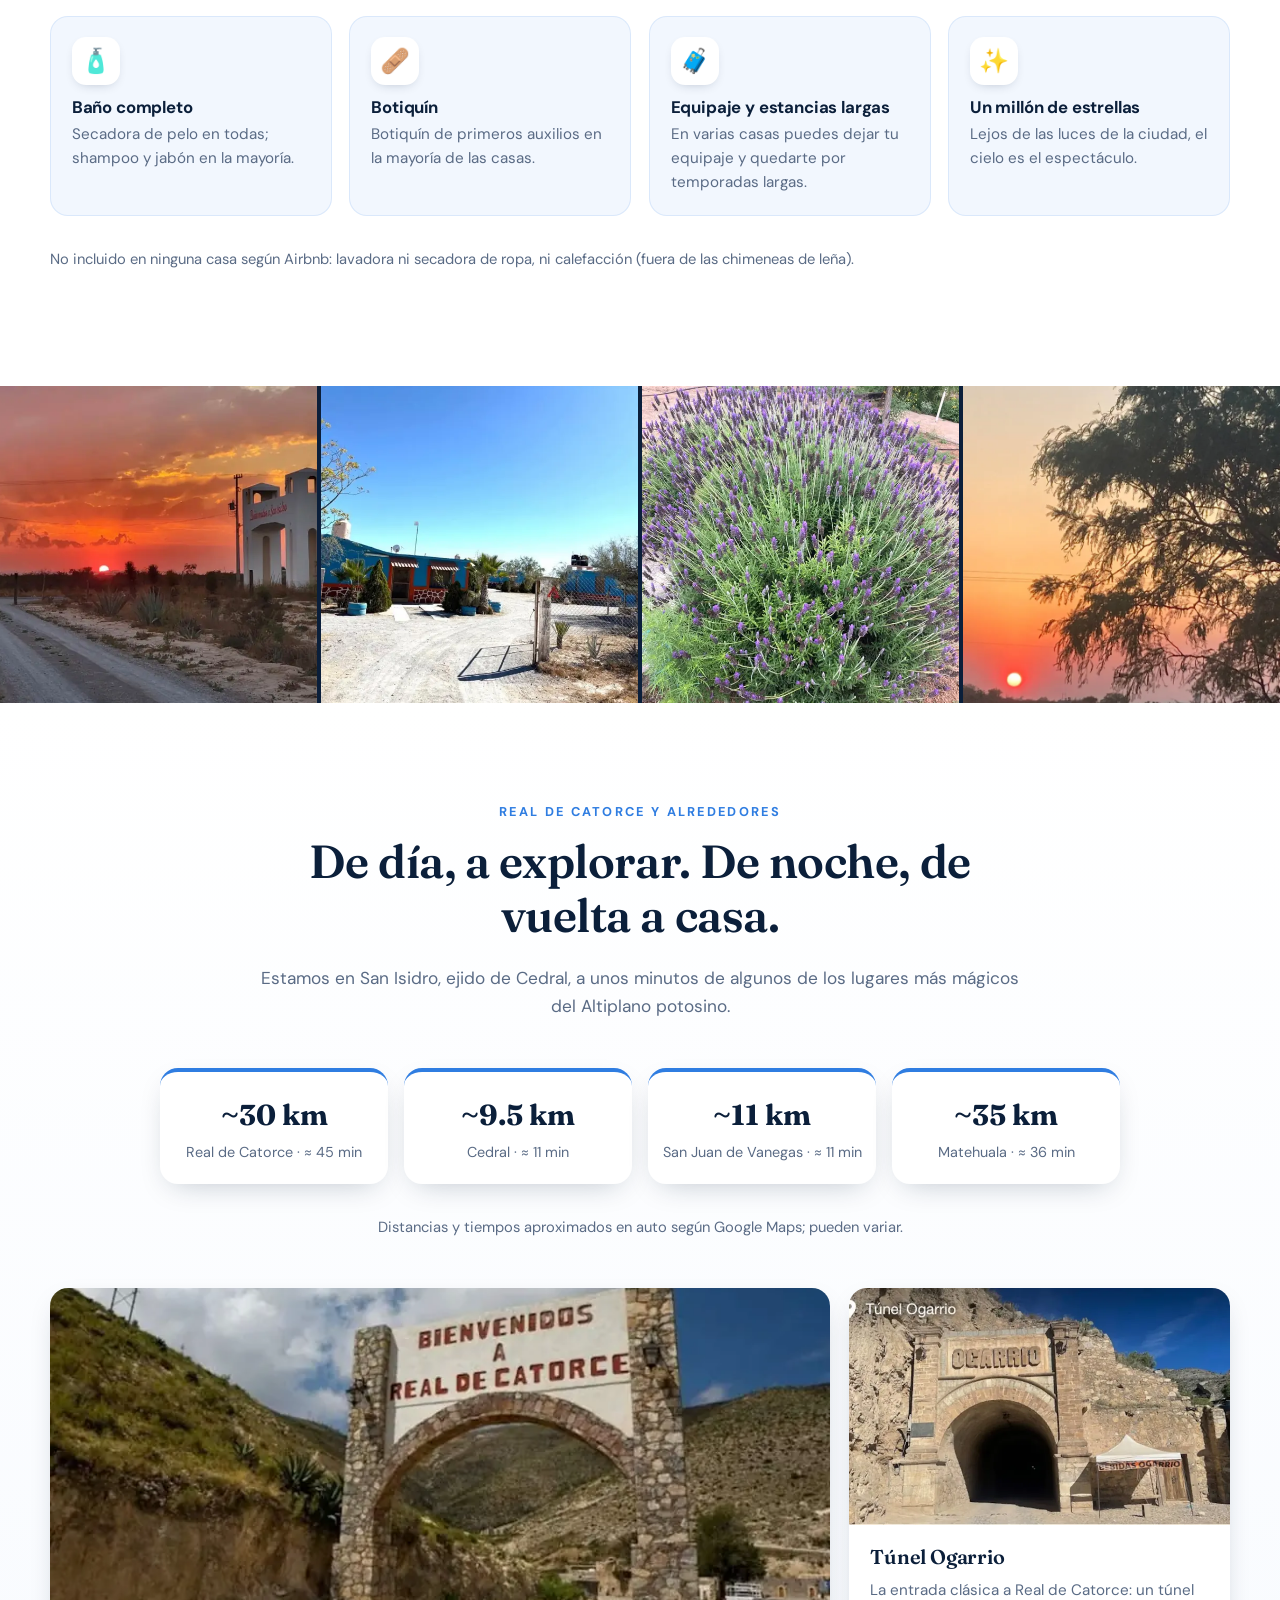
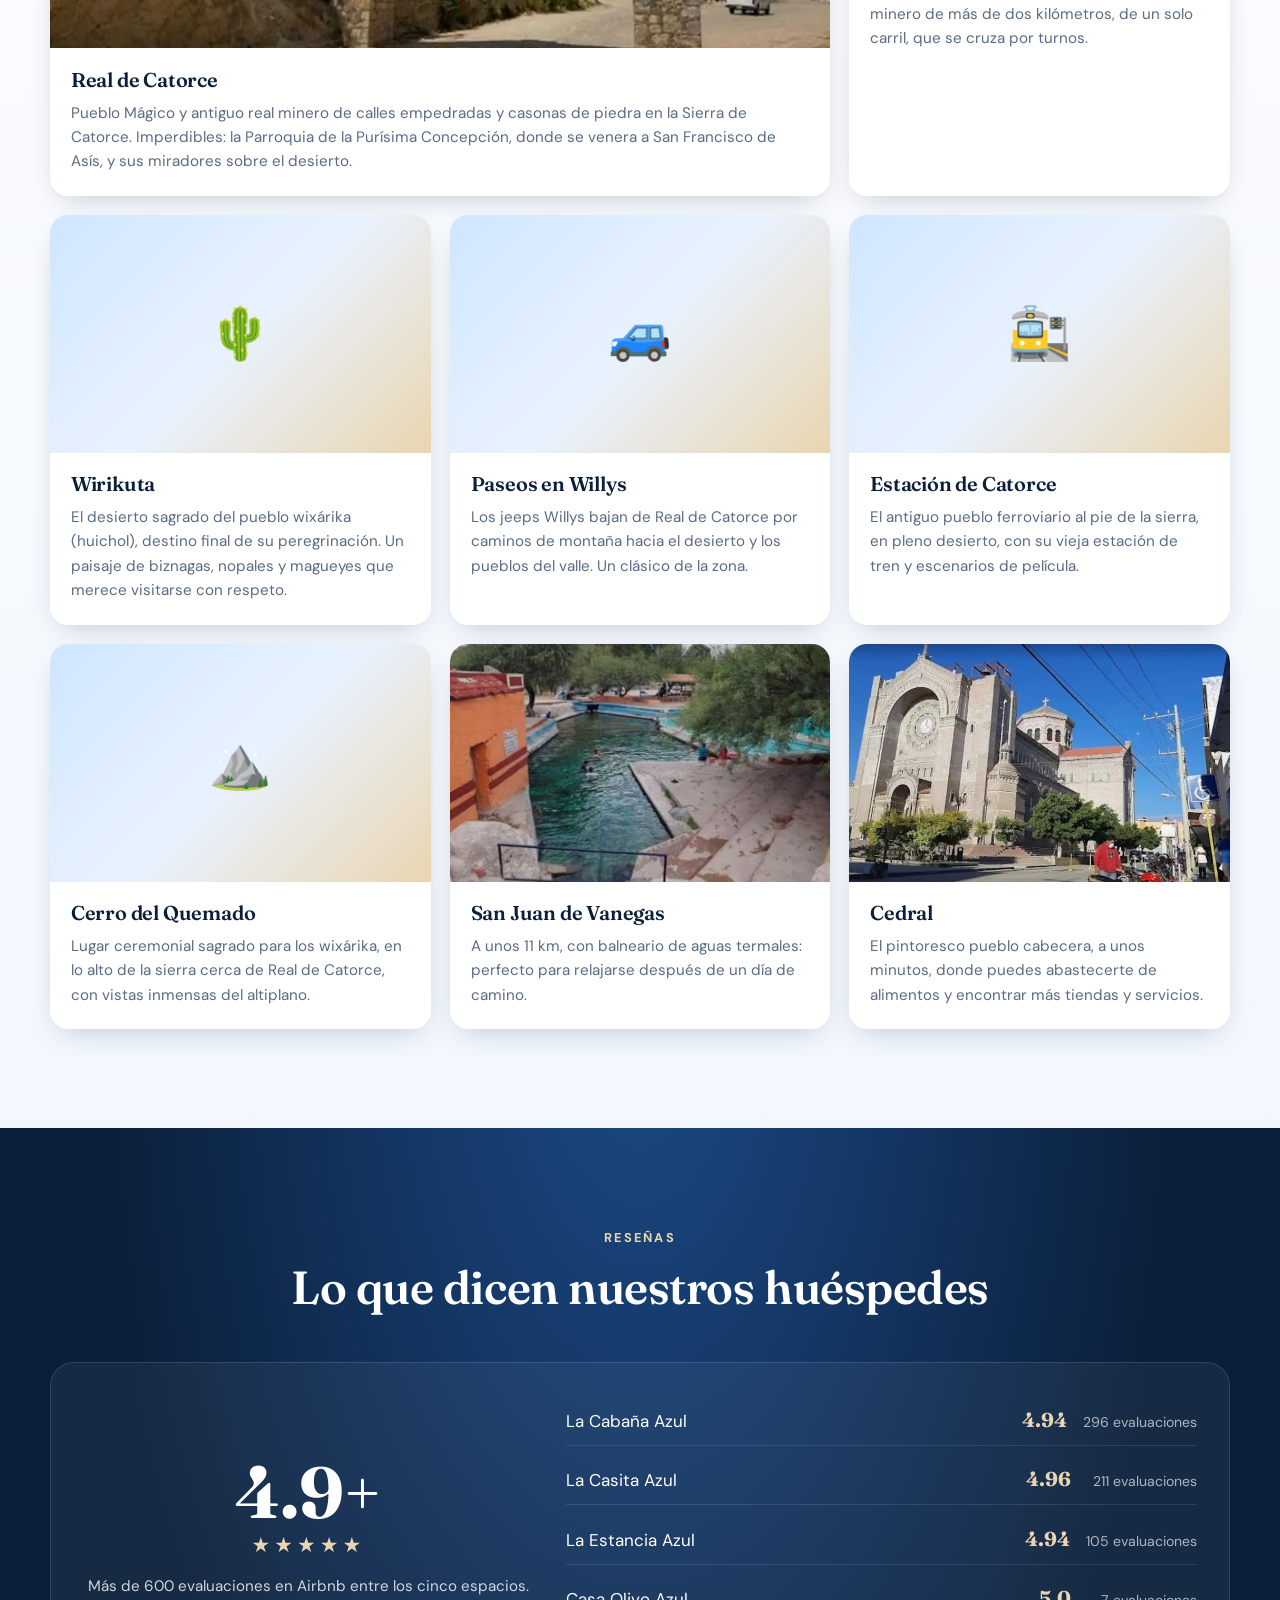
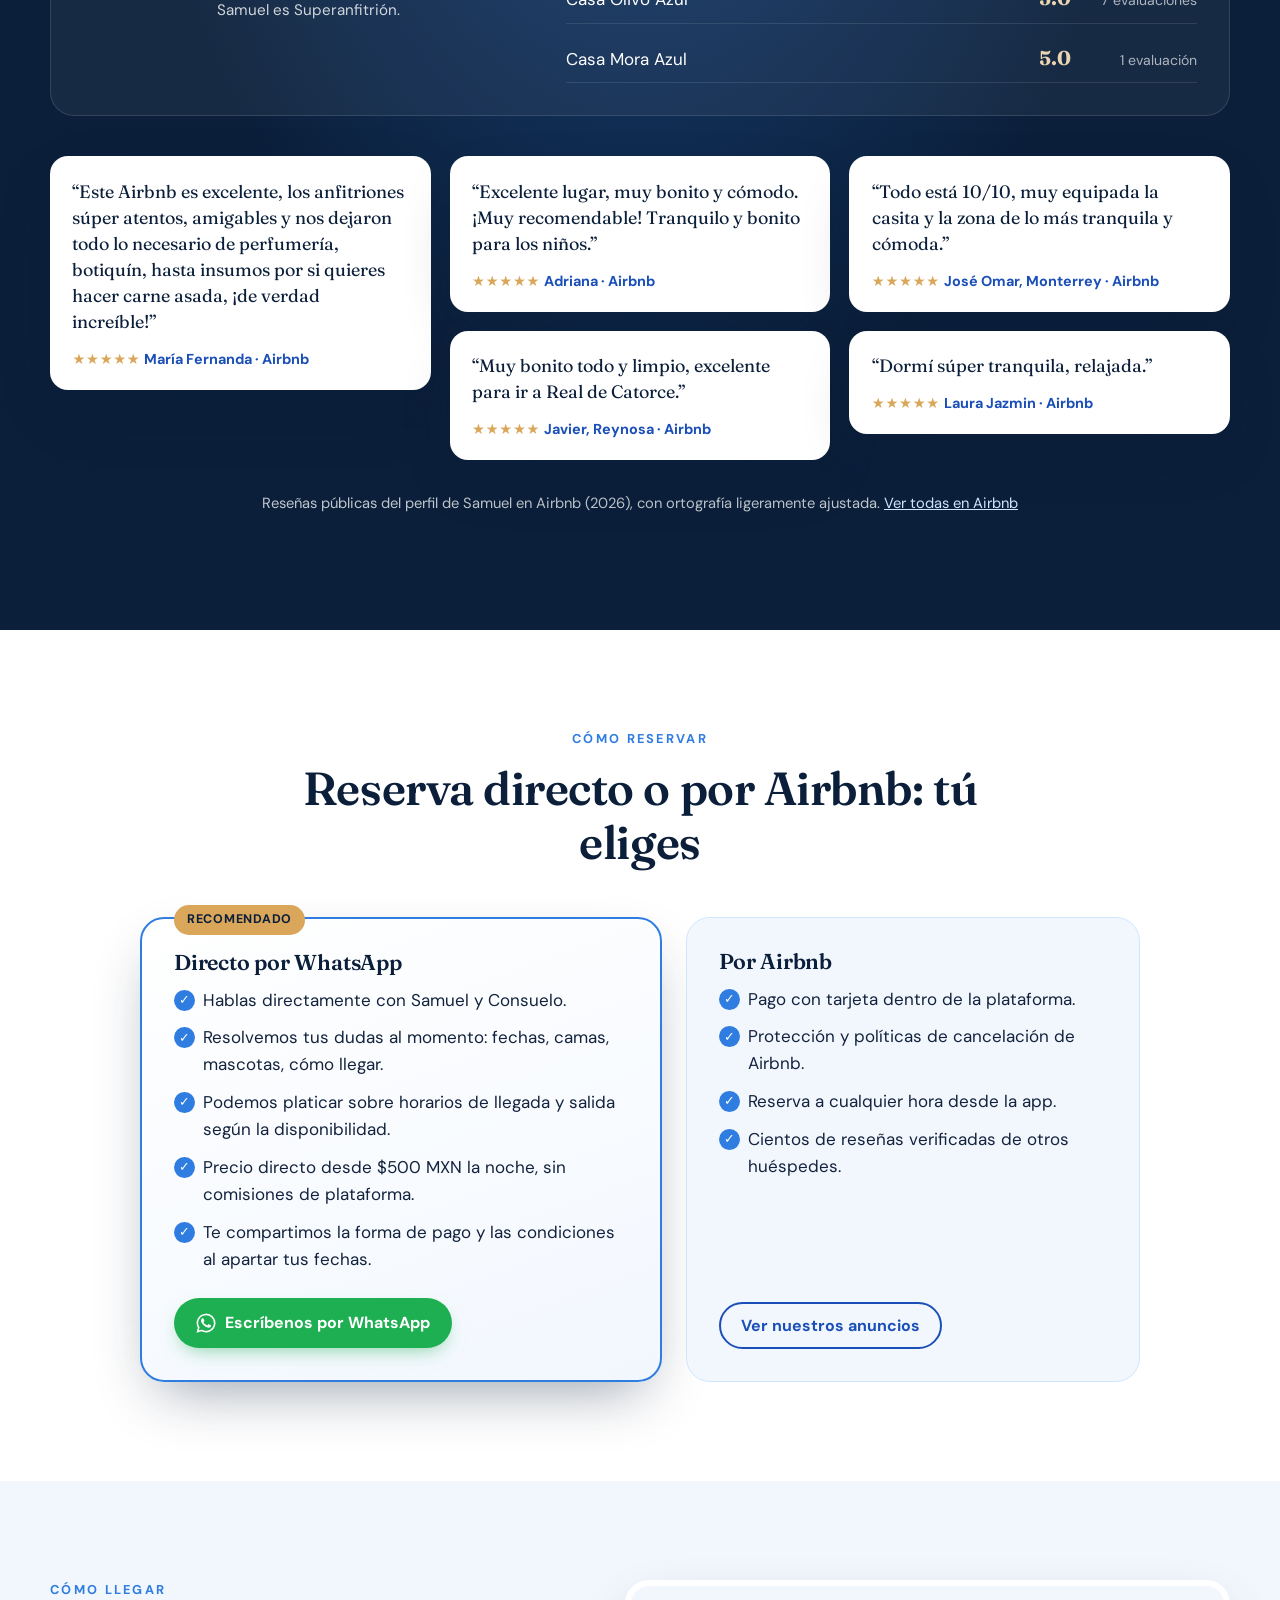
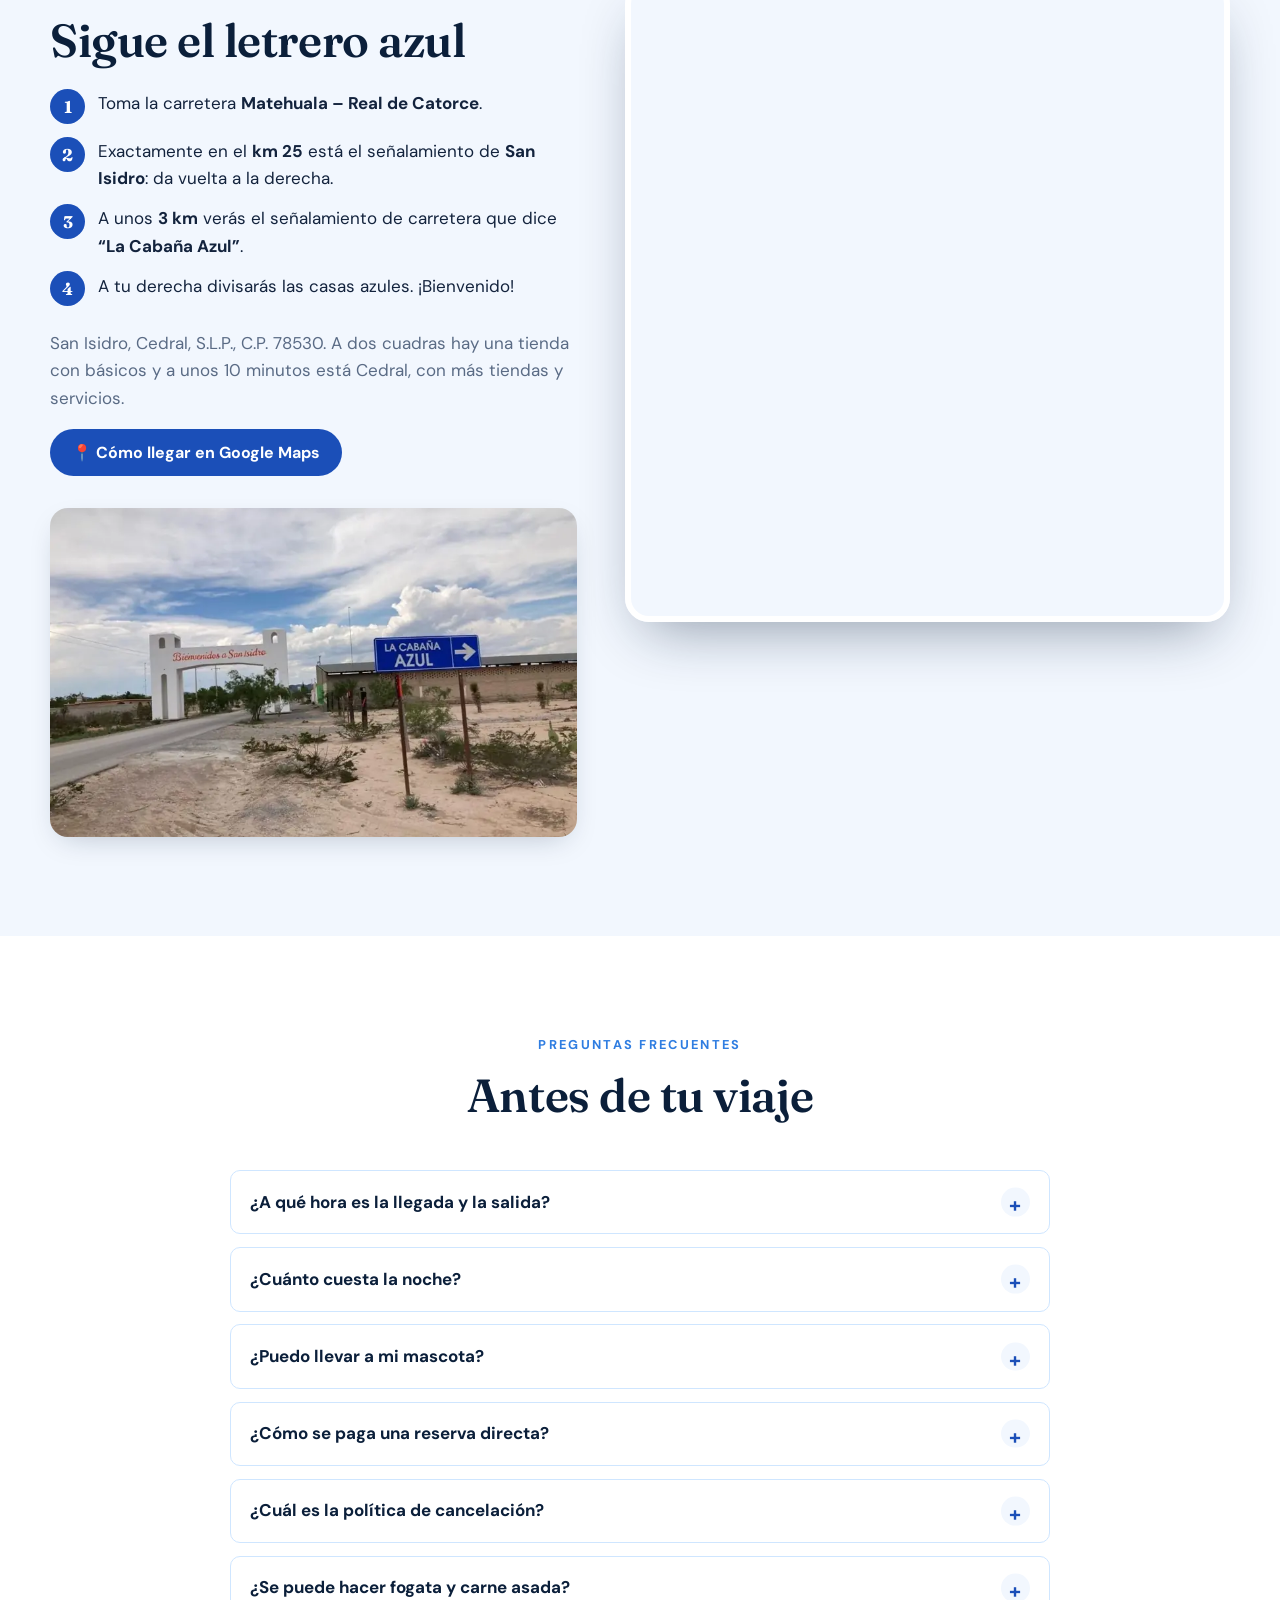
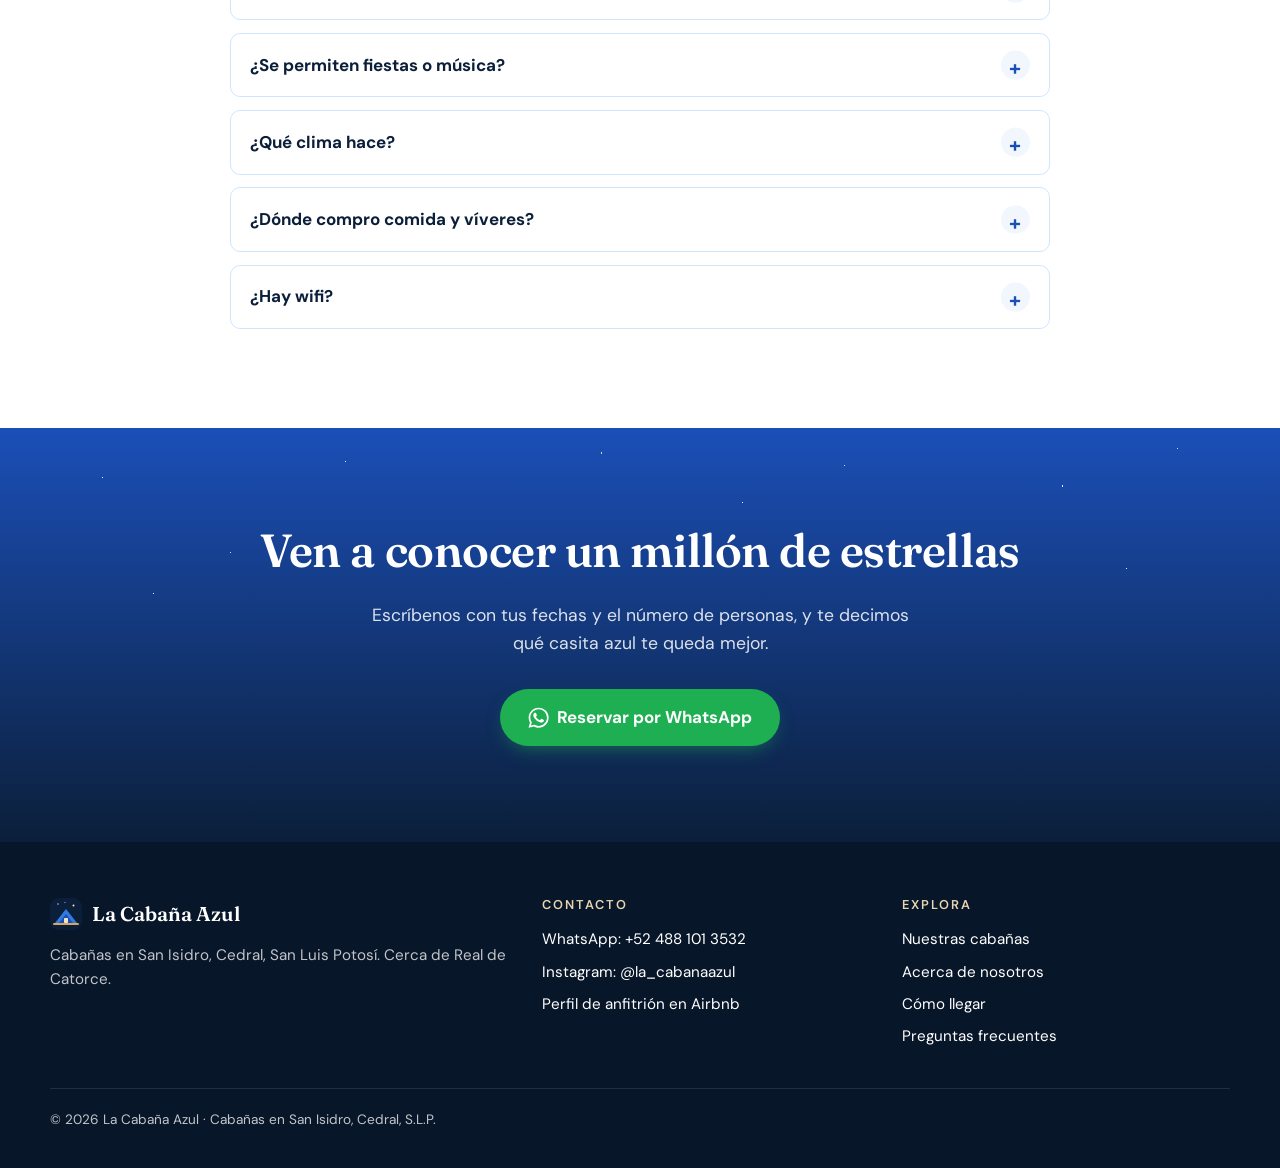
==== commit 2f7cc451: "Usar el dominio lacabanaazul.mx Co-Authored-By: Claude Opus 5.5 <noreply@anthropic.com> Claude-Sessi" ====
--- a/index.html
+++ b/index.html
@@ -12,7 +12,7 @@
   <meta name="geo.position" content="23.8605292;-100.7771711">
   <meta name="ICBM" content="23.8605292, -100.7771711">
   <meta name="theme-color" content="#0B1F3A">
-  <link rel="canonical" href="https://lucabamo.github.io/lacabanaazul/">
+  <link rel="canonical" href="https://lacabanaazul.mx/">
   <link rel="icon" href="assets/favicon.svg" type="image/svg+xml">
   <link rel="apple-touch-icon" href="assets/apple-touch-icon.png">
 
@@ -22,15 +22,15 @@
   <meta property="og:site_name" content="La Cabaña Azul">
   <meta property="og:title" content="La Cabaña Azul · Cabañas cerca de Real de Catorce desde $500 la noche">
   <meta property="og:description" content="Un oasis azul en el semidesierto potosino: cabañas para descansar, hacer fogata y ver un millón de estrellas, a unos 30 km de Real de Catorce.">
-  <meta property="og:url" content="https://lucabamo.github.io/lacabanaazul/">
-  <meta property="og:image" content="https://lucabamo.github.io/lacabanaazul/assets/og-image.jpg">
+  <meta property="og:url" content="https://lacabanaazul.mx/">
+  <meta property="og:image" content="https://lacabanaazul.mx/assets/og-image.jpg">
   <meta property="og:image:width" content="1200">
   <meta property="og:image:height" content="630">
   <meta property="og:image:alt" content="Fachada azul de La Cabaña Azul bajo el cielo despejado del semidesierto">
   <meta name="twitter:card" content="summary_large_image">
   <meta name="twitter:title" content="La Cabaña Azul · Cabañas cerca de Real de Catorce">
   <meta name="twitter:description" content="5 cabañas en el semidesierto potosino, a 30 km de Real de Catorce. Desde $500 MXN la noche. Reserva directo por WhatsApp.">
-  <meta name="twitter:image" content="https://lucabamo.github.io/lacabanaazul/assets/og-image.jpg">
+  <meta name="twitter:image" content="https://lacabanaazul.mx/assets/og-image.jpg">
 
   <link rel="preconnect" href="https://fonts.googleapis.com">
   <link rel="preconnect" href="https://fonts.gstatic.com" crossorigin>
@@ -44,26 +44,26 @@
   "@graph": [
     {
       "@type": "WebSite",
-      "@id": "https://lucabamo.github.io/lacabanaazul/#sitio",
-      "url": "https://lucabamo.github.io/lacabanaazul/",
+      "@id": "https://lacabanaazul.mx/#sitio",
+      "url": "https://lacabanaazul.mx/",
       "name": "La Cabaña Azul",
       "inLanguage": "es-MX",
       "publisher": {
-        "@id": "https://lucabamo.github.io/lacabanaazul/#negocio"
+        "@id": "https://lacabanaazul.mx/#negocio"
       }
     },
     {
       "@type": "LodgingBusiness",
-      "@id": "https://lucabamo.github.io/lacabanaazul/#negocio",
+      "@id": "https://lacabanaazul.mx/#negocio",
       "name": "La Cabaña Azul",
       "description": "Cinco cabañas independientes en San Isidro, Cedral, San Luis Potosí, a unos 30 km de Real de Catorce. Fogata, carne asada, mascotas bienvenidas y cielos estrellados en el semidesierto potosino.",
-      "url": "https://lucabamo.github.io/lacabanaazul/",
+      "url": "https://lacabanaazul.mx/",
       "image": [
-        "https://lucabamo.github.io/lacabanaazul/assets/og-image.jpg",
-        "https://lucabamo.github.io/lacabanaazul/assets/img/rancho-panorama.webp",
-        "https://lucabamo.github.io/lacabanaazul/assets/img/samuel-y-consuelo.jpg"
+        "https://lacabanaazul.mx/assets/og-image.jpg",
+        "https://lacabanaazul.mx/assets/img/rancho-panorama.webp",
+        "https://lacabanaazul.mx/assets/img/samuel-y-consuelo.jpg"
       ],
-      "logo": "https://lucabamo.github.io/lacabanaazul/assets/apple-touch-icon.png",
+      "logo": "https://lacabanaazul.mx/assets/apple-touch-icon.png",
       "telephone": "+52 488 101 3532",
       "priceRange": "$500 – $1,350 MXN por noche",
       "currenciesAccepted": "MXN",
@@ -136,11 +136,11 @@
       "containsPlace": [
         {
           "@type": "Accommodation",
-          "@id": "https://lucabamo.github.io/lacabanaazul/#cabana-azul",
+          "@id": "https://lacabanaazul.mx/#cabana-azul",
           "name": "La Cabaña Azul",
           "description": "Cabaña con chimenea de leña, cocina, comedor, sala y una recámara con tres camas matrimoniales y sofá cama.",
-          "url": "https://lucabamo.github.io/lacabanaazul/#cabana-azul",
-          "image": "https://lucabamo.github.io/lacabanaazul/assets/img/cabana-azul-exterior.webp",
+          "url": "https://lacabanaazul.mx/#cabana-azul",
+          "image": "https://lacabanaazul.mx/assets/img/cabana-azul-exterior.webp",
           "occupancy": {
             "@type": "QuantitativeValue",
             "maxValue": 7
@@ -151,11 +151,11 @@
         },
         {
           "@type": "Accommodation",
-          "@id": "https://lucabamo.github.io/lacabanaazul/#estancia-azul",
+          "@id": "https://lacabanaazul.mx/#estancia-azul",
           "name": "La Estancia Azul",
           "description": "Casa redonda con las camas en círculo, chimenea con parrilla en la cocina y patio amplio para fogata.",
-          "url": "https://lucabamo.github.io/lacabanaazul/#estancia-azul",
-          "image": "https://lucabamo.github.io/lacabanaazul/assets/img/estancia-azul-exterior.webp",
+          "url": "https://lacabanaazul.mx/#estancia-azul",
+          "image": "https://lacabanaazul.mx/assets/img/estancia-azul-exterior.webp",
           "occupancy": {
             "@type": "QuantitativeValue",
             "maxValue": 9
@@ -166,11 +166,11 @@
         },
         {
           "@type": "Accommodation",
-          "@id": "https://lucabamo.github.io/lacabanaazul/#casita-azul",
+          "@id": "https://lacabanaazul.mx/#casita-azul",
           "name": "La Casita Azul",
           "description": "Casita con sala, sofá cama, comedor, cocina y una recámara con dos camas matrimoniales.",
-          "url": "https://lucabamo.github.io/lacabanaazul/#casita-azul",
-          "image": "https://lucabamo.github.io/lacabanaazul/assets/img/casita-azul-exterior.webp",
+          "url": "https://lacabanaazul.mx/#casita-azul",
+          "image": "https://lacabanaazul.mx/assets/img/casita-azul-exterior.webp",
           "occupancy": {
             "@type": "QuantitativeValue",
             "maxValue": 5
@@ -181,11 +181,11 @@
         },
         {
           "@type": "Accommodation",
-          "@id": "https://lucabamo.github.io/lacabanaazul/#olivo-azul",
+          "@id": "https://lacabanaazul.mx/#olivo-azul",
           "name": "Casa Olivo Azul",
           "description": "Minicasa con terraza techada, cocina y recámara con dos camas matrimoniales.",
-          "url": "https://lucabamo.github.io/lacabanaazul/#olivo-azul",
-          "image": "https://lucabamo.github.io/lacabanaazul/assets/img/olivo-azul-terraza.webp",
+          "url": "https://lacabanaazul.mx/#olivo-azul",
+          "image": "https://lacabanaazul.mx/assets/img/olivo-azul-terraza.webp",
           "occupancy": {
             "@type": "QuantitativeValue",
             "maxValue": 4
@@ -196,11 +196,11 @@
         },
         {
           "@type": "Accommodation",
-          "@id": "https://lucabamo.github.io/lacabanaazul/#mora-azul",
+          "@id": "https://lacabanaazul.mx/#mora-azul",
           "name": "Casa Mora Azul",
           "description": "Residencia para parejas con cocina, recámara, baño y área de TV.",
-          "url": "https://lucabamo.github.io/lacabanaazul/#mora-azul",
-          "image": "https://lucabamo.github.io/lacabanaazul/assets/img/mora-azul-exterior.webp",
+          "url": "https://lacabanaazul.mx/#mora-azul",
+          "image": "https://lacabanaazul.mx/assets/img/mora-azul-exterior.webp",
           "occupancy": {
             "@type": "QuantitativeValue",
             "maxValue": 2
@@ -215,7 +215,7 @@
           "@type": "Offer",
           "name": "La Cabaña Azul · precio por noche",
           "itemOffered": {
-            "@id": "https://lucabamo.github.io/lacabanaazul/#cabana-azul"
+            "@id": "https://lacabanaazul.mx/#cabana-azul"
           },
           "priceSpecification": {
             "@type": "UnitPriceSpecification",
@@ -228,7 +228,7 @@
           "@type": "Offer",
           "name": "La Estancia Azul · precio por noche",
           "itemOffered": {
-            "@id": "https://lucabamo.github.io/lacabanaazul/#estancia-azul"
+            "@id": "https://lacabanaazul.mx/#estancia-azul"
           },
           "priceSpecification": {
             "@type": "UnitPriceSpecification",
@@ -241,7 +241,7 @@
           "@type": "Offer",
           "name": "La Casita Azul · precio por noche",
           "itemOffered": {
-            "@id": "https://lucabamo.github.io/lacabanaazul/#casita-azul"
+            "@id": "https://lacabanaazul.mx/#casita-azul"
           },
           "priceSpecification": {
             "@type": "UnitPriceSpecification",
@@ -254,7 +254,7 @@
           "@type": "Offer",
           "name": "Casa Olivo Azul · precio por noche",
           "itemOffered": {
-            "@id": "https://lucabamo.github.io/lacabanaazul/#olivo-azul"
+            "@id": "https://lacabanaazul.mx/#olivo-azul"
           },
           "priceSpecification": {
             "@type": "UnitPriceSpecification",
@@ -267,7 +267,7 @@
           "@type": "Offer",
           "name": "Casa Mora Azul · precio por noche",
           "itemOffered": {
-            "@id": "https://lucabamo.github.io/lacabanaazul/#mora-azul"
+            "@id": "https://lacabanaazul.mx/#mora-azul"
           },
           "priceSpecification": {
             "@type": "UnitPriceSpecification",
@@ -284,7 +284,7 @@
     },
     {
       "@type": "FAQPage",
-      "@id": "https://lucabamo.github.io/lacabanaazul/#faq",
+      "@id": "https://lacabanaazul.mx/#faq",
       "mainEntity": [
         {
           "@type": "Question",
